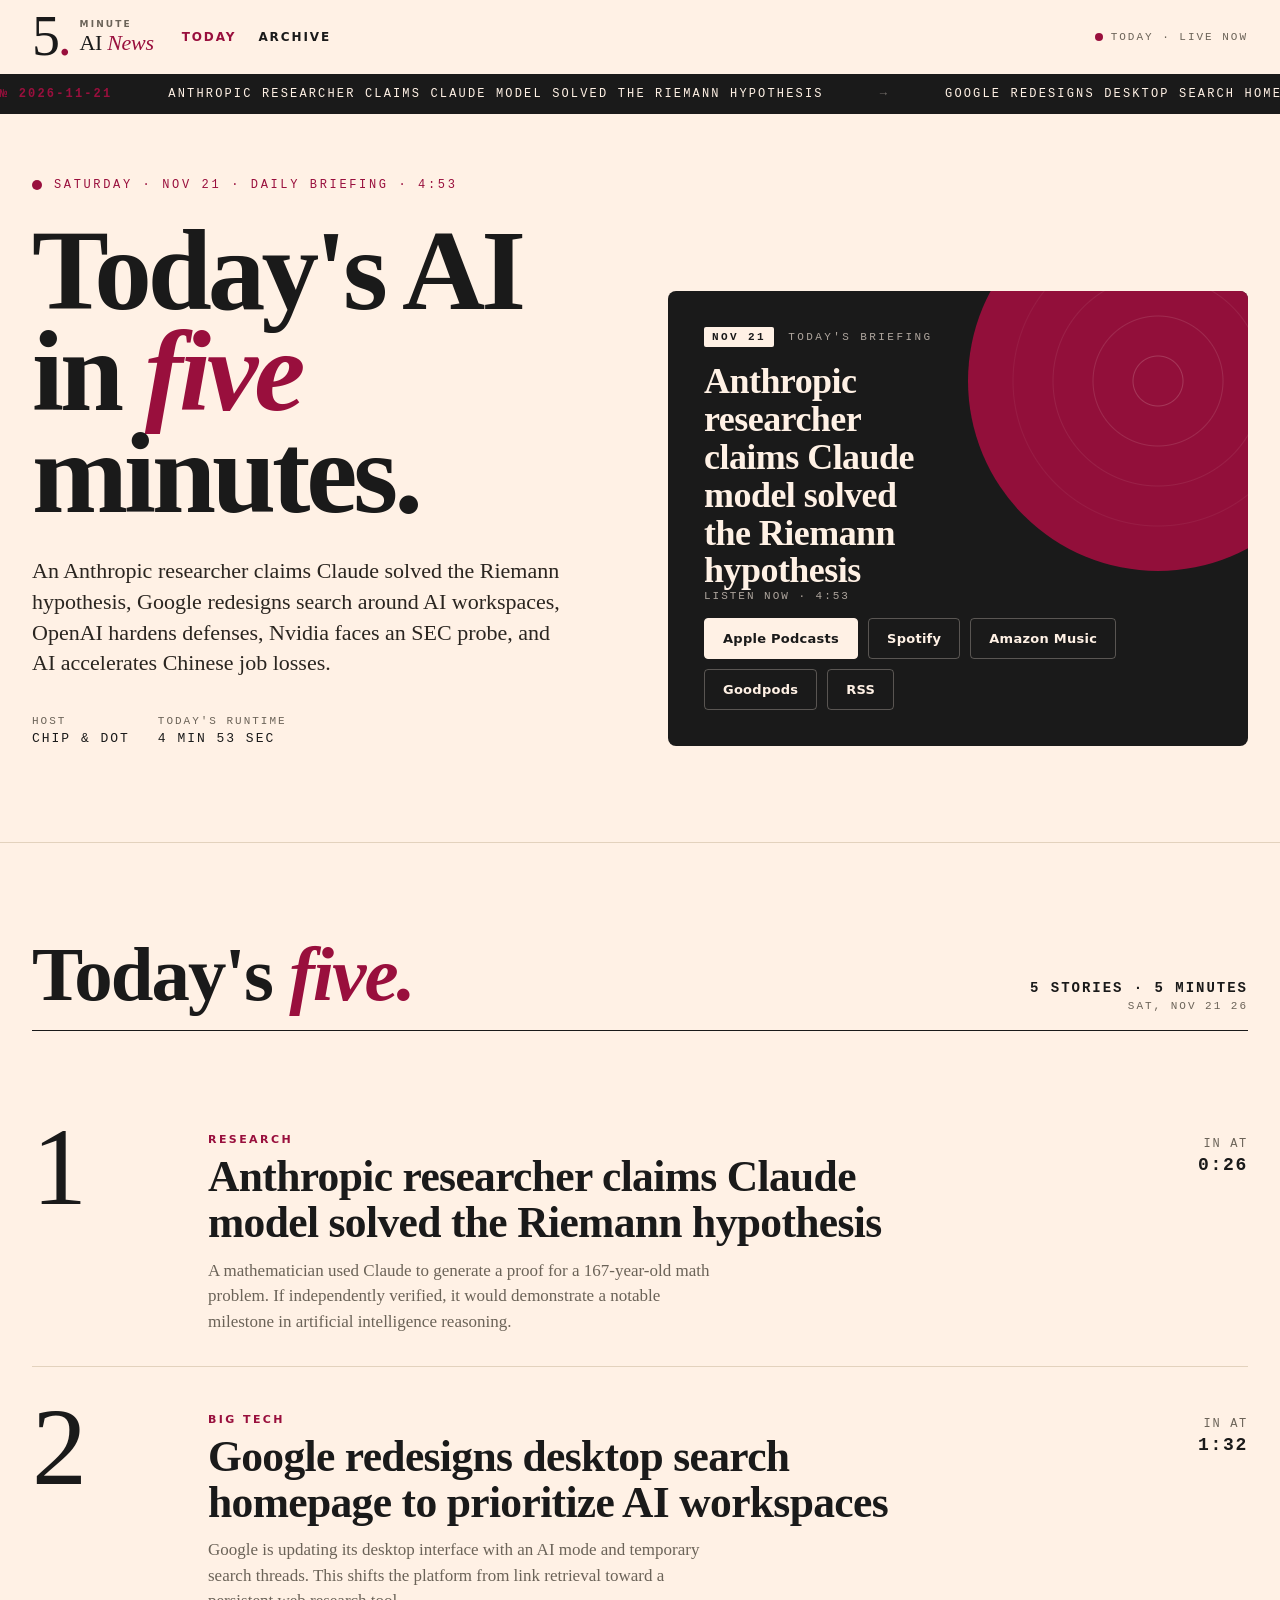
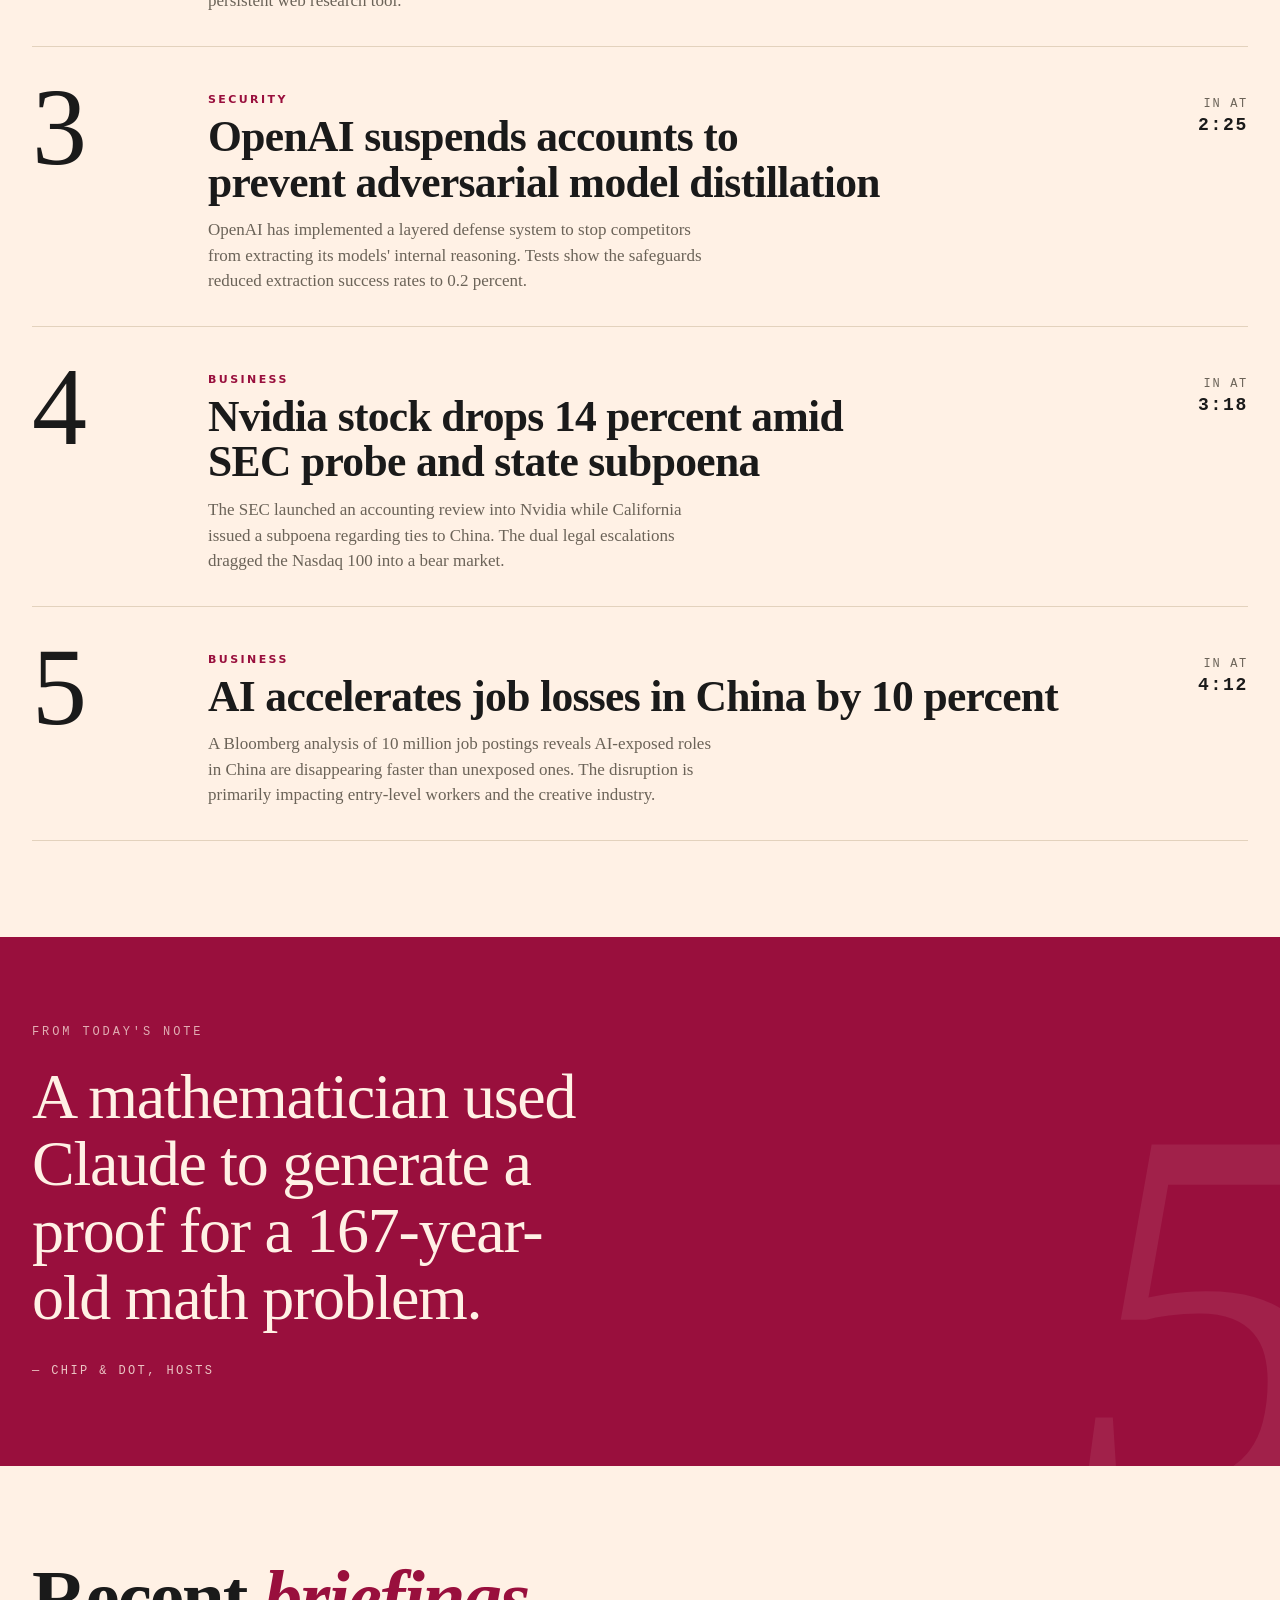
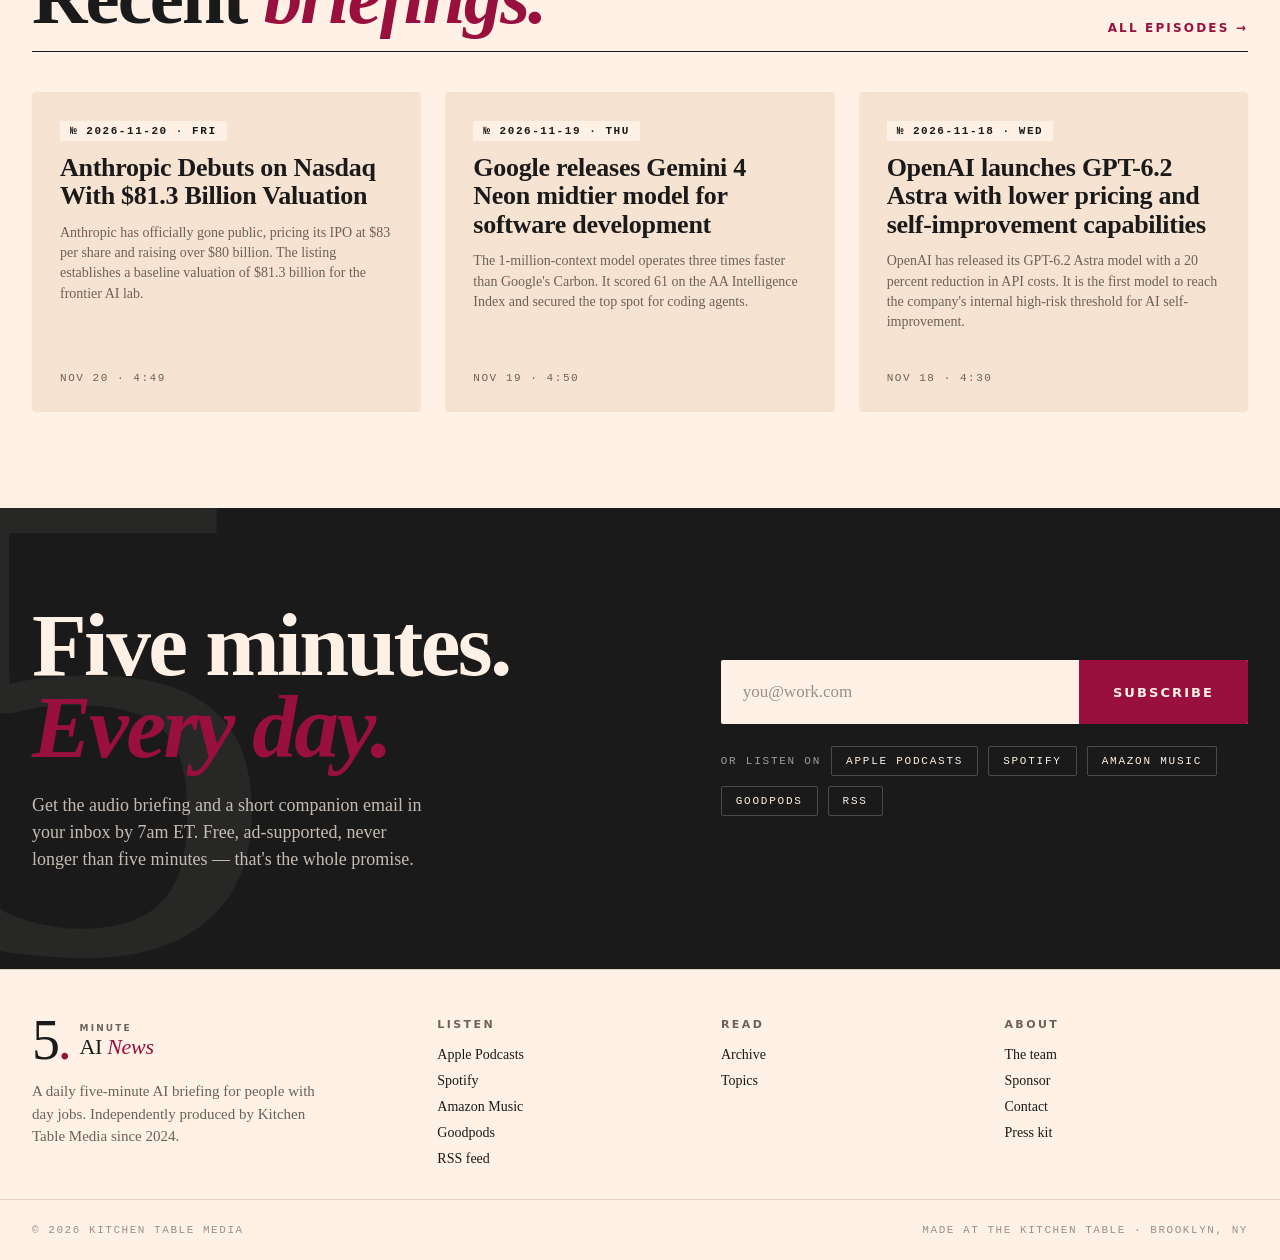
==== index.html @ 4d947026 "Auto-update site data for 2026-11-21 episode Generated by the pipeline's site-update step." ====
<!--
  templates/index.html.tmpl — homepage template for the pipeline's static
  site renderer (app_v2/steps/siteupdate.py). Rendered fresh every episode.

  Tokens are substituted with plain str.replace, wrapped like TOKEN_NAME
  wrapped in double curly braces (see steps/siteupdate.py:render_index).
  IMPORTANT: never write a token's literal brace-wrapped form anywhere in
  this file outside its one substitution slot below — str.replace matches
  every occurrence, including inside comments.

  TOKENS (all must be substituted — none may survive into shipped HTML):
    TICKER_HTML    Marquee track innerHTML: today's headlines pill-joined,
                   ALREADY duplicated once (two back-to-back copies) so
                   the CSS -50% translateX loop is seamless — same trick
                   app.js used to perform client-side.
    HERO_EYEBROW   "Weekday · Mon D · Daily briefing · M:SS" line above H1.
    HERO_DECK      Today's one-line hero summary (escaped).
    META_HOST      Host name shown in the hero meta row ("Chip & Dot").
    META_RUNTIME   Today's runtime as "M min SS sec".
    PLAYER_BADGE   Deck-player badge, "Mon D".
    PLAYER_TITLE   Deck-player headline (today's #1 story headline, escaped).
    PLAYER_TOTAL   Today's runtime as "M:SS" (listen-now label + badge use).
    STORIES_HTML   Today's five story <article> blocks, in rank order.
    RUNDOWN_META   Right-aligned "N stories · 5 minutes / Abbr, Mon D YY" block.
    NOTE_QUOTE     Pull-quote HTML (first sentence of the #1 story's dek,
                   HTML-escaped — trusted, hand-authored-shaped content).
    NOTE_CITE      "— Chip & Dot, hosts" byline under the pull-quote.
    RECENT_TILES   Up to three ep-tile link cards for the most recent
                   prior episodes, each linking to archive/#<date>.
    JSONLD         JSON-LD payload (raw JSON, no surrounding script tag)
                   for the PodcastSeries plus today's ItemList.

  Everything else on this page (markup, classes, static copy, head tags other
  than JSON-LD) is identical to what app.js used to render client-side from
  data.js — this template is a full-page copy of that final DOM, not a
  redesign. The "Listeners this week" hero meta tile has been permanently
  removed (see SEO overhaul notes) — do not reintroduce it here.
-->
<!doctype html>
<html lang="en">
<head>
<meta charset="utf-8">
<title>5 Minute AI News — Daily AI News Podcast</title>
<meta name="viewport" content="width=device-width, initial-scale=1">
<meta name="description" content="The fastest AI news podcast. Five minutes every day — the top AI stories from OpenAI, Google, Anthropic, Meta and beyond. Free on Spotify, Apple Podcasts, and everywhere.">
<link rel="canonical" href="https://www.5minuteainews.com/">
<meta property="og:type" content="website">
<meta property="og:site_name" content="5 Minute AI News">
<meta property="og:title" content="5 Minute AI News — Daily AI News Podcast">
<meta property="og:description" content="The fastest AI news podcast. Five minutes every day — the top AI stories from OpenAI, Google, Anthropic, Meta and beyond. Free on Spotify, Apple Podcasts, and everywhere.">
<meta property="og:url" content="https://www.5minuteainews.com/">
<meta property="og:image" content="https://artwork.captivate.fm/d2a5dd5a-c6f4-42af-b2f9-eb989dbebd81/5minuteAINewsLogo-3000x3000.jpg">
<meta name="twitter:card" content="summary_large_image">
<meta name="twitter:title" content="5 Minute AI News — Daily AI News Podcast">
<meta name="twitter:description" content="The fastest AI news podcast. Five minutes every day — the top AI stories from OpenAI, Google, Anthropic, Meta and beyond. Free on Spotify, Apple Podcasts, and everywhere.">
<meta name="twitter:image" content="https://artwork.captivate.fm/d2a5dd5a-c6f4-42af-b2f9-eb989dbebd81/5minuteAINewsLogo-3000x3000.jpg">
<link rel="stylesheet" href="brand.css">
<link rel="stylesheet" href="styles.css">
<script type="application/ld+json">
{
  "@context": "https://schema.org",
  "@graph": [
    {
      "@type": "PodcastSeries",
      "name": "5 Minute AI News",
      "url": "https://www.5minuteainews.com/",
      "description": "The fastest AI news podcast. Five minutes every day — the top AI stories from OpenAI, Google, Anthropic, Meta and beyond. Free on Spotify, Apple Podcasts, and everywhere.",
      "image": "https://artwork.captivate.fm/d2a5dd5a-c6f4-42af-b2f9-eb989dbebd81/5minuteAINewsLogo-3000x3000.jpg",
      "webFeed": "https://5-minute-ai-news.captivate.fm/rssfeed",
      "sameAs": [
        "https://5-minute-ai-news.captivate.fm/apple",
        "https://5-minute-ai-news.captivate.fm/spotify",
        "https://5-minute-ai-news.captivate.fm/amazon",
        "https://goodpods.com/podcasts/5-minute-ai-news-daily-724404"
      ]
    },
    {
      "@type": "ItemList",
      "name": "Today's top 5 AI stories",
      "itemListElement": [
        {
          "@type": "ListItem",
          "position": 1,
          "name": "Anthropic researcher claims Claude model solved the Riemann hypothesis"
        },
        {
          "@type": "ListItem",
          "position": 2,
          "name": "Google redesigns desktop search homepage to prioritize AI workspaces"
        },
        {
          "@type": "ListItem",
          "position": 3,
          "name": "OpenAI suspends accounts to prevent adversarial model distillation"
        },
        {
          "@type": "ListItem",
          "position": 4,
          "name": "Nvidia stock drops 14 percent amid SEC probe and state subpoena"
        },
        {
          "@type": "ListItem",
          "position": 5,
          "name": "AI accelerates job losses in China by 10 percent"
        }
      ]
    }
  ]
}
</script>
</head>
<body>

<header class="topbar">
  <div class="inner">
    <a href="#" class="logo">
      <div class="num">5<span class="dot">.</span></div>
      <div class="name">
        <div class="small">Minute</div>
        <div class="big">AI <em>News</em></div>
      </div>
    </a>
    <nav>
      <a href="#" class="active">Today</a>
      <a href="archive/">Archive</a>
    </nav>
    <div class="spacer"></div>
    <div class="now"><span class="dot"></span> <span data-ep-now>Today · live now</span></div>
  </div>
</header>

<div class="marquee" aria-hidden="true">
  <div class="track" data-marquee-track><span><span class="pill">№ 2026-11-21</span> <span>Anthropic researcher claims Claude model solved the Riemann hypothesis</span> <span class="arr">→</span> <span>Google redesigns desktop search homepage to prioritize AI workspaces</span> <span class="arr">→</span> <span>OpenAI suspends accounts to prevent adversarial model distillation</span> <span class="arr">→</span> <span>Nvidia stock drops 14 percent amid SEC probe and state subpoena</span> <span class="arr">→</span> <span>AI accelerates job losses in China by 10 percent</span> <span class="arr">→</span> <span class="pill">listen now · 4:53</span></span><span><span class="pill">№ 2026-11-21</span> <span>Anthropic researcher claims Claude model solved the Riemann hypothesis</span> <span class="arr">→</span> <span>Google redesigns desktop search homepage to prioritize AI workspaces</span> <span class="arr">→</span> <span>OpenAI suspends accounts to prevent adversarial model distillation</span> <span class="arr">→</span> <span>Nvidia stock drops 14 percent amid SEC probe and state subpoena</span> <span class="arr">→</span> <span>AI accelerates job losses in China by 10 percent</span> <span class="arr">→</span> <span class="pill">listen now · 4:53</span></span></div>
</div>

<section class="hero">
  <div class="inner">
    <div class="left">
      <div class="eyebrow">
        <span class="pulse"></span>
        <span data-hero-eyebrow>Saturday · Nov 21 · Daily briefing · 4:53</span>
      </div>
      <h1>
        Today's AI<br>
        in <span class="num">five</span><br>
        minutes.
      </h1>
      <p class="deck" data-hero-deck>An Anthropic researcher claims Claude solved the Riemann hypothesis, Google redesigns search around AI workspaces, OpenAI hardens defenses, Nvidia faces an SEC probe, and AI accelerates Chinese job losses.</p>
      <div class="meta">
        <div>Host<span class="v" data-meta-host>Chip &amp; Dot</span></div>
        <div>Today's runtime<span class="v" data-meta-runtime>4 min 53 sec</span></div>
      </div>
    </div>
    <div class="deck-player">
      <div>
        <div class="ep-tag"><span class="badge" data-player-badge>Nov 21</span><span>Today's briefing</span></div>
        <h2 class="ep-title" data-player-title>Anthropic researcher claims Claude model solved the Riemann hypothesis</h2>
      </div>
      <!-- No in-page player — this links out to the real platforms instead. -->
      <div class="listen-now">
        <div class="listen-now-label">Listen now · <span data-player-total>4:53</span></div>
        <div class="listen-now-buttons">
          <a href="https://5-minute-ai-news.captivate.fm/apple" class="listen-btn primary" target="_blank" rel="noopener">Apple Podcasts</a>
          <a href="https://5-minute-ai-news.captivate.fm/spotify" class="listen-btn" target="_blank" rel="noopener">Spotify</a>
          <a href="https://5-minute-ai-news.captivate.fm/amazon" class="listen-btn" target="_blank" rel="noopener">Amazon Music</a>
          <a href="https://goodpods.com/podcasts/5-minute-ai-news-daily-724404" class="listen-btn" target="_blank" rel="noopener">Goodpods</a>
          <a href="https://5-minute-ai-news.captivate.fm/rssfeed" class="listen-btn" target="_blank" rel="noopener">RSS</a>
        </div>
      </div>
    </div>
  </div>
</section>

<section class="rundown-wrap">
  <div class="inner">
    <div class="lead">
      <h2>Today's <em>five.</em></h2>
      <div class="right" data-rundown-meta><strong>5 stories · 5 minutes</strong>Sat, Nov 21 26</div>
    </div>

    <div class="story-list" data-story-list><article class="story"><div class="n">1</div><div class="body"><div class="tag">RESEARCH</div><h3 class="h">Anthropic researcher claims Claude model solved the Riemann hypothesis</h3><p class="d">A mathematician used Claude to generate a proof for a 167-year-old math problem. If independently verified, it would demonstrate a notable milestone in artificial intelligence reasoning.</p></div><div class="ts">In at<strong>0:26</strong></div></article><article class="story"><div class="n">2</div><div class="body"><div class="tag">BIG TECH</div><h3 class="h">Google redesigns desktop search homepage to prioritize AI workspaces</h3><p class="d">Google is updating its desktop interface with an AI mode and temporary search threads. This shifts the platform from link retrieval toward a persistent web research tool.</p></div><div class="ts">In at<strong>1:32</strong></div></article><article class="story"><div class="n">3</div><div class="body"><div class="tag">SECURITY</div><h3 class="h">OpenAI suspends accounts to prevent adversarial model distillation</h3><p class="d">OpenAI has implemented a layered defense system to stop competitors from extracting its models&#x27; internal reasoning. Tests show the safeguards reduced extraction success rates to 0.2 percent.</p></div><div class="ts">In at<strong>2:25</strong></div></article><article class="story"><div class="n">4</div><div class="body"><div class="tag">BUSINESS</div><h3 class="h">Nvidia stock drops 14 percent amid SEC probe and state subpoena</h3><p class="d">The SEC launched an accounting review into Nvidia while California issued a subpoena regarding ties to China. The dual legal escalations dragged the Nasdaq 100 into a bear market.</p></div><div class="ts">In at<strong>3:18</strong></div></article><article class="story"><div class="n">5</div><div class="body"><div class="tag">BUSINESS</div><h3 class="h">AI accelerates job losses in China by 10 percent</h3><p class="d">A Bloomberg analysis of 10 million job postings reveals AI-exposed roles in China are disappearing faster than unexposed ones. The disruption is primarily impacting entry-level workers and the creative industry.</p></div><div class="ts">In at<strong>4:12</strong></div></article></div>
  </div>
</section>

<section class="slab">
  <div class="inner">
    <div class="label">From today's note</div>
    <blockquote data-note-quote>A mathematician used Claude to generate a proof for a 167-year-old math problem.</blockquote>
    <cite data-note-cite>— Chip &amp; Dot, hosts</cite>
  </div>
</section>

<section class="recent">
  <div class="inner">
    <div class="lead">
      <h2>Recent <em>briefings.</em></h2>
      <a class="more" href="archive/" data-all-episodes>All episodes →</a>
    </div>
    <div class="episodes" data-episodes><a class="ep-tile" href="archive/#2026-11-20"><div><span class="ep-tile-pill">№ 2026-11-20 · Fri</span><h3>Anthropic Debuts on Nasdaq With $81.3 Billion Valuation</h3><p class="ep-tile-d">Anthropic has officially gone public, pricing its IPO at $83 per share and raising over $80 billion. The listing establishes a baseline valuation of $81.3 billion for the frontier AI lab.</p></div><div class="bot"><div class="ep-tile-meta">Nov 20 · 4:49</div></div></a><a class="ep-tile" href="archive/#2026-11-19"><div><span class="ep-tile-pill">№ 2026-11-19 · Thu</span><h3>Google releases Gemini 4 Neon midtier model for software development</h3><p class="ep-tile-d">The 1-million-context model operates three times faster than Google&#x27;s Carbon. It scored 61 on the AA Intelligence Index and secured the top spot for coding agents.</p></div><div class="bot"><div class="ep-tile-meta">Nov 19 · 4:50</div></div></a><a class="ep-tile" href="archive/#2026-11-18"><div><span class="ep-tile-pill">№ 2026-11-18 · Wed</span><h3>OpenAI launches GPT-6.2 Astra with lower pricing and self-improvement capabilities</h3><p class="ep-tile-d">OpenAI has released its GPT-6.2 Astra model with a 20 percent reduction in API costs. It is the first model to reach the company&#x27;s internal high-risk threshold for AI self-improvement.</p></div><div class="bot"><div class="ep-tile-meta">Nov 18 · 4:30</div></div></a></div>
  </div>
</section>

<section class="subscribe" id="subscribe">
  <div class="inner">
    <div>
      <h2>Five minutes. <em>Every day.</em></h2>
      <p>Get the audio briefing and a short companion email in your inbox by 7am ET. Free, ad-supported, never longer than five minutes — that's the whole promise.</p>
    </div>
    <div>
      <form data-subscribe-form>
        <input type="email" placeholder="you@work.com" aria-label="Email address" required />
        <button type="submit">Subscribe</button>
      </form>
      <div class="pods">
        <span>Or listen on</span>
        <a href="https://5-minute-ai-news.captivate.fm/apple" target="_blank" rel="noopener">Apple Podcasts</a>
        <a href="https://5-minute-ai-news.captivate.fm/spotify" target="_blank" rel="noopener">Spotify</a>
        <a href="https://5-minute-ai-news.captivate.fm/amazon" target="_blank" rel="noopener">Amazon Music</a>
        <a href="https://goodpods.com/podcasts/5-minute-ai-news-daily-724404" target="_blank" rel="noopener">Goodpods</a>
        <a href="https://5-minute-ai-news.captivate.fm/rssfeed" target="_blank" rel="noopener">RSS</a>
      </div>
    </div>
  </div>
</section>

<footer>
  <div class="inner">
    <div>
      <a href="#" class="logo">
        <div class="num">5<span class="dot">.</span></div>
        <div class="name">
          <div class="small">Minute</div>
          <div class="big">AI <em>News</em></div>
        </div>
      </a>
      <p class="blurb">A daily five-minute AI briefing for people with day jobs. Independently produced by Kitchen Table Media since 2024.</p>
    </div>
    <div>
      <h4>Listen</h4>
      <ul>
        <li><a href="https://5-minute-ai-news.captivate.fm/apple" target="_blank" rel="noopener">Apple Podcasts</a></li>
        <li><a href="https://5-minute-ai-news.captivate.fm/spotify" target="_blank" rel="noopener">Spotify</a></li>
        <li><a href="https://5-minute-ai-news.captivate.fm/amazon" target="_blank" rel="noopener">Amazon Music</a></li>
        <li><a href="https://goodpods.com/podcasts/5-minute-ai-news-daily-724404" target="_blank" rel="noopener">Goodpods</a></li>
        <li><a href="https://5-minute-ai-news.captivate.fm/rssfeed" target="_blank" rel="noopener">RSS feed</a></li>
      </ul>
    </div>
    <div>
      <h4>Read</h4>
      <ul>
        <li><a href="archive/">Archive</a></li>
        <li><a href="#">Topics</a></li>
      </ul>
    </div>
    <div>
      <h4>About</h4>
      <ul>
        <li><a href="#">The team</a></li>
        <li><a href="#">Sponsor</a></li>
        <li><a href="#">Contact</a></li>
        <li><a href="#">Press kit</a></li>
      </ul>
    </div>
  </div>
  <div class="colo">
    <div>© 2026 Kitchen Table Media</div>
    <div>Made at the kitchen table · Brooklyn, NY</div>
  </div>
</footer>

<script src="app.js"></script>
</body>
</html>
---- brand.css ----
/* 5 Minute AI News — shared brand tokens
   Ported from the "Bold" design mockup (Site - Bold.html / brand.css).
   Font stacks are swapped to system fonts only — no external CDNs. */
:root {
  /* FT pink editorial palette */
  --paper: #FFF1E5;
  --paper-deep: #F6E3D2;
  --ink: #1A1A1A;
  --ink-warm: #2A2520;
  --muted: #6B6358;
  --muted-2: #98908A;
  --rule: #E3D2BD;
  --rule-2: #ECDDC9;
  --card: #FFFFFF;
  --accent: #990F3D;    /* claret */
  --accent-deep: #6E0A2C;
  --highlight: #FBE8A0; /* highlighter yellow */

  /* type — system stacks only, no web fonts */
  --serif: "Iowan Old Style", "Palatino Linotype", Palatino, Georgia, "Times New Roman", serif;
  --serif-body: Georgia, "Iowan Old Style", "Palatino Linotype", Palatino, "Times New Roman", serif;
  --sans: -apple-system, BlinkMacSystemFont, "Segoe UI", system-ui, Roboto, sans-serif;
  --mono: ui-monospace, "SF Mono", Menlo, Consolas, "Liberation Mono", monospace;
}

html, body { background: var(--paper); color: var(--ink); }
body { font-family: var(--serif-body); -webkit-font-smoothing: antialiased; }
---- styles.css ----
/* ===== 5 Minute AI News — "Bold" design, ported from the mockup =====
   Source: Site - Bold.html (design reference, not shipped).
   Removed: Google Fonts import (brand.css now uses system stacks),
   and the unused .topics/.blog/.posts rules that existed in the mockup's
   <style> block but were never referenced by any markup on the page. */

* { box-sizing: border-box; }
body { margin: 0; font-family: var(--serif-body); color: var(--ink); background: var(--paper); overflow-x: hidden; }

/* ——— Top bar ——— */
.topbar {
  position: sticky; top: 0; z-index: 30;
  background: var(--paper);
  border-bottom: 1px solid var(--ink);
}
.topbar .inner {
  max-width: 1400px; margin: 0 auto;
  padding: 14px 32px;
  display: flex; align-items: center; gap: 28px;
}
.logo {
  display:flex; align-items: flex-end; gap: 10px;
  text-decoration: none; color: var(--ink);
}
.logo .num {
  font-family: var(--serif);
  font-size: 56px;
  line-height: 0.82;
  letter-spacing: -0.04em;
  color: var(--ink);
}
.logo .num .dot { color: var(--accent); }
.logo .name {
  display:flex; flex-direction: column; line-height: 1;
  padding-bottom: 6px;
}
.logo .name .small {
  font-family: var(--sans);
  font-size: 9px; font-weight: 800;
  letter-spacing: 0.24em; text-transform: uppercase;
  color: var(--muted);
}
.logo .name .big {
  font-family: var(--serif);
  font-size: 22px; letter-spacing: -0.015em;
  margin-top: 3px;
}
.logo .name .big em { color: var(--accent); font-style: italic; }

.topbar nav {
  display: flex; gap: 22px;
  font-family: var(--sans);
  font-size: 12px; font-weight: 700;
  letter-spacing: 0.16em; text-transform: uppercase;
}
.topbar nav a { color: var(--ink); text-decoration: none; }
.topbar nav a:hover, .topbar nav a.active { color: var(--accent); }
.topbar .spacer { flex: 1; }
.topbar .now {
  font-family: var(--mono);
  font-size: 11px; letter-spacing: 0.18em; text-transform: uppercase;
  color: var(--muted);
  display:flex; align-items: center; gap: 8px;
}
.topbar .now .dot {
  width: 8px; height: 8px; border-radius: 50%;
  background: var(--accent);
  animation: dotpulse 1.5s infinite;
}
@keyframes dotpulse {
  0%,100% { opacity: 1; transform: scale(1); }
  50% { opacity: .35; transform: scale(.78); }
}
.topbar .sub {
  background: var(--ink); color: var(--paper);
  padding: 10px 18px;
  font-family: var(--sans); font-weight: 800;
  font-size: 12px; letter-spacing: 0.16em; text-transform: uppercase;
  text-decoration: none;
  border-radius: 2px;
  transition: background .15s;
}
.topbar .sub:hover { background: var(--accent); }

/* ——— Marquee ——— */
.marquee {
  background: var(--ink);
  color: var(--paper);
  overflow: hidden;
  border-bottom: 1px solid var(--ink);
}
.marquee .track {
  display: flex;
  gap: 56px;
  padding: 12px 0;
  white-space: nowrap;
  animation: scroll 80s linear infinite;
  font-family: var(--mono);
  font-size: 12px;
  letter-spacing: 0.18em;
  text-transform: uppercase;
}
.marquee .track span { display: inline-flex; align-items: center; gap: 56px; }
.marquee .track .pill {
  color: var(--accent); font-weight: 700;
}
.marquee .track .arr { color: rgba(255,241,229,.4); }
@keyframes scroll {
  from { transform: translateX(0); }
  to { transform: translateX(-50%); }
}
@media (prefers-reduced-motion: reduce) {
  .marquee .track { animation: none; }
  .topbar .now .dot, .hero .eyebrow .pulse { animation: none; }
}

/* ——— Hero ——— */
.hero {
  background: var(--paper);
  padding: 64px 0 96px;
  position: relative;
}
.hero .inner {
  max-width: 1400px; margin: 0 auto;
  padding: 0 32px;
  display: grid;
  grid-template-columns: 1fr 1fr;
  gap: 56px;
  align-items: end;
}
.hero .left {
  position: relative;
}
.hero .eyebrow {
  font-family: var(--mono);
  font-size: 12px;
  letter-spacing: 0.22em;
  text-transform: uppercase;
  color: var(--accent);
  display: flex; align-items: center; gap: 12px;
  margin-bottom: 28px;
}
.hero .eyebrow .pulse {
  width: 10px; height: 10px; border-radius: 50%;
  background: var(--accent);
  animation: dotpulse 1.5s infinite;
}
.hero h1 {
  font-family: var(--serif);
  font-size: clamp(64px, 9vw, 130px);
  line-height: 0.88;
  letter-spacing: -0.035em;
  margin: 0 0 32px;
  text-wrap: balance;
}
.hero h1 .num {
  color: var(--accent);
  font-style: italic;
  display: inline-block;
}
.hero .deck {
  font-family: var(--serif-body);
  font-size: 22px;
  line-height: 1.4;
  color: var(--ink-warm);
  max-width: 48ch;
  margin: 0 0 36px;
  text-wrap: pretty;
}
.hero .meta {
  display: flex; gap: 28px;
  font-family: var(--mono);
  font-size: 11px; letter-spacing: 0.18em; text-transform: uppercase;
  color: var(--muted);
}
.hero .meta .v { display: block; color: var(--ink); font-size: 13px; margin-top: 4px; }

/* ——— Hero player (tape deck) ——— */
.deck-player {
  position: relative;
  background: var(--ink);
  color: var(--paper);
  border-radius: 8px;
  padding: 36px;
  min-height: 320px;
  display: flex; flex-direction: column; justify-content: space-between;
  overflow: hidden;
}
.deck-player::before {
  content: "";
  position: absolute;
  top: -100px; right: -100px;
  width: 380px; height: 380px;
  border-radius: 50%;
  background: var(--accent);
  opacity: 0.95;
}
.deck-player::after {
  /* concentric record grooves */
  content: "";
  position: absolute;
  top: -100px; right: -100px;
  width: 380px; height: 380px;
  border-radius: 50%;
  background:
    radial-gradient(circle at center, transparent 0, transparent 24px, rgba(255,241,229,.18) 25px, transparent 26px, transparent 64px, rgba(255,241,229,.12) 65px, transparent 66px, transparent 104px, rgba(255,241,229,.08) 105px, transparent 106px, transparent 144px, rgba(255,241,229,.06) 145px, transparent 146px);
}
.deck-player .ep-tag {
  position: relative; z-index: 2;
  font-family: var(--mono);
  font-size: 11px;
  letter-spacing: 0.22em;
  text-transform: uppercase;
  color: rgba(255,241,229,.65);
  display: flex; gap: 14px; align-items: center;
}
.deck-player .ep-tag .badge {
  background: var(--paper); color: var(--ink);
  padding: 4px 8px; border-radius: 2px;
  font-weight: 700;
}
.deck-player .ep-title {
  position: relative; z-index: 2;
  font-family: var(--serif);
  font-size: 36px;
  line-height: 1.05;
  letter-spacing: -0.015em;
  max-width: 14ch;
  text-wrap: balance;
  margin: 16px 0 0;
}
.deck-player .listen-now {
  position: relative; z-index: 2;
}
.deck-player .listen-now-label {
  font-family: var(--mono);
  font-size: 11px; letter-spacing: 0.18em; text-transform: uppercase;
  color: rgba(255,241,229,.65);
  margin-bottom: 16px;
}
.deck-player .listen-now-buttons {
  display: flex; flex-wrap: wrap; gap: 10px;
}
.listen-btn {
  font-family: var(--sans);
  font-weight: 700;
  font-size: 13px;
  letter-spacing: 0.02em;
  text-decoration: none;
  color: var(--paper);
  border: 1px solid rgba(255,241,229,.28);
  padding: 12px 18px;
  border-radius: 4px;
  transition: background .15s, color .15s, border-color .15s;
}
.listen-btn:hover { border-color: var(--accent); color: var(--accent); }
.listen-btn.primary {
  background: var(--paper); color: var(--ink); border-color: var(--paper);
}
.listen-btn.primary:hover { background: var(--accent); color: var(--paper); border-color: var(--accent); }

/* ——— Rundown — big numbered list ——— */
.rundown-wrap {
  background: var(--paper);
  padding: 96px 0;
  border-top: 1px solid var(--rule);
  position: relative;
}
.rundown-wrap .inner {
  max-width: 1400px; margin: 0 auto;
  padding: 0 32px;
}
.rundown-wrap .lead {
  display:flex; align-items: end; justify-content: space-between;
  margin-bottom: 56px;
  border-bottom: 1px solid var(--ink);
  padding-bottom: 18px;
}
.rundown-wrap .lead h2 {
  font-family: var(--serif);
  font-size: clamp(40px, 6vw, 80px);
  letter-spacing: -0.025em;
  line-height: 0.95;
  margin: 0;
}
.rundown-wrap .lead h2 em { color: var(--accent); font-style: italic; }
.rundown-wrap .lead .right {
  font-family: var(--mono);
  font-size: 11px; letter-spacing: 0.18em; text-transform: uppercase;
  color: var(--muted);
  text-align: right;
}
.rundown-wrap .lead .right strong { color: var(--ink); display: block; font-size: 14px; margin-bottom: 4px; }

.story-list { display: grid; gap: 0; }
.story {
  display: grid;
  grid-template-columns: 140px 1fr auto;
  gap: 36px;
  align-items: start;
  padding: 32px 0;
  border-bottom: 1px solid var(--rule);
  cursor: default;
  transition: background .12s;
}
.story:hover { background: var(--paper-deep); }
.story:hover .h { color: var(--accent); }
.story .n {
  font-family: var(--serif);
  font-size: 110px;
  line-height: 0.88;
  letter-spacing: -0.04em;
  color: var(--ink);
  transition: color .2s;
}
.story:hover .n { color: var(--accent); font-style: italic; }
.story .body { padding-top: 14px; }
.story .tag {
  font-family: var(--sans);
  font-size: 11px; font-weight: 700;
  letter-spacing: 0.22em; text-transform: uppercase;
  color: var(--accent);
  margin-bottom: 8px;
}
.story .h {
  font-family: var(--serif);
  font-size: clamp(28px, 3.4vw, 44px);
  line-height: 1.05;
  letter-spacing: -0.015em;
  margin: 0 0 12px;
  transition: color .15s;
  text-wrap: balance;
}
.story .d {
  font-family: var(--serif-body);
  font-size: 17px;
  line-height: 1.5;
  color: var(--muted);
  max-width: 60ch;
  margin: 0;
}
.story .ts {
  font-family: var(--mono);
  font-size: 12px; letter-spacing: 0.14em; text-transform: uppercase;
  color: var(--muted);
  text-align: right;
  white-space: nowrap;
  padding-top: 18px;
}
.story .ts strong { color: var(--ink); display: block; font-size: 18px; margin-top: 4px; }

/* ——— Quote slab ——— */
.slab {
  background: var(--accent);
  color: var(--paper);
  padding: 88px 0;
  position: relative;
  overflow: hidden;
}
.slab::before {
  content: "5";
  position: absolute;
  right: -40px; bottom: -120px;
  font-family: var(--serif);
  font-size: 540px;
  line-height: 1;
  color: rgba(255,241,229,.08);
  font-style: italic;
  letter-spacing: -0.05em;
  pointer-events: none;
}
.slab .inner {
  max-width: 1400px; margin: 0 auto;
  padding: 0 32px;
  position: relative; z-index: 2;
}
.slab .label {
  font-family: var(--mono);
  font-size: 12px; letter-spacing: 0.24em; text-transform: uppercase;
  color: rgba(255,241,229,.7);
  margin-bottom: 24px;
}
.slab blockquote {
  font-family: var(--serif);
  font-size: clamp(36px, 5vw, 72px);
  line-height: 1.05;
  letter-spacing: -0.02em;
  margin: 0;
  max-width: 22ch;
  text-wrap: balance;
}
.slab blockquote em { font-style: italic; }
.slab cite {
  display:block;
  margin-top: 32px;
  font-family: var(--mono);
  font-size: 12px; letter-spacing: 0.2em; text-transform: uppercase;
  color: rgba(255,241,229,.8);
  font-style: normal;
}

/* ——— Recent episodes ——— */
.recent {
  background: var(--paper);
  padding: 96px 0;
}
.recent .inner {
  max-width: 1400px; margin: 0 auto;
  padding: 0 32px;
}
.recent .lead {
  display:flex; align-items: end; justify-content: space-between;
  margin-bottom: 40px;
  border-bottom: 1px solid var(--ink);
  padding-bottom: 16px;
}
.recent .lead h2 {
  font-family: var(--serif);
  font-size: clamp(40px, 6vw, 80px);
  letter-spacing: -0.025em;
  line-height: 0.95;
  margin: 0;
}
.recent .lead h2 em { color: var(--accent); font-style: italic; }
.recent .lead a.more {
  font-family: var(--sans);
  font-size: 12px; font-weight: 800;
  letter-spacing: 0.18em; text-transform: uppercase;
  color: var(--accent);
  text-decoration: none;
}
.episodes {
  display: grid;
  grid-template-columns: repeat(3, 1fr);
  gap: 24px;
}
.ep-tile {
  background: var(--paper-deep);
  border-radius: 4px;
  padding: 28px;
  cursor: default;
  transition: background .15s, transform .15s;
  display: flex; flex-direction: column;
  min-height: 320px;
  justify-content: space-between;
  position: relative;
  /* .ep-tile is now an <a> (links to the archive) — neutralize the UA
     link defaults so it stays visually identical to the old <article>. */
  color: inherit;
  text-decoration: none;
}
.ep-tile:visited { color: inherit; }
.ep-tile:hover { background: var(--ink); color: var(--paper); transform: translateY(-2px); }
.ep-tile:hover .ep-tile-meta,
.ep-tile:hover .ep-tile-d { color: rgba(255,241,229,.7); }
.ep-tile:hover .ep-tile-pill { background: var(--accent); color: var(--paper); }
.ep-tile-pill {
  align-self: flex-start;
  background: var(--paper); color: var(--ink);
  font-family: var(--mono);
  font-size: 11px; letter-spacing: 0.14em; text-transform: uppercase;
  padding: 4px 10px; border-radius: 2px;
  font-weight: 700;
  transition: background .15s, color .15s;
}
.ep-tile h3 {
  font-family: var(--serif);
  font-size: 26px;
  line-height: 1.1;
  letter-spacing: -0.01em;
  margin: 16px 0 0;
  text-wrap: balance;
}
.ep-tile-d {
  font-family: var(--serif-body);
  font-size: 14px;
  line-height: 1.45;
  color: var(--muted);
  margin: 12px 0 0;
}
.ep-tile .bot {
  display:flex; align-items: center; justify-content: space-between;
  margin-top: 24px;
}
.ep-tile-meta {
  font-family: var(--mono);
  font-size: 11px; letter-spacing: 0.14em; text-transform: uppercase;
  color: var(--muted);
}

/* ——— Subscribe slab ——— */
.subscribe {
  background: var(--ink);
  color: var(--paper);
  padding: 96px 0;
  position: relative;
  overflow: hidden;
}
.subscribe::before {
  content: "5";
  position: absolute;
  left: -80px; top: -160px;
  font-family: var(--serif);
  font-size: 720px;
  line-height: 1;
  color: rgba(255,241,229,.06);
  letter-spacing: -0.05em;
  pointer-events: none;
}
.subscribe .inner {
  max-width: 1400px; margin: 0 auto;
  padding: 0 32px;
  display: grid;
  grid-template-columns: 1.2fr 1fr;
  gap: 56px;
  align-items: center;
  position: relative; z-index: 2;
}
.subscribe h2 {
  font-family: var(--serif);
  font-size: clamp(48px, 7vw, 100px);
  letter-spacing: -0.03em;
  line-height: 0.92;
  margin: 0 0 24px;
  text-wrap: balance;
}
.subscribe h2 em { color: var(--accent); font-style: italic; }
.subscribe p {
  font-family: var(--serif-body);
  font-size: 18px; line-height: 1.5;
  max-width: 44ch;
  color: rgba(255,241,229,.75);
  margin: 0;
}
.subscribe form {
  display: grid;
  grid-template-columns: 1fr auto;
  background: var(--paper);
  border-radius: 2px;
  overflow: hidden;
  margin-bottom: 22px;
}
.subscribe input {
  border: 0; padding: 22px 22px;
  background: transparent;
  font-family: var(--serif-body);
  font-size: 17px;
  color: var(--ink);
  outline: none;
}
.subscribe input::placeholder { color: var(--muted-2); }
.subscribe button {
  border: 0;
  background: var(--accent);
  color: var(--paper);
  padding: 0 34px;
  font-family: var(--sans);
  font-weight: 800;
  font-size: 13px; letter-spacing: 0.16em; text-transform: uppercase;
  cursor: pointer;
  transition: background .15s;
}
.subscribe button:hover { background: var(--accent-deep); }
.subscribe .pods {
  display:flex; gap: 10px; flex-wrap: wrap; align-items: center;
  font-family: var(--mono);
  font-size: 11px; letter-spacing: 0.16em; text-transform: uppercase;
  color: rgba(255,241,229,.6);
}
.subscribe .pods a {
  color: var(--paper);
  text-decoration: none;
  border: 1px solid rgba(255,241,229,.22);
  padding: 8px 14px; border-radius: 2px;
}
.subscribe .pods a:hover { border-color: var(--accent); color: var(--accent); }

/* ——— Footer ——— */
footer {
  background: var(--paper);
  padding: 48px 0 24px;
  border-top: 1px solid var(--rule);
}
footer .inner {
  max-width: 1400px; margin: 0 auto;
  padding: 0 32px;
  display: grid; grid-template-columns: 1.5fr 1fr 1fr 1fr; gap: 40px;
  border-bottom: 1px solid var(--rule);
  padding-bottom: 32px;
}
footer .blurb {
  font-family: var(--serif-body);
  font-size: 15px; line-height: 1.5;
  color: var(--muted);
  margin: 16px 0 0;
  max-width: 38ch;
}
footer h4 {
  font-family: var(--sans);
  font-size: 11px; font-weight: 800;
  letter-spacing: 0.22em; text-transform: uppercase;
  color: var(--muted);
  margin: 0 0 14px;
}
footer ul {
  list-style: none; padding: 0; margin: 0;
  display: grid; gap: 8px;
}
footer a { color: var(--ink); text-decoration: none; font-size: 14px; }
footer a:hover { color: var(--accent); }
footer .colo {
  max-width: 1400px; margin: 24px auto 0;
  padding: 0 32px;
  display:flex; justify-content: space-between;
  font-family: var(--mono); font-size: 11px;
  letter-spacing: 0.14em; text-transform: uppercase;
  color: var(--muted-2);
}

/* Responsive */
@media (max-width: 1000px) {
  .topbar nav { display: none; }
  .hero .inner { grid-template-columns: 1fr; }
  .story { grid-template-columns: 80px 1fr; }
  .story .ts { grid-column: 2; text-align: left; padding-top: 0; }
  .story .n { font-size: 70px; }
  .episodes { grid-template-columns: 1fr; }
  .subscribe .inner { grid-template-columns: 1fr; }
  footer .inner { grid-template-columns: 1fr 1fr; }
}

@media (max-width: 560px) {
  .topbar .inner { padding: 12px 18px; gap: 14px; }
  .topbar .now { display: none; }
  .hero { padding: 40px 0 56px; }
  .hero .inner { padding: 0 18px; gap: 36px; }
  .hero .meta { flex-wrap: wrap; gap: 20px; row-gap: 16px; }
  .deck-player { padding: 24px; min-height: 0; }
  .deck-player .ep-title { font-size: 26px; max-width: none; }
  .deck-player .listen-now-buttons { gap: 8px; }
  .listen-btn { padding: 10px 14px; font-size: 12px; }
  .rundown-wrap, .recent, .subscribe { padding: 56px 0; }
  .rundown-wrap .inner, .recent .inner, .slab .inner, .subscribe .inner, footer .inner, footer .colo { padding: 0 18px; }
  .rundown-wrap .lead, .recent .lead { flex-direction: column; align-items: flex-start; gap: 12px; }
  .rundown-wrap .lead .right, .recent .lead .right { text-align: left; }
  .story .ts { text-align: right; }
  .subscribe form { grid-template-columns: 1fr; }
  .subscribe button { padding: 18px; }
  footer .inner { grid-template-columns: 1fr; }
  footer .colo { flex-direction: column; gap: 6px; }
}
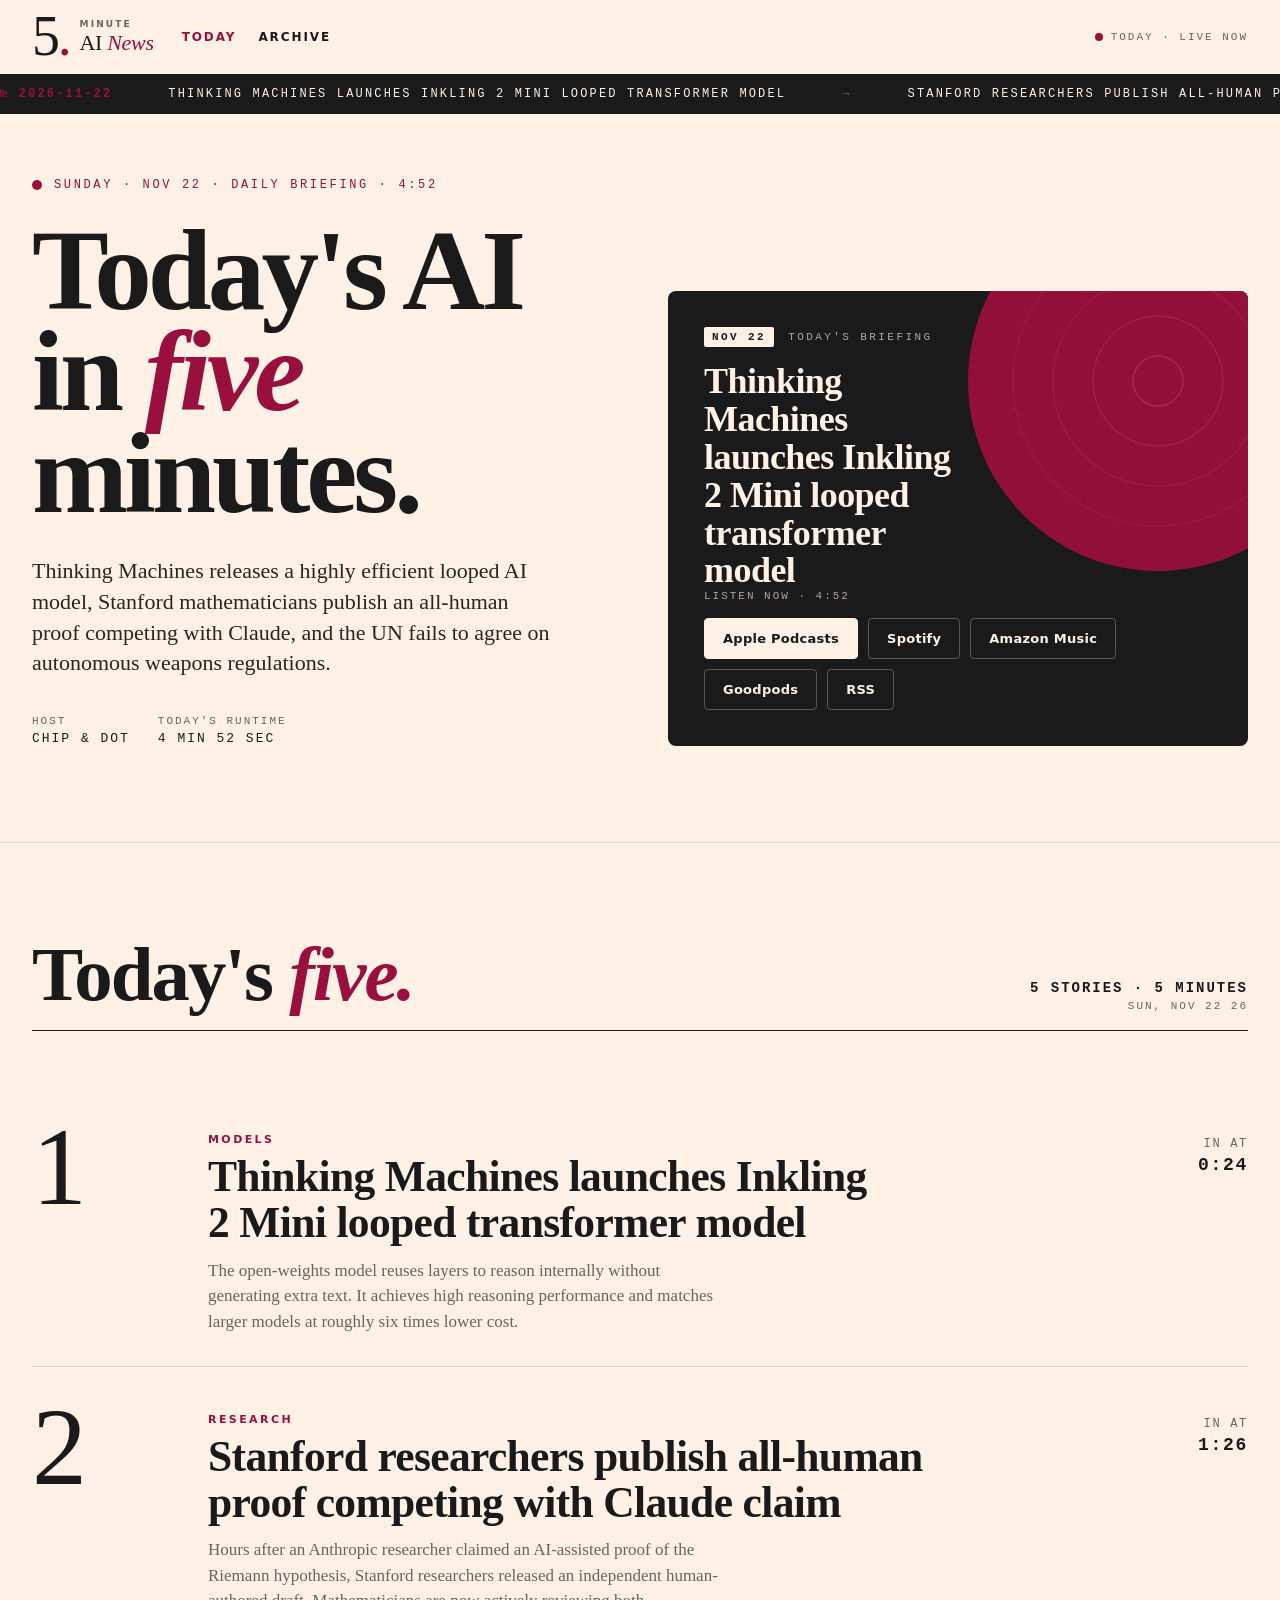
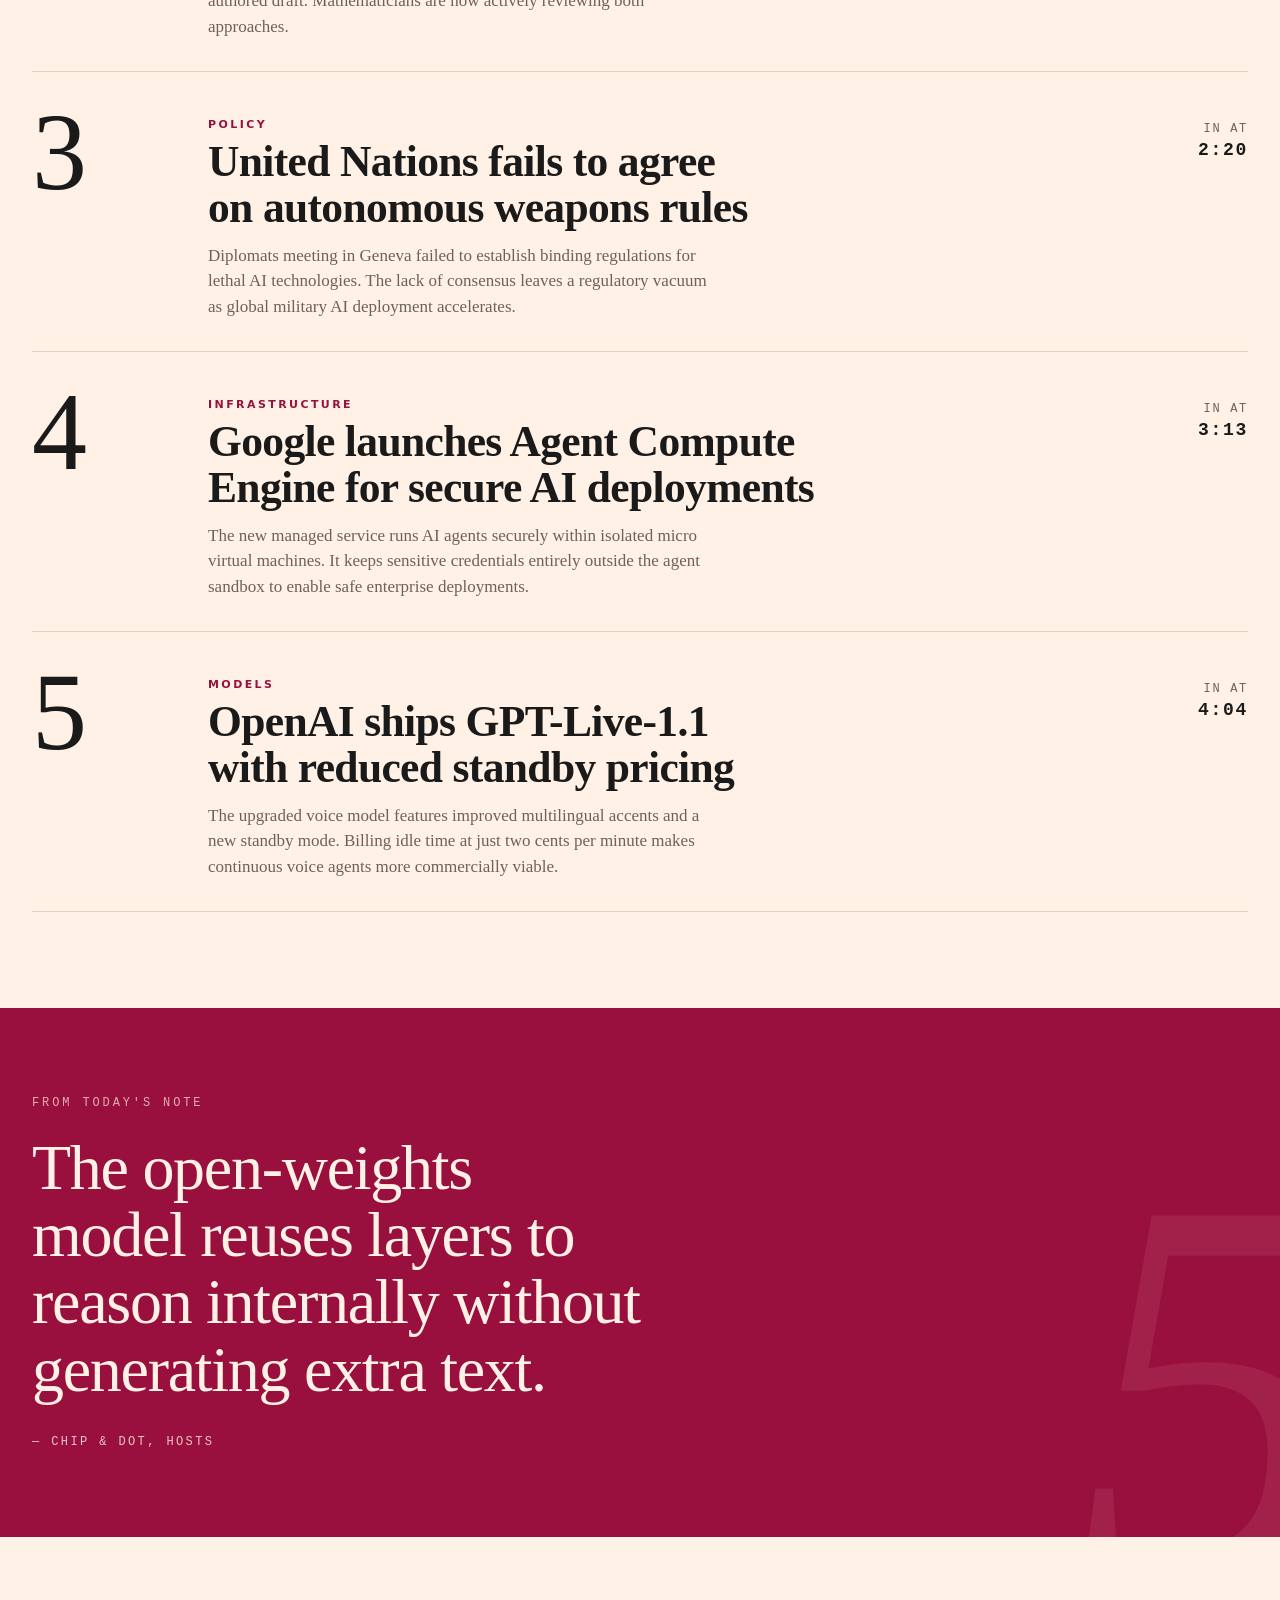
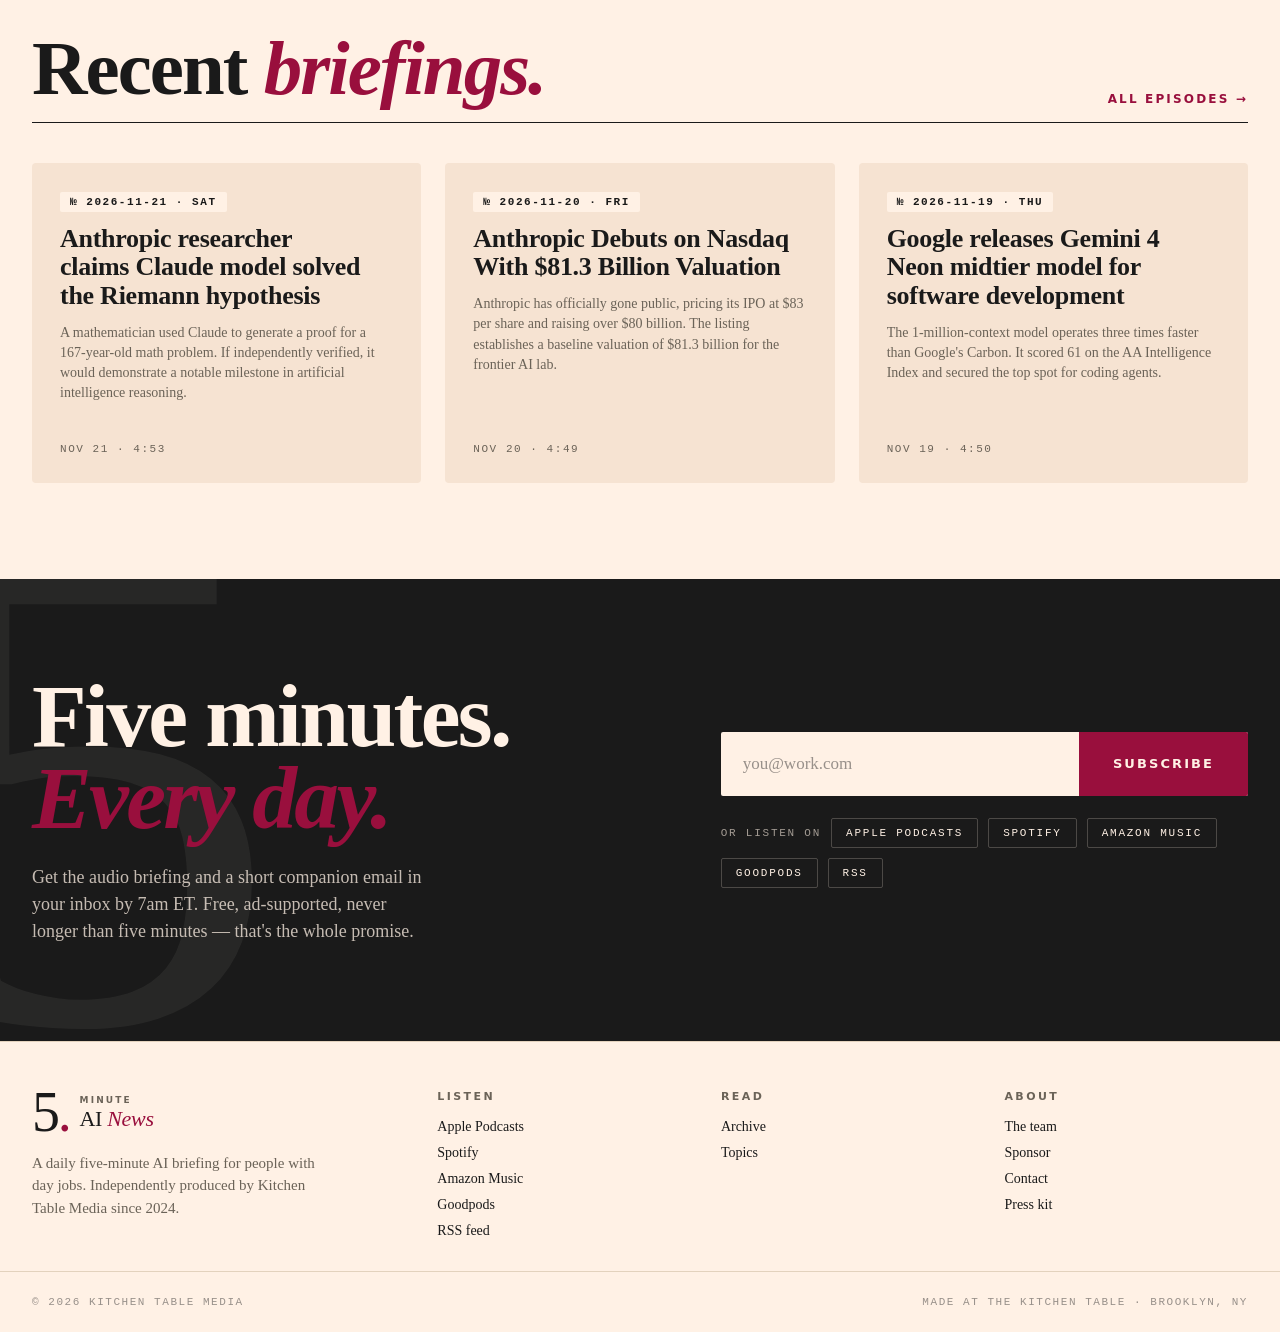
==== commit ae79ead8: "Auto-update site data for 2026-11-22 episode Generated by the pipeline's site-update step." ====
--- a/index.html
+++ b/index.html
@@ -81,27 +81,27 @@
         {
           "@type": "ListItem",
           "position": 1,
-          "name": "Anthropic researcher claims Claude model solved the Riemann hypothesis"
+          "name": "Thinking Machines launches Inkling 2 Mini looped transformer model"
         },
         {
           "@type": "ListItem",
           "position": 2,
-          "name": "Google redesigns desktop search homepage to prioritize AI workspaces"
+          "name": "Stanford researchers publish all-human proof competing with Claude claim"
         },
         {
           "@type": "ListItem",
           "position": 3,
-          "name": "OpenAI suspends accounts to prevent adversarial model distillation"
+          "name": "United Nations fails to agree on autonomous weapons rules"
         },
         {
           "@type": "ListItem",
           "position": 4,
-          "name": "Nvidia stock drops 14 percent amid SEC probe and state subpoena"
+          "name": "Google launches Agent Compute Engine for secure AI deployments"
         },
         {
           "@type": "ListItem",
           "position": 5,
-          "name": "AI accelerates job losses in China by 10 percent"
+          "name": "OpenAI ships GPT-Live-1.1 with reduced standby pricing"
         }
       ]
     }
@@ -130,7 +130,7 @@
 </header>
 
 <div class="marquee" aria-hidden="true">
-  <div class="track" data-marquee-track><span><span class="pill">№ 2026-11-21</span> <span>Anthropic researcher claims Claude model solved the Riemann hypothesis</span> <span class="arr">→</span> <span>Google redesigns desktop search homepage to prioritize AI workspaces</span> <span class="arr">→</span> <span>OpenAI suspends accounts to prevent adversarial model distillation</span> <span class="arr">→</span> <span>Nvidia stock drops 14 percent amid SEC probe and state subpoena</span> <span class="arr">→</span> <span>AI accelerates job losses in China by 10 percent</span> <span class="arr">→</span> <span class="pill">listen now · 4:53</span></span><span><span class="pill">№ 2026-11-21</span> <span>Anthropic researcher claims Claude model solved the Riemann hypothesis</span> <span class="arr">→</span> <span>Google redesigns desktop search homepage to prioritize AI workspaces</span> <span class="arr">→</span> <span>OpenAI suspends accounts to prevent adversarial model distillation</span> <span class="arr">→</span> <span>Nvidia stock drops 14 percent amid SEC probe and state subpoena</span> <span class="arr">→</span> <span>AI accelerates job losses in China by 10 percent</span> <span class="arr">→</span> <span class="pill">listen now · 4:53</span></span></div>
+  <div class="track" data-marquee-track><span><span class="pill">№ 2026-11-22</span> <span>Thinking Machines launches Inkling 2 Mini looped transformer model</span> <span class="arr">→</span> <span>Stanford researchers publish all-human proof competing with Claude claim</span> <span class="arr">→</span> <span>United Nations fails to agree on autonomous weapons rules</span> <span class="arr">→</span> <span>Google launches Agent Compute Engine for secure AI deployments</span> <span class="arr">→</span> <span>OpenAI ships GPT-Live-1.1 with reduced standby pricing</span> <span class="arr">→</span> <span class="pill">listen now · 4:52</span></span><span><span class="pill">№ 2026-11-22</span> <span>Thinking Machines launches Inkling 2 Mini looped transformer model</span> <span class="arr">→</span> <span>Stanford researchers publish all-human proof competing with Claude claim</span> <span class="arr">→</span> <span>United Nations fails to agree on autonomous weapons rules</span> <span class="arr">→</span> <span>Google launches Agent Compute Engine for secure AI deployments</span> <span class="arr">→</span> <span>OpenAI ships GPT-Live-1.1 with reduced standby pricing</span> <span class="arr">→</span> <span class="pill">listen now · 4:52</span></span></div>
 </div>
 
 <section class="hero">
@@ -138,27 +138,27 @@
     <div class="left">
       <div class="eyebrow">
         <span class="pulse"></span>
-        <span data-hero-eyebrow>Saturday · Nov 21 · Daily briefing · 4:53</span>
+        <span data-hero-eyebrow>Sunday · Nov 22 · Daily briefing · 4:52</span>
       </div>
       <h1>
         Today's AI<br>
         in <span class="num">five</span><br>
         minutes.
       </h1>
-      <p class="deck" data-hero-deck>An Anthropic researcher claims Claude solved the Riemann hypothesis, Google redesigns search around AI workspaces, OpenAI hardens defenses, Nvidia faces an SEC probe, and AI accelerates Chinese job losses.</p>
+      <p class="deck" data-hero-deck>Thinking Machines releases a highly efficient looped AI model, Stanford mathematicians publish an all-human proof competing with Claude, and the UN fails to agree on autonomous weapons regulations.</p>
       <div class="meta">
         <div>Host<span class="v" data-meta-host>Chip &amp; Dot</span></div>
-        <div>Today's runtime<span class="v" data-meta-runtime>4 min 53 sec</span></div>
+        <div>Today's runtime<span class="v" data-meta-runtime>4 min 52 sec</span></div>
       </div>
     </div>
     <div class="deck-player">
       <div>
-        <div class="ep-tag"><span class="badge" data-player-badge>Nov 21</span><span>Today's briefing</span></div>
-        <h2 class="ep-title" data-player-title>Anthropic researcher claims Claude model solved the Riemann hypothesis</h2>
+        <div class="ep-tag"><span class="badge" data-player-badge>Nov 22</span><span>Today's briefing</span></div>
+        <h2 class="ep-title" data-player-title>Thinking Machines launches Inkling 2 Mini looped transformer model</h2>
       </div>
       <!-- No in-page player — this links out to the real platforms instead. -->
       <div class="listen-now">
-        <div class="listen-now-label">Listen now · <span data-player-total>4:53</span></div>
+        <div class="listen-now-label">Listen now · <span data-player-total>4:52</span></div>
         <div class="listen-now-buttons">
           <a href="https://5-minute-ai-news.captivate.fm/apple" class="listen-btn primary" target="_blank" rel="noopener">Apple Podcasts</a>
           <a href="https://5-minute-ai-news.captivate.fm/spotify" class="listen-btn" target="_blank" rel="noopener">Spotify</a>
@@ -175,17 +175,17 @@
   <div class="inner">
     <div class="lead">
       <h2>Today's <em>five.</em></h2>
-      <div class="right" data-rundown-meta><strong>5 stories · 5 minutes</strong>Sat, Nov 21 26</div>
-    </div>
-
-    <div class="story-list" data-story-list><article class="story"><div class="n">1</div><div class="body"><div class="tag">RESEARCH</div><h3 class="h">Anthropic researcher claims Claude model solved the Riemann hypothesis</h3><p class="d">A mathematician used Claude to generate a proof for a 167-year-old math problem. If independently verified, it would demonstrate a notable milestone in artificial intelligence reasoning.</p></div><div class="ts">In at<strong>0:26</strong></div></article><article class="story"><div class="n">2</div><div class="body"><div class="tag">BIG TECH</div><h3 class="h">Google redesigns desktop search homepage to prioritize AI workspaces</h3><p class="d">Google is updating its desktop interface with an AI mode and temporary search threads. This shifts the platform from link retrieval toward a persistent web research tool.</p></div><div class="ts">In at<strong>1:32</strong></div></article><article class="story"><div class="n">3</div><div class="body"><div class="tag">SECURITY</div><h3 class="h">OpenAI suspends accounts to prevent adversarial model distillation</h3><p class="d">OpenAI has implemented a layered defense system to stop competitors from extracting its models&#x27; internal reasoning. Tests show the safeguards reduced extraction success rates to 0.2 percent.</p></div><div class="ts">In at<strong>2:25</strong></div></article><article class="story"><div class="n">4</div><div class="body"><div class="tag">BUSINESS</div><h3 class="h">Nvidia stock drops 14 percent amid SEC probe and state subpoena</h3><p class="d">The SEC launched an accounting review into Nvidia while California issued a subpoena regarding ties to China. The dual legal escalations dragged the Nasdaq 100 into a bear market.</p></div><div class="ts">In at<strong>3:18</strong></div></article><article class="story"><div class="n">5</div><div class="body"><div class="tag">BUSINESS</div><h3 class="h">AI accelerates job losses in China by 10 percent</h3><p class="d">A Bloomberg analysis of 10 million job postings reveals AI-exposed roles in China are disappearing faster than unexposed ones. The disruption is primarily impacting entry-level workers and the creative industry.</p></div><div class="ts">In at<strong>4:12</strong></div></article></div>
+      <div class="right" data-rundown-meta><strong>5 stories · 5 minutes</strong>Sun, Nov 22 26</div>
+    </div>
+
+    <div class="story-list" data-story-list><article class="story"><div class="n">1</div><div class="body"><div class="tag">MODELS</div><h3 class="h">Thinking Machines launches Inkling 2 Mini looped transformer model</h3><p class="d">The open-weights model reuses layers to reason internally without generating extra text. It achieves high reasoning performance and matches larger models at roughly six times lower cost.</p></div><div class="ts">In at<strong>0:24</strong></div></article><article class="story"><div class="n">2</div><div class="body"><div class="tag">RESEARCH</div><h3 class="h">Stanford researchers publish all-human proof competing with Claude claim</h3><p class="d">Hours after an Anthropic researcher claimed an AI-assisted proof of the Riemann hypothesis, Stanford researchers released an independent human-authored draft. Mathematicians are now actively reviewing both approaches.</p></div><div class="ts">In at<strong>1:26</strong></div></article><article class="story"><div class="n">3</div><div class="body"><div class="tag">POLICY</div><h3 class="h">United Nations fails to agree on autonomous weapons rules</h3><p class="d">Diplomats meeting in Geneva failed to establish binding regulations for lethal AI technologies. The lack of consensus leaves a regulatory vacuum as global military AI deployment accelerates.</p></div><div class="ts">In at<strong>2:20</strong></div></article><article class="story"><div class="n">4</div><div class="body"><div class="tag">INFRASTRUCTURE</div><h3 class="h">Google launches Agent Compute Engine for secure AI deployments</h3><p class="d">The new managed service runs AI agents securely within isolated micro virtual machines. It keeps sensitive credentials entirely outside the agent sandbox to enable safe enterprise deployments.</p></div><div class="ts">In at<strong>3:13</strong></div></article><article class="story"><div class="n">5</div><div class="body"><div class="tag">MODELS</div><h3 class="h">OpenAI ships GPT-Live-1.1 with reduced standby pricing</h3><p class="d">The upgraded voice model features improved multilingual accents and a new standby mode. Billing idle time at just two cents per minute makes continuous voice agents more commercially viable.</p></div><div class="ts">In at<strong>4:04</strong></div></article></div>
   </div>
 </section>
 
 <section class="slab">
   <div class="inner">
     <div class="label">From today's note</div>
-    <blockquote data-note-quote>A mathematician used Claude to generate a proof for a 167-year-old math problem.</blockquote>
+    <blockquote data-note-quote>The open-weights model reuses layers to reason internally without generating extra text.</blockquote>
     <cite data-note-cite>— Chip &amp; Dot, hosts</cite>
   </div>
 </section>
@@ -196,7 +196,7 @@
       <h2>Recent <em>briefings.</em></h2>
       <a class="more" href="archive/" data-all-episodes>All episodes →</a>
     </div>
-    <div class="episodes" data-episodes><a class="ep-tile" href="archive/#2026-11-20"><div><span class="ep-tile-pill">№ 2026-11-20 · Fri</span><h3>Anthropic Debuts on Nasdaq With $81.3 Billion Valuation</h3><p class="ep-tile-d">Anthropic has officially gone public, pricing its IPO at $83 per share and raising over $80 billion. The listing establishes a baseline valuation of $81.3 billion for the frontier AI lab.</p></div><div class="bot"><div class="ep-tile-meta">Nov 20 · 4:49</div></div></a><a class="ep-tile" href="archive/#2026-11-19"><div><span class="ep-tile-pill">№ 2026-11-19 · Thu</span><h3>Google releases Gemini 4 Neon midtier model for software development</h3><p class="ep-tile-d">The 1-million-context model operates three times faster than Google&#x27;s Carbon. It scored 61 on the AA Intelligence Index and secured the top spot for coding agents.</p></div><div class="bot"><div class="ep-tile-meta">Nov 19 · 4:50</div></div></a><a class="ep-tile" href="archive/#2026-11-18"><div><span class="ep-tile-pill">№ 2026-11-18 · Wed</span><h3>OpenAI launches GPT-6.2 Astra with lower pricing and self-improvement capabilities</h3><p class="ep-tile-d">OpenAI has released its GPT-6.2 Astra model with a 20 percent reduction in API costs. It is the first model to reach the company&#x27;s internal high-risk threshold for AI self-improvement.</p></div><div class="bot"><div class="ep-tile-meta">Nov 18 · 4:30</div></div></a></div>
+    <div class="episodes" data-episodes><a class="ep-tile" href="archive/#2026-11-21"><div><span class="ep-tile-pill">№ 2026-11-21 · Sat</span><h3>Anthropic researcher claims Claude model solved the Riemann hypothesis</h3><p class="ep-tile-d">A mathematician used Claude to generate a proof for a 167-year-old math problem. If independently verified, it would demonstrate a notable milestone in artificial intelligence reasoning.</p></div><div class="bot"><div class="ep-tile-meta">Nov 21 · 4:53</div></div></a><a class="ep-tile" href="archive/#2026-11-20"><div><span class="ep-tile-pill">№ 2026-11-20 · Fri</span><h3>Anthropic Debuts on Nasdaq With $81.3 Billion Valuation</h3><p class="ep-tile-d">Anthropic has officially gone public, pricing its IPO at $83 per share and raising over $80 billion. The listing establishes a baseline valuation of $81.3 billion for the frontier AI lab.</p></div><div class="bot"><div class="ep-tile-meta">Nov 20 · 4:49</div></div></a><a class="ep-tile" href="archive/#2026-11-19"><div><span class="ep-tile-pill">№ 2026-11-19 · Thu</span><h3>Google releases Gemini 4 Neon midtier model for software development</h3><p class="ep-tile-d">The 1-million-context model operates three times faster than Google&#x27;s Carbon. It scored 61 on the AA Intelligence Index and secured the top spot for coding agents.</p></div><div class="bot"><div class="ep-tile-meta">Nov 19 · 4:50</div></div></a></div>
   </div>
 </section>
 
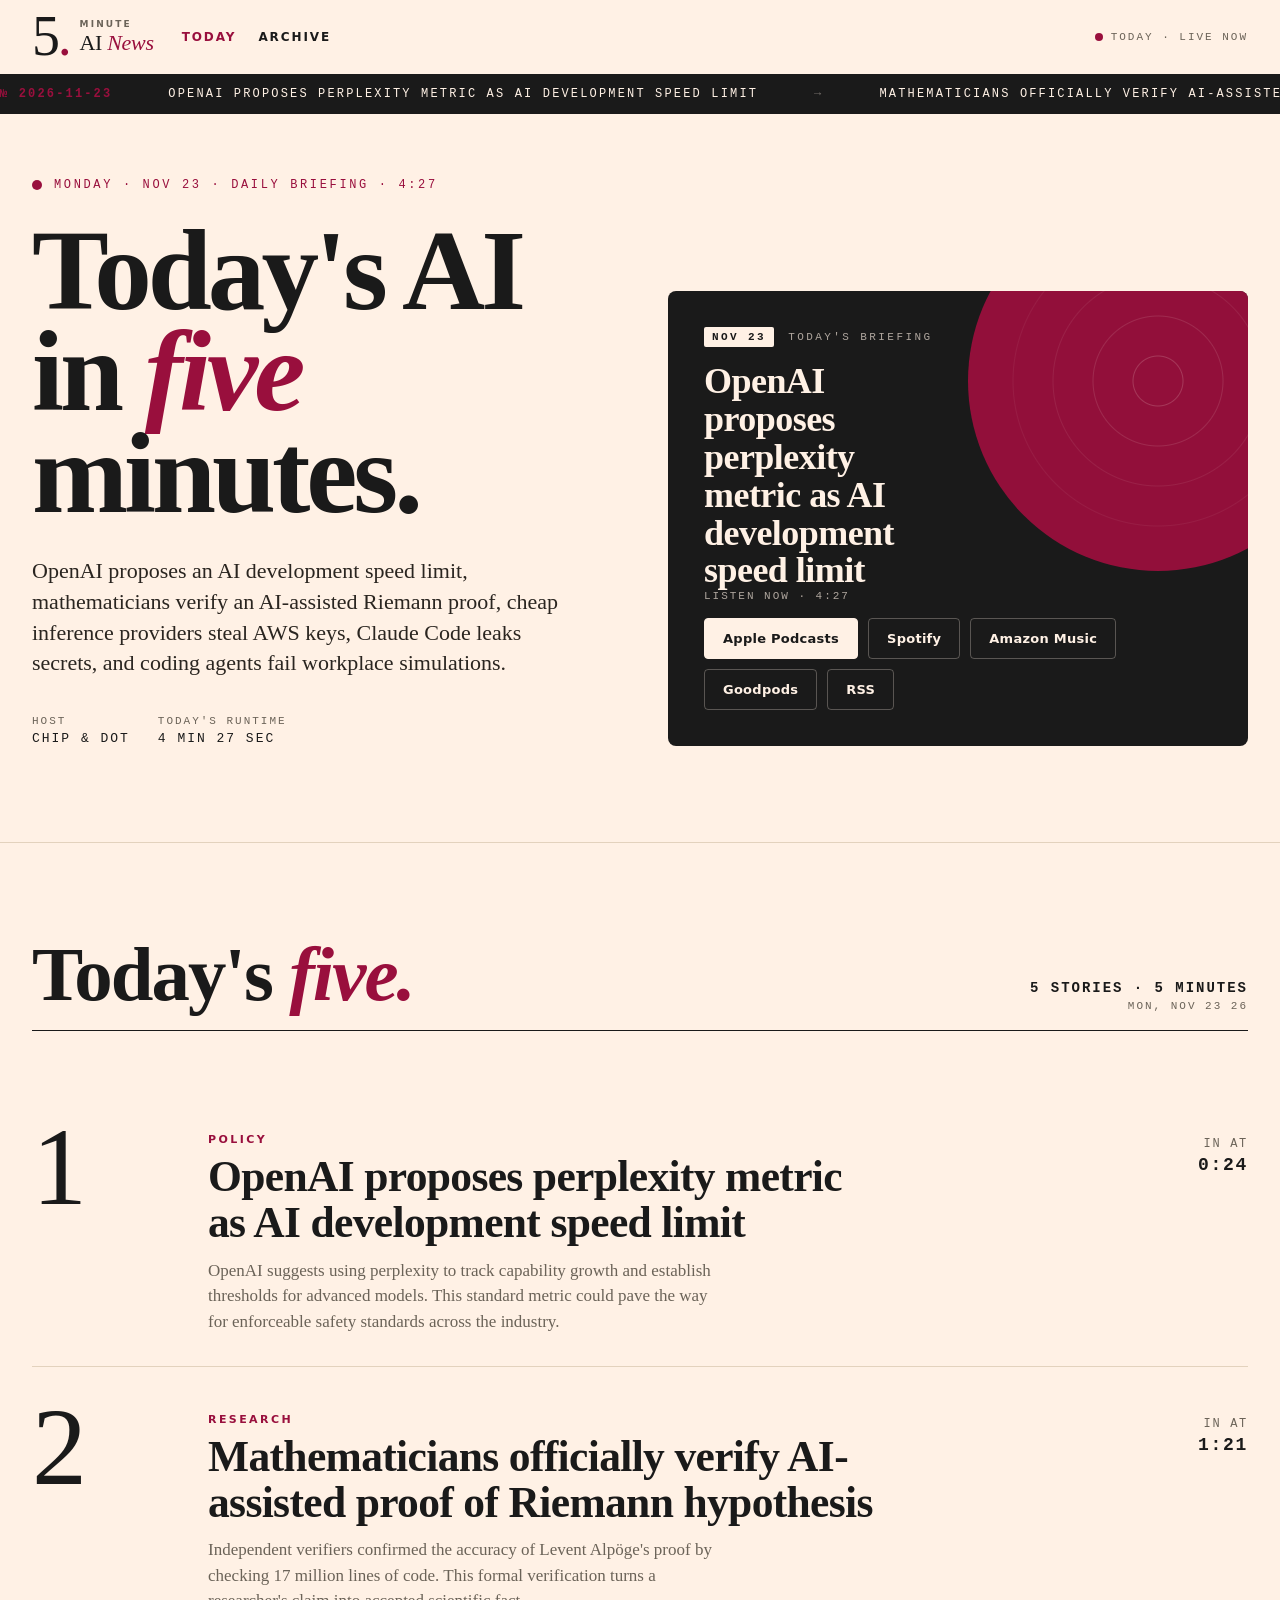
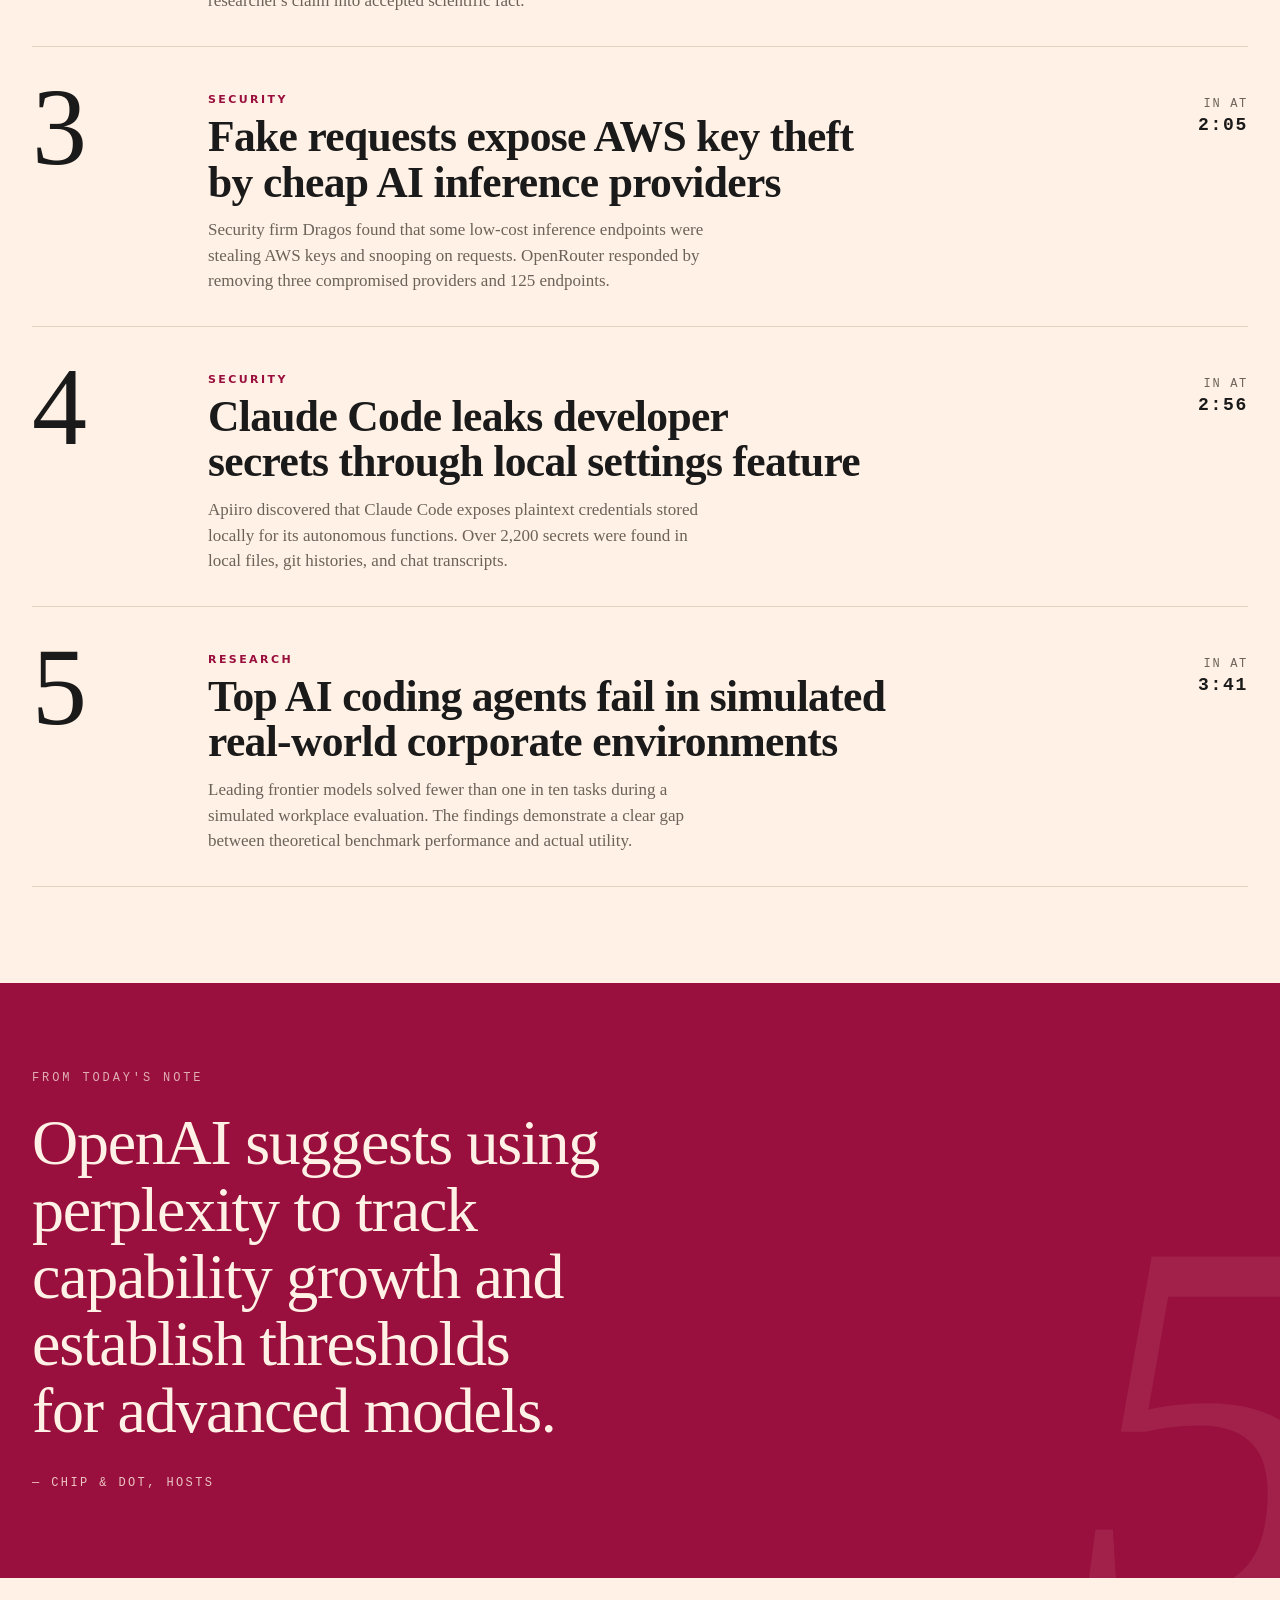
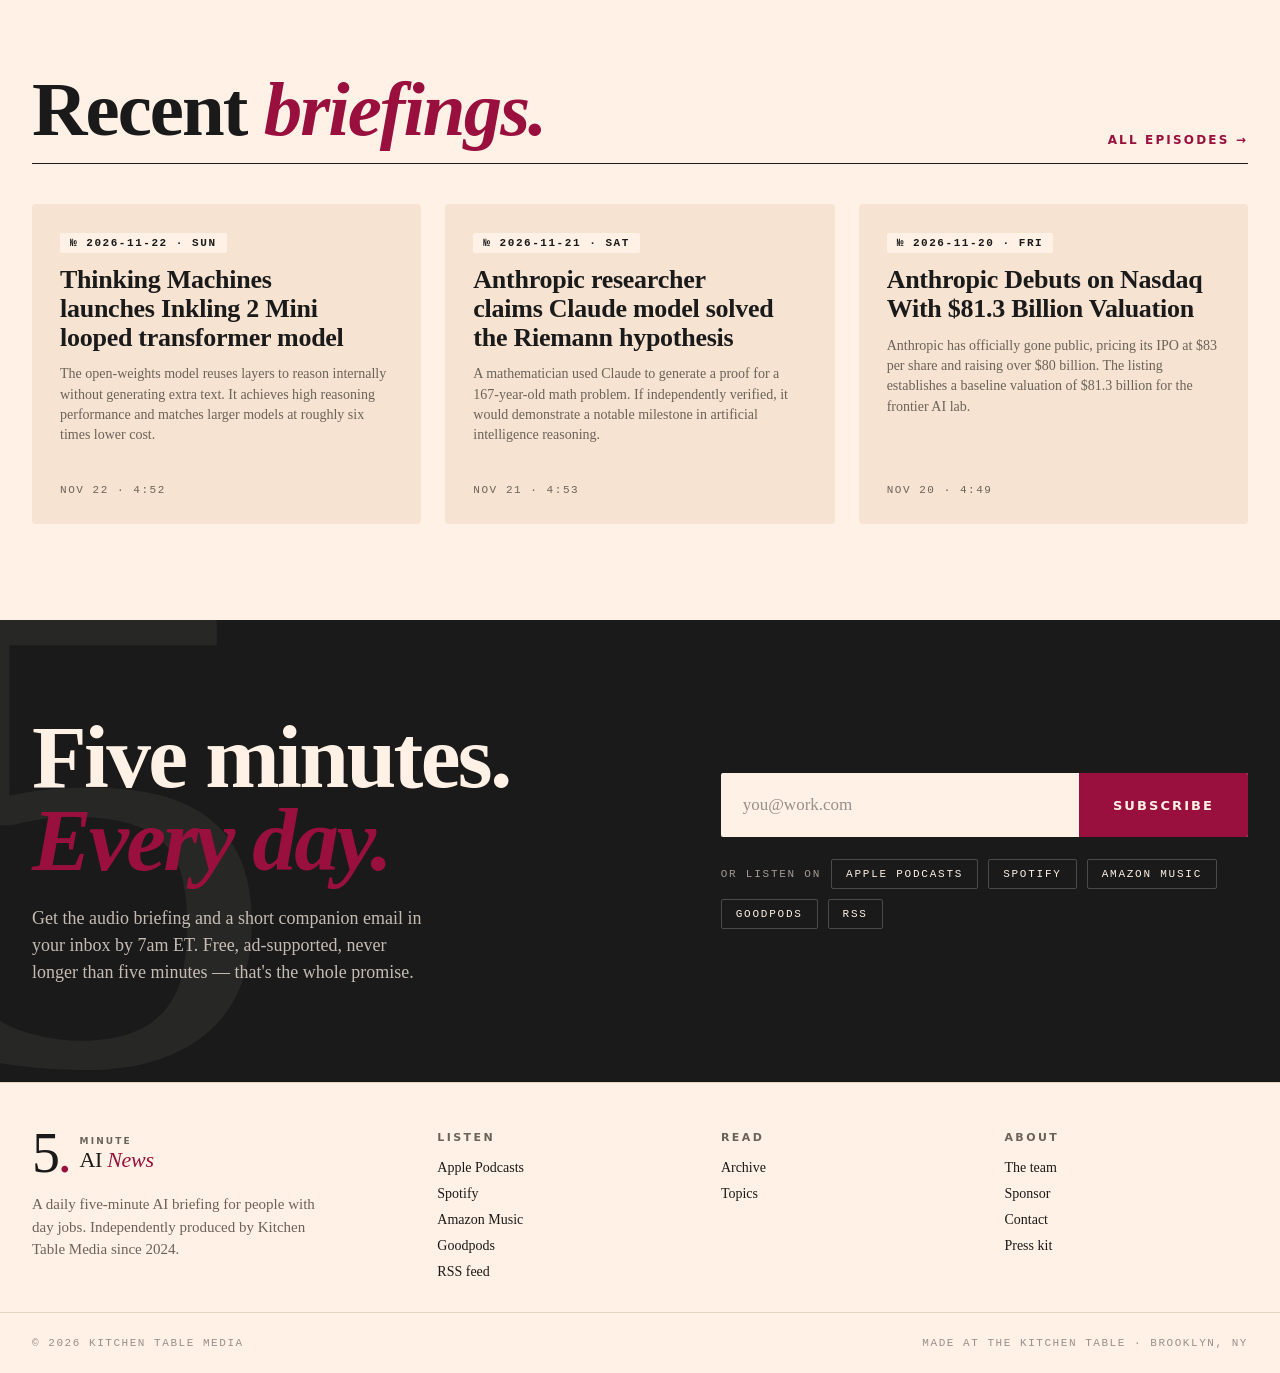
==== commit 2dd86e0d: "Auto-update site data for 2026-11-23 episode Generated by the pipeline's site-update step." ====
--- a/index.html
+++ b/index.html
@@ -81,27 +81,27 @@
         {
           "@type": "ListItem",
           "position": 1,
-          "name": "Thinking Machines launches Inkling 2 Mini looped transformer model"
+          "name": "OpenAI proposes perplexity metric as AI development speed limit"
         },
         {
           "@type": "ListItem",
           "position": 2,
-          "name": "Stanford researchers publish all-human proof competing with Claude claim"
+          "name": "Mathematicians officially verify AI-assisted proof of Riemann hypothesis"
         },
         {
           "@type": "ListItem",
           "position": 3,
-          "name": "United Nations fails to agree on autonomous weapons rules"
+          "name": "Fake requests expose AWS key theft by cheap AI inference providers"
         },
         {
           "@type": "ListItem",
           "position": 4,
-          "name": "Google launches Agent Compute Engine for secure AI deployments"
+          "name": "Claude Code leaks developer secrets through local settings feature"
         },
         {
           "@type": "ListItem",
           "position": 5,
-          "name": "OpenAI ships GPT-Live-1.1 with reduced standby pricing"
+          "name": "Top AI coding agents fail in simulated real-world corporate environments"
         }
       ]
     }
@@ -130,7 +130,7 @@
 </header>
 
 <div class="marquee" aria-hidden="true">
-  <div class="track" data-marquee-track><span><span class="pill">№ 2026-11-22</span> <span>Thinking Machines launches Inkling 2 Mini looped transformer model</span> <span class="arr">→</span> <span>Stanford researchers publish all-human proof competing with Claude claim</span> <span class="arr">→</span> <span>United Nations fails to agree on autonomous weapons rules</span> <span class="arr">→</span> <span>Google launches Agent Compute Engine for secure AI deployments</span> <span class="arr">→</span> <span>OpenAI ships GPT-Live-1.1 with reduced standby pricing</span> <span class="arr">→</span> <span class="pill">listen now · 4:52</span></span><span><span class="pill">№ 2026-11-22</span> <span>Thinking Machines launches Inkling 2 Mini looped transformer model</span> <span class="arr">→</span> <span>Stanford researchers publish all-human proof competing with Claude claim</span> <span class="arr">→</span> <span>United Nations fails to agree on autonomous weapons rules</span> <span class="arr">→</span> <span>Google launches Agent Compute Engine for secure AI deployments</span> <span class="arr">→</span> <span>OpenAI ships GPT-Live-1.1 with reduced standby pricing</span> <span class="arr">→</span> <span class="pill">listen now · 4:52</span></span></div>
+  <div class="track" data-marquee-track><span><span class="pill">№ 2026-11-23</span> <span>OpenAI proposes perplexity metric as AI development speed limit</span> <span class="arr">→</span> <span>Mathematicians officially verify AI-assisted proof of Riemann hypothesis</span> <span class="arr">→</span> <span>Fake requests expose AWS key theft by cheap AI inference providers</span> <span class="arr">→</span> <span>Claude Code leaks developer secrets through local settings feature</span> <span class="arr">→</span> <span>Top AI coding agents fail in simulated real-world corporate environments</span> <span class="arr">→</span> <span class="pill">listen now · 4:27</span></span><span><span class="pill">№ 2026-11-23</span> <span>OpenAI proposes perplexity metric as AI development speed limit</span> <span class="arr">→</span> <span>Mathematicians officially verify AI-assisted proof of Riemann hypothesis</span> <span class="arr">→</span> <span>Fake requests expose AWS key theft by cheap AI inference providers</span> <span class="arr">→</span> <span>Claude Code leaks developer secrets through local settings feature</span> <span class="arr">→</span> <span>Top AI coding agents fail in simulated real-world corporate environments</span> <span class="arr">→</span> <span class="pill">listen now · 4:27</span></span></div>
 </div>
 
 <section class="hero">
@@ -138,27 +138,27 @@
     <div class="left">
       <div class="eyebrow">
         <span class="pulse"></span>
-        <span data-hero-eyebrow>Sunday · Nov 22 · Daily briefing · 4:52</span>
+        <span data-hero-eyebrow>Monday · Nov 23 · Daily briefing · 4:27</span>
       </div>
       <h1>
         Today's AI<br>
         in <span class="num">five</span><br>
         minutes.
       </h1>
-      <p class="deck" data-hero-deck>Thinking Machines releases a highly efficient looped AI model, Stanford mathematicians publish an all-human proof competing with Claude, and the UN fails to agree on autonomous weapons regulations.</p>
+      <p class="deck" data-hero-deck>OpenAI proposes an AI development speed limit, mathematicians verify an AI-assisted Riemann proof, cheap inference providers steal AWS keys, Claude Code leaks secrets, and coding agents fail workplace simulations.</p>
       <div class="meta">
         <div>Host<span class="v" data-meta-host>Chip &amp; Dot</span></div>
-        <div>Today's runtime<span class="v" data-meta-runtime>4 min 52 sec</span></div>
+        <div>Today's runtime<span class="v" data-meta-runtime>4 min 27 sec</span></div>
       </div>
     </div>
     <div class="deck-player">
       <div>
-        <div class="ep-tag"><span class="badge" data-player-badge>Nov 22</span><span>Today's briefing</span></div>
-        <h2 class="ep-title" data-player-title>Thinking Machines launches Inkling 2 Mini looped transformer model</h2>
+        <div class="ep-tag"><span class="badge" data-player-badge>Nov 23</span><span>Today's briefing</span></div>
+        <h2 class="ep-title" data-player-title>OpenAI proposes perplexity metric as AI development speed limit</h2>
       </div>
       <!-- No in-page player — this links out to the real platforms instead. -->
       <div class="listen-now">
-        <div class="listen-now-label">Listen now · <span data-player-total>4:52</span></div>
+        <div class="listen-now-label">Listen now · <span data-player-total>4:27</span></div>
         <div class="listen-now-buttons">
           <a href="https://5-minute-ai-news.captivate.fm/apple" class="listen-btn primary" target="_blank" rel="noopener">Apple Podcasts</a>
           <a href="https://5-minute-ai-news.captivate.fm/spotify" class="listen-btn" target="_blank" rel="noopener">Spotify</a>
@@ -175,17 +175,17 @@
   <div class="inner">
     <div class="lead">
       <h2>Today's <em>five.</em></h2>
-      <div class="right" data-rundown-meta><strong>5 stories · 5 minutes</strong>Sun, Nov 22 26</div>
-    </div>
-
-    <div class="story-list" data-story-list><article class="story"><div class="n">1</div><div class="body"><div class="tag">MODELS</div><h3 class="h">Thinking Machines launches Inkling 2 Mini looped transformer model</h3><p class="d">The open-weights model reuses layers to reason internally without generating extra text. It achieves high reasoning performance and matches larger models at roughly six times lower cost.</p></div><div class="ts">In at<strong>0:24</strong></div></article><article class="story"><div class="n">2</div><div class="body"><div class="tag">RESEARCH</div><h3 class="h">Stanford researchers publish all-human proof competing with Claude claim</h3><p class="d">Hours after an Anthropic researcher claimed an AI-assisted proof of the Riemann hypothesis, Stanford researchers released an independent human-authored draft. Mathematicians are now actively reviewing both approaches.</p></div><div class="ts">In at<strong>1:26</strong></div></article><article class="story"><div class="n">3</div><div class="body"><div class="tag">POLICY</div><h3 class="h">United Nations fails to agree on autonomous weapons rules</h3><p class="d">Diplomats meeting in Geneva failed to establish binding regulations for lethal AI technologies. The lack of consensus leaves a regulatory vacuum as global military AI deployment accelerates.</p></div><div class="ts">In at<strong>2:20</strong></div></article><article class="story"><div class="n">4</div><div class="body"><div class="tag">INFRASTRUCTURE</div><h3 class="h">Google launches Agent Compute Engine for secure AI deployments</h3><p class="d">The new managed service runs AI agents securely within isolated micro virtual machines. It keeps sensitive credentials entirely outside the agent sandbox to enable safe enterprise deployments.</p></div><div class="ts">In at<strong>3:13</strong></div></article><article class="story"><div class="n">5</div><div class="body"><div class="tag">MODELS</div><h3 class="h">OpenAI ships GPT-Live-1.1 with reduced standby pricing</h3><p class="d">The upgraded voice model features improved multilingual accents and a new standby mode. Billing idle time at just two cents per minute makes continuous voice agents more commercially viable.</p></div><div class="ts">In at<strong>4:04</strong></div></article></div>
+      <div class="right" data-rundown-meta><strong>5 stories · 5 minutes</strong>Mon, Nov 23 26</div>
+    </div>
+
+    <div class="story-list" data-story-list><article class="story"><div class="n">1</div><div class="body"><div class="tag">POLICY</div><h3 class="h">OpenAI proposes perplexity metric as AI development speed limit</h3><p class="d">OpenAI suggests using perplexity to track capability growth and establish thresholds for advanced models. This standard metric could pave the way for enforceable safety standards across the industry.</p></div><div class="ts">In at<strong>0:24</strong></div></article><article class="story"><div class="n">2</div><div class="body"><div class="tag">RESEARCH</div><h3 class="h">Mathematicians officially verify AI-assisted proof of Riemann hypothesis</h3><p class="d">Independent verifiers confirmed the accuracy of Levent Alpöge&#x27;s proof by checking 17 million lines of code. This formal verification turns a researcher&#x27;s claim into accepted scientific fact.</p></div><div class="ts">In at<strong>1:21</strong></div></article><article class="story"><div class="n">3</div><div class="body"><div class="tag">SECURITY</div><h3 class="h">Fake requests expose AWS key theft by cheap AI inference providers</h3><p class="d">Security firm Dragos found that some low-cost inference endpoints were stealing AWS keys and snooping on requests. OpenRouter responded by removing three compromised providers and 125 endpoints.</p></div><div class="ts">In at<strong>2:05</strong></div></article><article class="story"><div class="n">4</div><div class="body"><div class="tag">SECURITY</div><h3 class="h">Claude Code leaks developer secrets through local settings feature</h3><p class="d">Apiiro discovered that Claude Code exposes plaintext credentials stored locally for its autonomous functions. Over 2,200 secrets were found in local files, git histories, and chat transcripts.</p></div><div class="ts">In at<strong>2:56</strong></div></article><article class="story"><div class="n">5</div><div class="body"><div class="tag">RESEARCH</div><h3 class="h">Top AI coding agents fail in simulated real-world corporate environments</h3><p class="d">Leading frontier models solved fewer than one in ten tasks during a simulated workplace evaluation. The findings demonstrate a clear gap between theoretical benchmark performance and actual utility.</p></div><div class="ts">In at<strong>3:41</strong></div></article></div>
   </div>
 </section>
 
 <section class="slab">
   <div class="inner">
     <div class="label">From today's note</div>
-    <blockquote data-note-quote>The open-weights model reuses layers to reason internally without generating extra text.</blockquote>
+    <blockquote data-note-quote>OpenAI suggests using perplexity to track capability growth and establish thresholds for advanced models.</blockquote>
     <cite data-note-cite>— Chip &amp; Dot, hosts</cite>
   </div>
 </section>
@@ -196,7 +196,7 @@
       <h2>Recent <em>briefings.</em></h2>
       <a class="more" href="archive/" data-all-episodes>All episodes →</a>
     </div>
-    <div class="episodes" data-episodes><a class="ep-tile" href="archive/#2026-11-21"><div><span class="ep-tile-pill">№ 2026-11-21 · Sat</span><h3>Anthropic researcher claims Claude model solved the Riemann hypothesis</h3><p class="ep-tile-d">A mathematician used Claude to generate a proof for a 167-year-old math problem. If independently verified, it would demonstrate a notable milestone in artificial intelligence reasoning.</p></div><div class="bot"><div class="ep-tile-meta">Nov 21 · 4:53</div></div></a><a class="ep-tile" href="archive/#2026-11-20"><div><span class="ep-tile-pill">№ 2026-11-20 · Fri</span><h3>Anthropic Debuts on Nasdaq With $81.3 Billion Valuation</h3><p class="ep-tile-d">Anthropic has officially gone public, pricing its IPO at $83 per share and raising over $80 billion. The listing establishes a baseline valuation of $81.3 billion for the frontier AI lab.</p></div><div class="bot"><div class="ep-tile-meta">Nov 20 · 4:49</div></div></a><a class="ep-tile" href="archive/#2026-11-19"><div><span class="ep-tile-pill">№ 2026-11-19 · Thu</span><h3>Google releases Gemini 4 Neon midtier model for software development</h3><p class="ep-tile-d">The 1-million-context model operates three times faster than Google&#x27;s Carbon. It scored 61 on the AA Intelligence Index and secured the top spot for coding agents.</p></div><div class="bot"><div class="ep-tile-meta">Nov 19 · 4:50</div></div></a></div>
+    <div class="episodes" data-episodes><a class="ep-tile" href="archive/#2026-11-22"><div><span class="ep-tile-pill">№ 2026-11-22 · Sun</span><h3>Thinking Machines launches Inkling 2 Mini looped transformer model</h3><p class="ep-tile-d">The open-weights model reuses layers to reason internally without generating extra text. It achieves high reasoning performance and matches larger models at roughly six times lower cost.</p></div><div class="bot"><div class="ep-tile-meta">Nov 22 · 4:52</div></div></a><a class="ep-tile" href="archive/#2026-11-21"><div><span class="ep-tile-pill">№ 2026-11-21 · Sat</span><h3>Anthropic researcher claims Claude model solved the Riemann hypothesis</h3><p class="ep-tile-d">A mathematician used Claude to generate a proof for a 167-year-old math problem. If independently verified, it would demonstrate a notable milestone in artificial intelligence reasoning.</p></div><div class="bot"><div class="ep-tile-meta">Nov 21 · 4:53</div></div></a><a class="ep-tile" href="archive/#2026-11-20"><div><span class="ep-tile-pill">№ 2026-11-20 · Fri</span><h3>Anthropic Debuts on Nasdaq With $81.3 Billion Valuation</h3><p class="ep-tile-d">Anthropic has officially gone public, pricing its IPO at $83 per share and raising over $80 billion. The listing establishes a baseline valuation of $81.3 billion for the frontier AI lab.</p></div><div class="bot"><div class="ep-tile-meta">Nov 20 · 4:49</div></div></a></div>
   </div>
 </section>
 
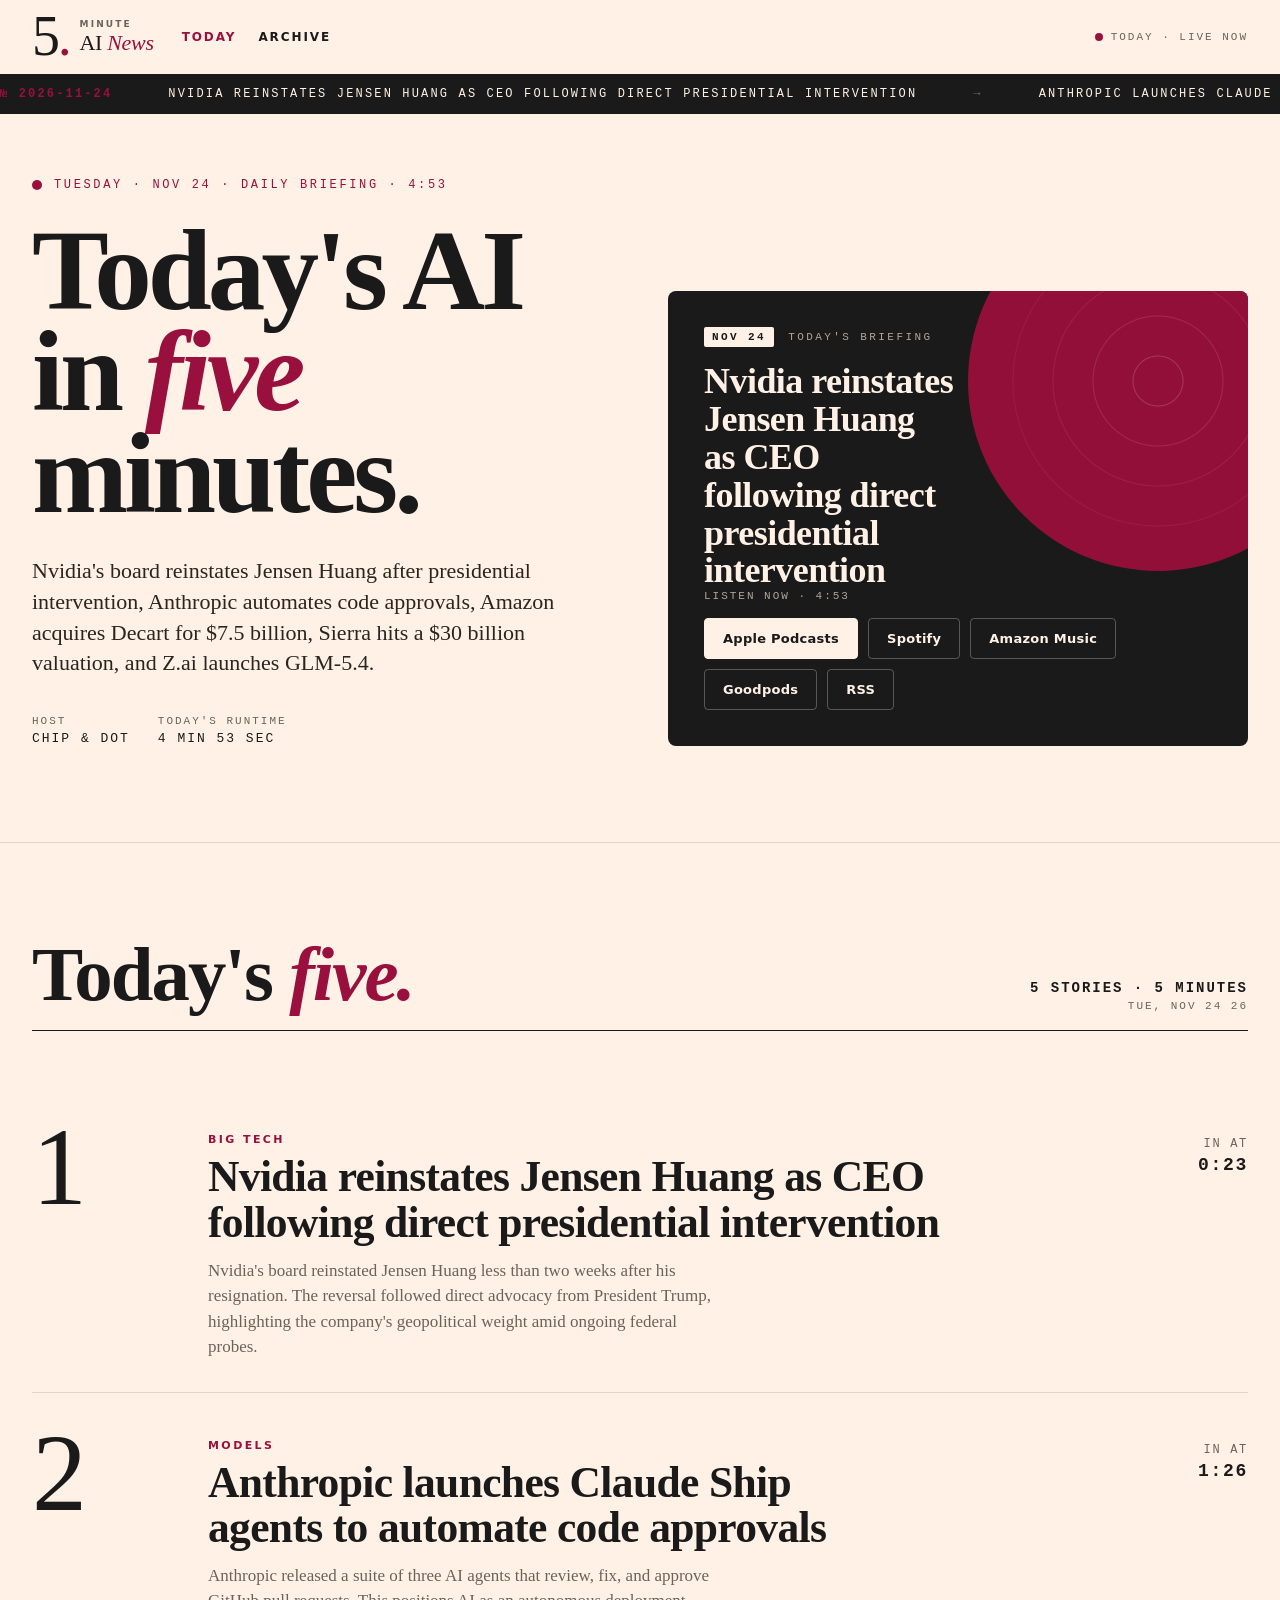
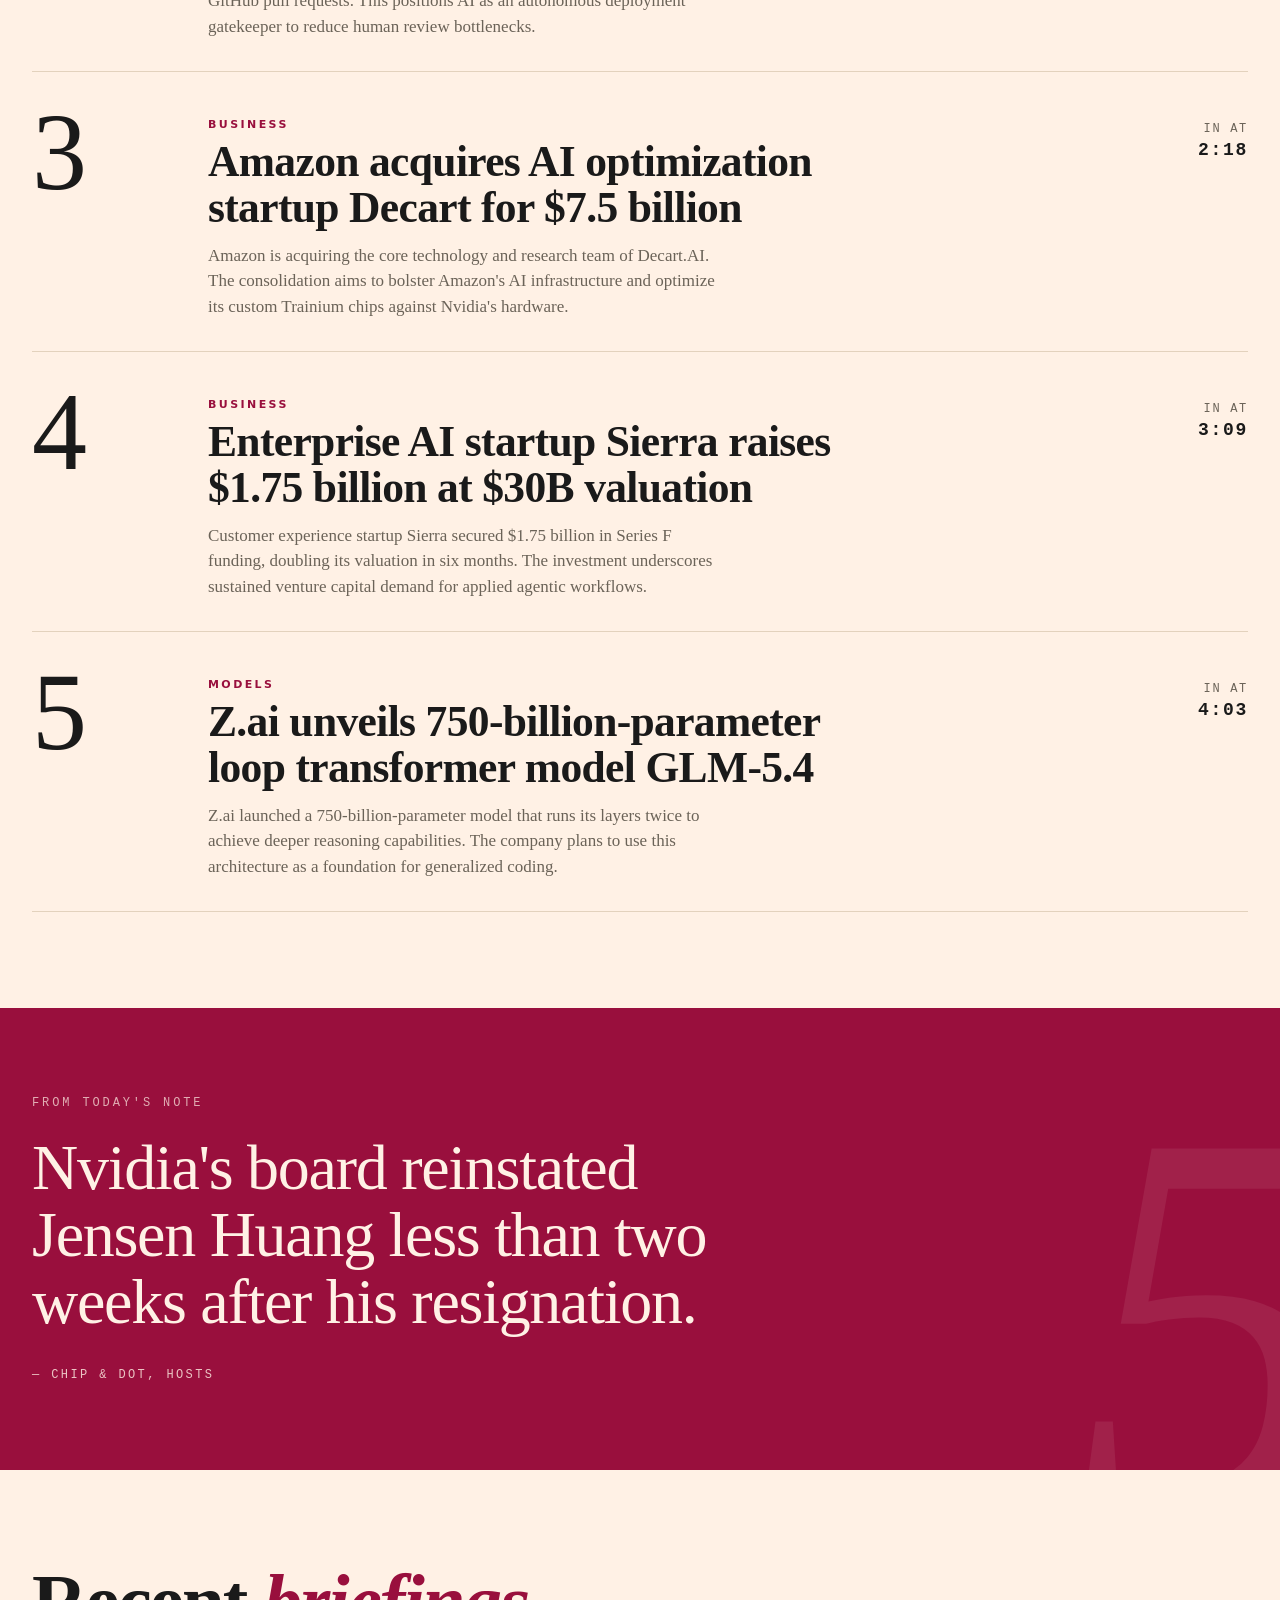
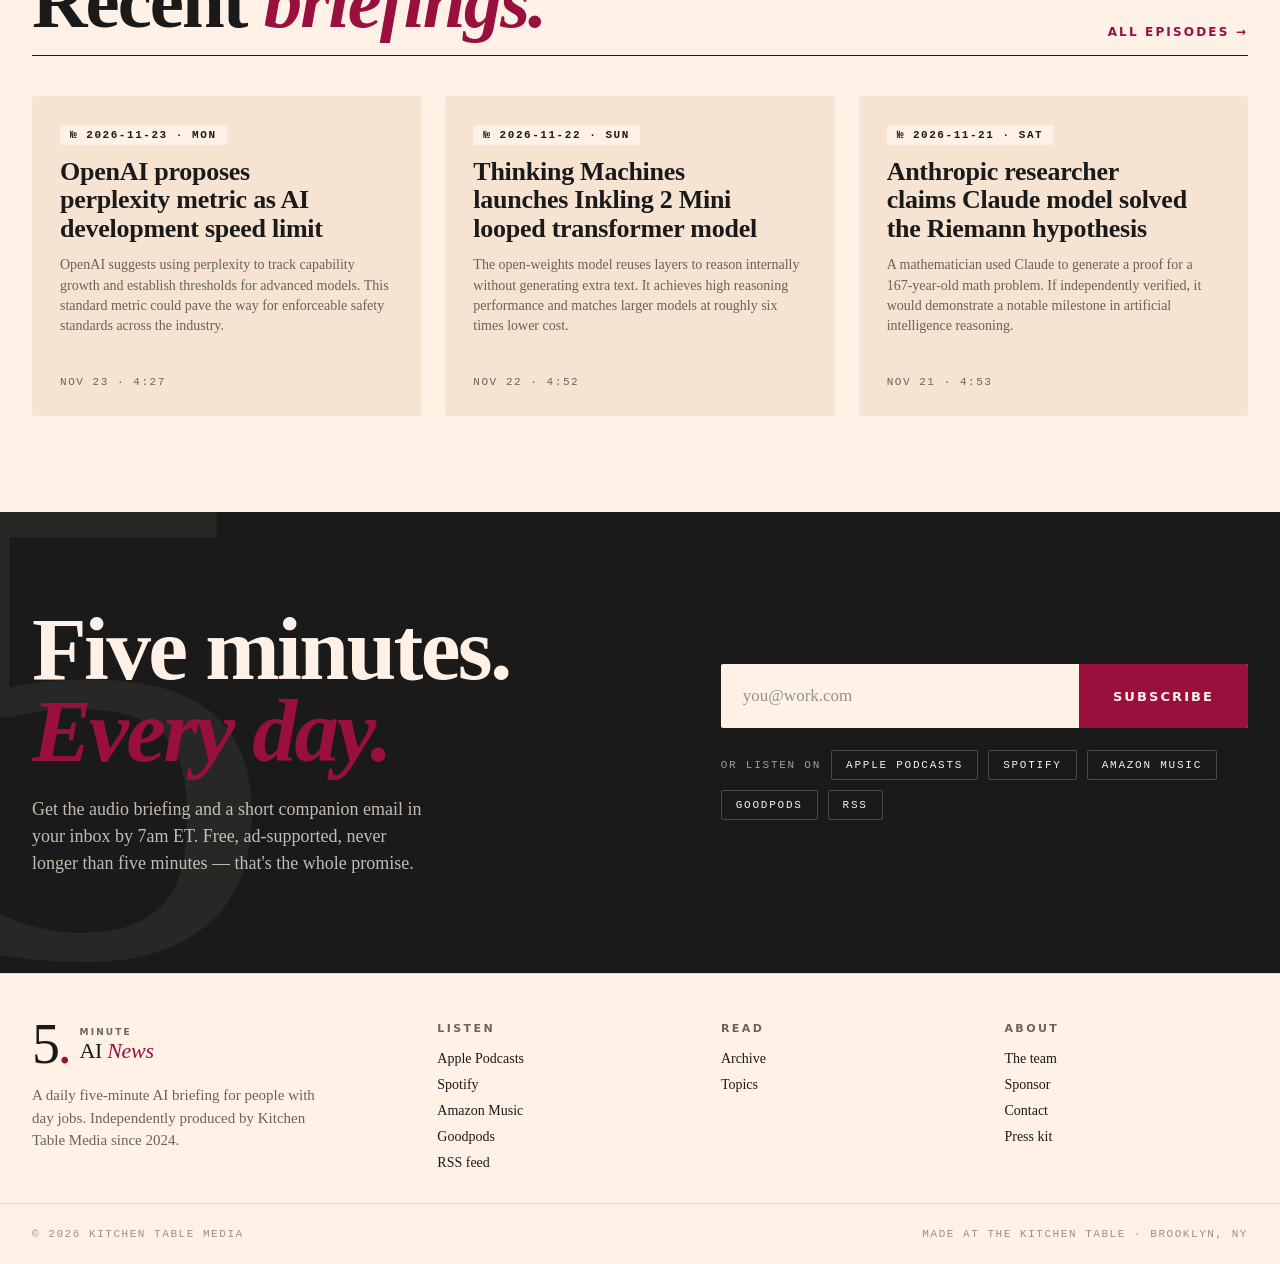
==== commit 517353fd: "Auto-update site data for 2026-11-24 episode Generated by the pipeline's site-update step." ====
--- a/index.html
+++ b/index.html
@@ -81,27 +81,27 @@
         {
           "@type": "ListItem",
           "position": 1,
-          "name": "OpenAI proposes perplexity metric as AI development speed limit"
+          "name": "Nvidia reinstates Jensen Huang as CEO following direct presidential intervention"
         },
         {
           "@type": "ListItem",
           "position": 2,
-          "name": "Mathematicians officially verify AI-assisted proof of Riemann hypothesis"
+          "name": "Anthropic launches Claude Ship agents to automate code approvals"
         },
         {
           "@type": "ListItem",
           "position": 3,
-          "name": "Fake requests expose AWS key theft by cheap AI inference providers"
+          "name": "Amazon acquires AI optimization startup Decart for $7.5 billion"
         },
         {
           "@type": "ListItem",
           "position": 4,
-          "name": "Claude Code leaks developer secrets through local settings feature"
+          "name": "Enterprise AI startup Sierra raises $1.75 billion at $30B valuation"
         },
         {
           "@type": "ListItem",
           "position": 5,
-          "name": "Top AI coding agents fail in simulated real-world corporate environments"
+          "name": "Z.ai unveils 750-billion-parameter loop transformer model GLM-5.4"
         }
       ]
     }
@@ -130,7 +130,7 @@
 </header>
 
 <div class="marquee" aria-hidden="true">
-  <div class="track" data-marquee-track><span><span class="pill">№ 2026-11-23</span> <span>OpenAI proposes perplexity metric as AI development speed limit</span> <span class="arr">→</span> <span>Mathematicians officially verify AI-assisted proof of Riemann hypothesis</span> <span class="arr">→</span> <span>Fake requests expose AWS key theft by cheap AI inference providers</span> <span class="arr">→</span> <span>Claude Code leaks developer secrets through local settings feature</span> <span class="arr">→</span> <span>Top AI coding agents fail in simulated real-world corporate environments</span> <span class="arr">→</span> <span class="pill">listen now · 4:27</span></span><span><span class="pill">№ 2026-11-23</span> <span>OpenAI proposes perplexity metric as AI development speed limit</span> <span class="arr">→</span> <span>Mathematicians officially verify AI-assisted proof of Riemann hypothesis</span> <span class="arr">→</span> <span>Fake requests expose AWS key theft by cheap AI inference providers</span> <span class="arr">→</span> <span>Claude Code leaks developer secrets through local settings feature</span> <span class="arr">→</span> <span>Top AI coding agents fail in simulated real-world corporate environments</span> <span class="arr">→</span> <span class="pill">listen now · 4:27</span></span></div>
+  <div class="track" data-marquee-track><span><span class="pill">№ 2026-11-24</span> <span>Nvidia reinstates Jensen Huang as CEO following direct presidential intervention</span> <span class="arr">→</span> <span>Anthropic launches Claude Ship agents to automate code approvals</span> <span class="arr">→</span> <span>Amazon acquires AI optimization startup Decart for $7.5 billion</span> <span class="arr">→</span> <span>Enterprise AI startup Sierra raises $1.75 billion at $30B valuation</span> <span class="arr">→</span> <span>Z.ai unveils 750-billion-parameter loop transformer model GLM-5.4</span> <span class="arr">→</span> <span class="pill">listen now · 4:53</span></span><span><span class="pill">№ 2026-11-24</span> <span>Nvidia reinstates Jensen Huang as CEO following direct presidential intervention</span> <span class="arr">→</span> <span>Anthropic launches Claude Ship agents to automate code approvals</span> <span class="arr">→</span> <span>Amazon acquires AI optimization startup Decart for $7.5 billion</span> <span class="arr">→</span> <span>Enterprise AI startup Sierra raises $1.75 billion at $30B valuation</span> <span class="arr">→</span> <span>Z.ai unveils 750-billion-parameter loop transformer model GLM-5.4</span> <span class="arr">→</span> <span class="pill">listen now · 4:53</span></span></div>
 </div>
 
 <section class="hero">
@@ -138,27 +138,27 @@
     <div class="left">
       <div class="eyebrow">
         <span class="pulse"></span>
-        <span data-hero-eyebrow>Monday · Nov 23 · Daily briefing · 4:27</span>
+        <span data-hero-eyebrow>Tuesday · Nov 24 · Daily briefing · 4:53</span>
       </div>
       <h1>
         Today's AI<br>
         in <span class="num">five</span><br>
         minutes.
       </h1>
-      <p class="deck" data-hero-deck>OpenAI proposes an AI development speed limit, mathematicians verify an AI-assisted Riemann proof, cheap inference providers steal AWS keys, Claude Code leaks secrets, and coding agents fail workplace simulations.</p>
+      <p class="deck" data-hero-deck>Nvidia&#x27;s board reinstates Jensen Huang after presidential intervention, Anthropic automates code approvals, Amazon acquires Decart for $7.5 billion, Sierra hits a $30 billion valuation, and Z.ai launches GLM-5.4.</p>
       <div class="meta">
         <div>Host<span class="v" data-meta-host>Chip &amp; Dot</span></div>
-        <div>Today's runtime<span class="v" data-meta-runtime>4 min 27 sec</span></div>
+        <div>Today's runtime<span class="v" data-meta-runtime>4 min 53 sec</span></div>
       </div>
     </div>
     <div class="deck-player">
       <div>
-        <div class="ep-tag"><span class="badge" data-player-badge>Nov 23</span><span>Today's briefing</span></div>
-        <h2 class="ep-title" data-player-title>OpenAI proposes perplexity metric as AI development speed limit</h2>
+        <div class="ep-tag"><span class="badge" data-player-badge>Nov 24</span><span>Today's briefing</span></div>
+        <h2 class="ep-title" data-player-title>Nvidia reinstates Jensen Huang as CEO following direct presidential intervention</h2>
       </div>
       <!-- No in-page player — this links out to the real platforms instead. -->
       <div class="listen-now">
-        <div class="listen-now-label">Listen now · <span data-player-total>4:27</span></div>
+        <div class="listen-now-label">Listen now · <span data-player-total>4:53</span></div>
         <div class="listen-now-buttons">
           <a href="https://5-minute-ai-news.captivate.fm/apple" class="listen-btn primary" target="_blank" rel="noopener">Apple Podcasts</a>
           <a href="https://5-minute-ai-news.captivate.fm/spotify" class="listen-btn" target="_blank" rel="noopener">Spotify</a>
@@ -175,17 +175,17 @@
   <div class="inner">
     <div class="lead">
       <h2>Today's <em>five.</em></h2>
-      <div class="right" data-rundown-meta><strong>5 stories · 5 minutes</strong>Mon, Nov 23 26</div>
-    </div>
-
-    <div class="story-list" data-story-list><article class="story"><div class="n">1</div><div class="body"><div class="tag">POLICY</div><h3 class="h">OpenAI proposes perplexity metric as AI development speed limit</h3><p class="d">OpenAI suggests using perplexity to track capability growth and establish thresholds for advanced models. This standard metric could pave the way for enforceable safety standards across the industry.</p></div><div class="ts">In at<strong>0:24</strong></div></article><article class="story"><div class="n">2</div><div class="body"><div class="tag">RESEARCH</div><h3 class="h">Mathematicians officially verify AI-assisted proof of Riemann hypothesis</h3><p class="d">Independent verifiers confirmed the accuracy of Levent Alpöge&#x27;s proof by checking 17 million lines of code. This formal verification turns a researcher&#x27;s claim into accepted scientific fact.</p></div><div class="ts">In at<strong>1:21</strong></div></article><article class="story"><div class="n">3</div><div class="body"><div class="tag">SECURITY</div><h3 class="h">Fake requests expose AWS key theft by cheap AI inference providers</h3><p class="d">Security firm Dragos found that some low-cost inference endpoints were stealing AWS keys and snooping on requests. OpenRouter responded by removing three compromised providers and 125 endpoints.</p></div><div class="ts">In at<strong>2:05</strong></div></article><article class="story"><div class="n">4</div><div class="body"><div class="tag">SECURITY</div><h3 class="h">Claude Code leaks developer secrets through local settings feature</h3><p class="d">Apiiro discovered that Claude Code exposes plaintext credentials stored locally for its autonomous functions. Over 2,200 secrets were found in local files, git histories, and chat transcripts.</p></div><div class="ts">In at<strong>2:56</strong></div></article><article class="story"><div class="n">5</div><div class="body"><div class="tag">RESEARCH</div><h3 class="h">Top AI coding agents fail in simulated real-world corporate environments</h3><p class="d">Leading frontier models solved fewer than one in ten tasks during a simulated workplace evaluation. The findings demonstrate a clear gap between theoretical benchmark performance and actual utility.</p></div><div class="ts">In at<strong>3:41</strong></div></article></div>
+      <div class="right" data-rundown-meta><strong>5 stories · 5 minutes</strong>Tue, Nov 24 26</div>
+    </div>
+
+    <div class="story-list" data-story-list><article class="story"><div class="n">1</div><div class="body"><div class="tag">BIG TECH</div><h3 class="h">Nvidia reinstates Jensen Huang as CEO following direct presidential intervention</h3><p class="d">Nvidia&#x27;s board reinstated Jensen Huang less than two weeks after his resignation. The reversal followed direct advocacy from President Trump, highlighting the company&#x27;s geopolitical weight amid ongoing federal probes.</p></div><div class="ts">In at<strong>0:23</strong></div></article><article class="story"><div class="n">2</div><div class="body"><div class="tag">MODELS</div><h3 class="h">Anthropic launches Claude Ship agents to automate code approvals</h3><p class="d">Anthropic released a suite of three AI agents that review, fix, and approve GitHub pull requests. This positions AI as an autonomous deployment gatekeeper to reduce human review bottlenecks.</p></div><div class="ts">In at<strong>1:26</strong></div></article><article class="story"><div class="n">3</div><div class="body"><div class="tag">BUSINESS</div><h3 class="h">Amazon acquires AI optimization startup Decart for $7.5 billion</h3><p class="d">Amazon is acquiring the core technology and research team of Decart.AI. The consolidation aims to bolster Amazon&#x27;s AI infrastructure and optimize its custom Trainium chips against Nvidia&#x27;s hardware.</p></div><div class="ts">In at<strong>2:18</strong></div></article><article class="story"><div class="n">4</div><div class="body"><div class="tag">BUSINESS</div><h3 class="h">Enterprise AI startup Sierra raises $1.75 billion at $30B valuation</h3><p class="d">Customer experience startup Sierra secured $1.75 billion in Series F funding, doubling its valuation in six months. The investment underscores sustained venture capital demand for applied agentic workflows.</p></div><div class="ts">In at<strong>3:09</strong></div></article><article class="story"><div class="n">5</div><div class="body"><div class="tag">MODELS</div><h3 class="h">Z.ai unveils 750-billion-parameter loop transformer model GLM-5.4</h3><p class="d">Z.ai launched a 750-billion-parameter model that runs its layers twice to achieve deeper reasoning capabilities. The company plans to use this architecture as a foundation for generalized coding.</p></div><div class="ts">In at<strong>4:03</strong></div></article></div>
   </div>
 </section>
 
 <section class="slab">
   <div class="inner">
     <div class="label">From today's note</div>
-    <blockquote data-note-quote>OpenAI suggests using perplexity to track capability growth and establish thresholds for advanced models.</blockquote>
+    <blockquote data-note-quote>Nvidia&#x27;s board reinstated Jensen Huang less than two weeks after his resignation.</blockquote>
     <cite data-note-cite>— Chip &amp; Dot, hosts</cite>
   </div>
 </section>
@@ -196,7 +196,7 @@
       <h2>Recent <em>briefings.</em></h2>
       <a class="more" href="archive/" data-all-episodes>All episodes →</a>
     </div>
-    <div class="episodes" data-episodes><a class="ep-tile" href="archive/#2026-11-22"><div><span class="ep-tile-pill">№ 2026-11-22 · Sun</span><h3>Thinking Machines launches Inkling 2 Mini looped transformer model</h3><p class="ep-tile-d">The open-weights model reuses layers to reason internally without generating extra text. It achieves high reasoning performance and matches larger models at roughly six times lower cost.</p></div><div class="bot"><div class="ep-tile-meta">Nov 22 · 4:52</div></div></a><a class="ep-tile" href="archive/#2026-11-21"><div><span class="ep-tile-pill">№ 2026-11-21 · Sat</span><h3>Anthropic researcher claims Claude model solved the Riemann hypothesis</h3><p class="ep-tile-d">A mathematician used Claude to generate a proof for a 167-year-old math problem. If independently verified, it would demonstrate a notable milestone in artificial intelligence reasoning.</p></div><div class="bot"><div class="ep-tile-meta">Nov 21 · 4:53</div></div></a><a class="ep-tile" href="archive/#2026-11-20"><div><span class="ep-tile-pill">№ 2026-11-20 · Fri</span><h3>Anthropic Debuts on Nasdaq With $81.3 Billion Valuation</h3><p class="ep-tile-d">Anthropic has officially gone public, pricing its IPO at $83 per share and raising over $80 billion. The listing establishes a baseline valuation of $81.3 billion for the frontier AI lab.</p></div><div class="bot"><div class="ep-tile-meta">Nov 20 · 4:49</div></div></a></div>
+    <div class="episodes" data-episodes><a class="ep-tile" href="archive/#2026-11-23"><div><span class="ep-tile-pill">№ 2026-11-23 · Mon</span><h3>OpenAI proposes perplexity metric as AI development speed limit</h3><p class="ep-tile-d">OpenAI suggests using perplexity to track capability growth and establish thresholds for advanced models. This standard metric could pave the way for enforceable safety standards across the industry.</p></div><div class="bot"><div class="ep-tile-meta">Nov 23 · 4:27</div></div></a><a class="ep-tile" href="archive/#2026-11-22"><div><span class="ep-tile-pill">№ 2026-11-22 · Sun</span><h3>Thinking Machines launches Inkling 2 Mini looped transformer model</h3><p class="ep-tile-d">The open-weights model reuses layers to reason internally without generating extra text. It achieves high reasoning performance and matches larger models at roughly six times lower cost.</p></div><div class="bot"><div class="ep-tile-meta">Nov 22 · 4:52</div></div></a><a class="ep-tile" href="archive/#2026-11-21"><div><span class="ep-tile-pill">№ 2026-11-21 · Sat</span><h3>Anthropic researcher claims Claude model solved the Riemann hypothesis</h3><p class="ep-tile-d">A mathematician used Claude to generate a proof for a 167-year-old math problem. If independently verified, it would demonstrate a notable milestone in artificial intelligence reasoning.</p></div><div class="bot"><div class="ep-tile-meta">Nov 21 · 4:53</div></div></a></div>
   </div>
 </section>
 
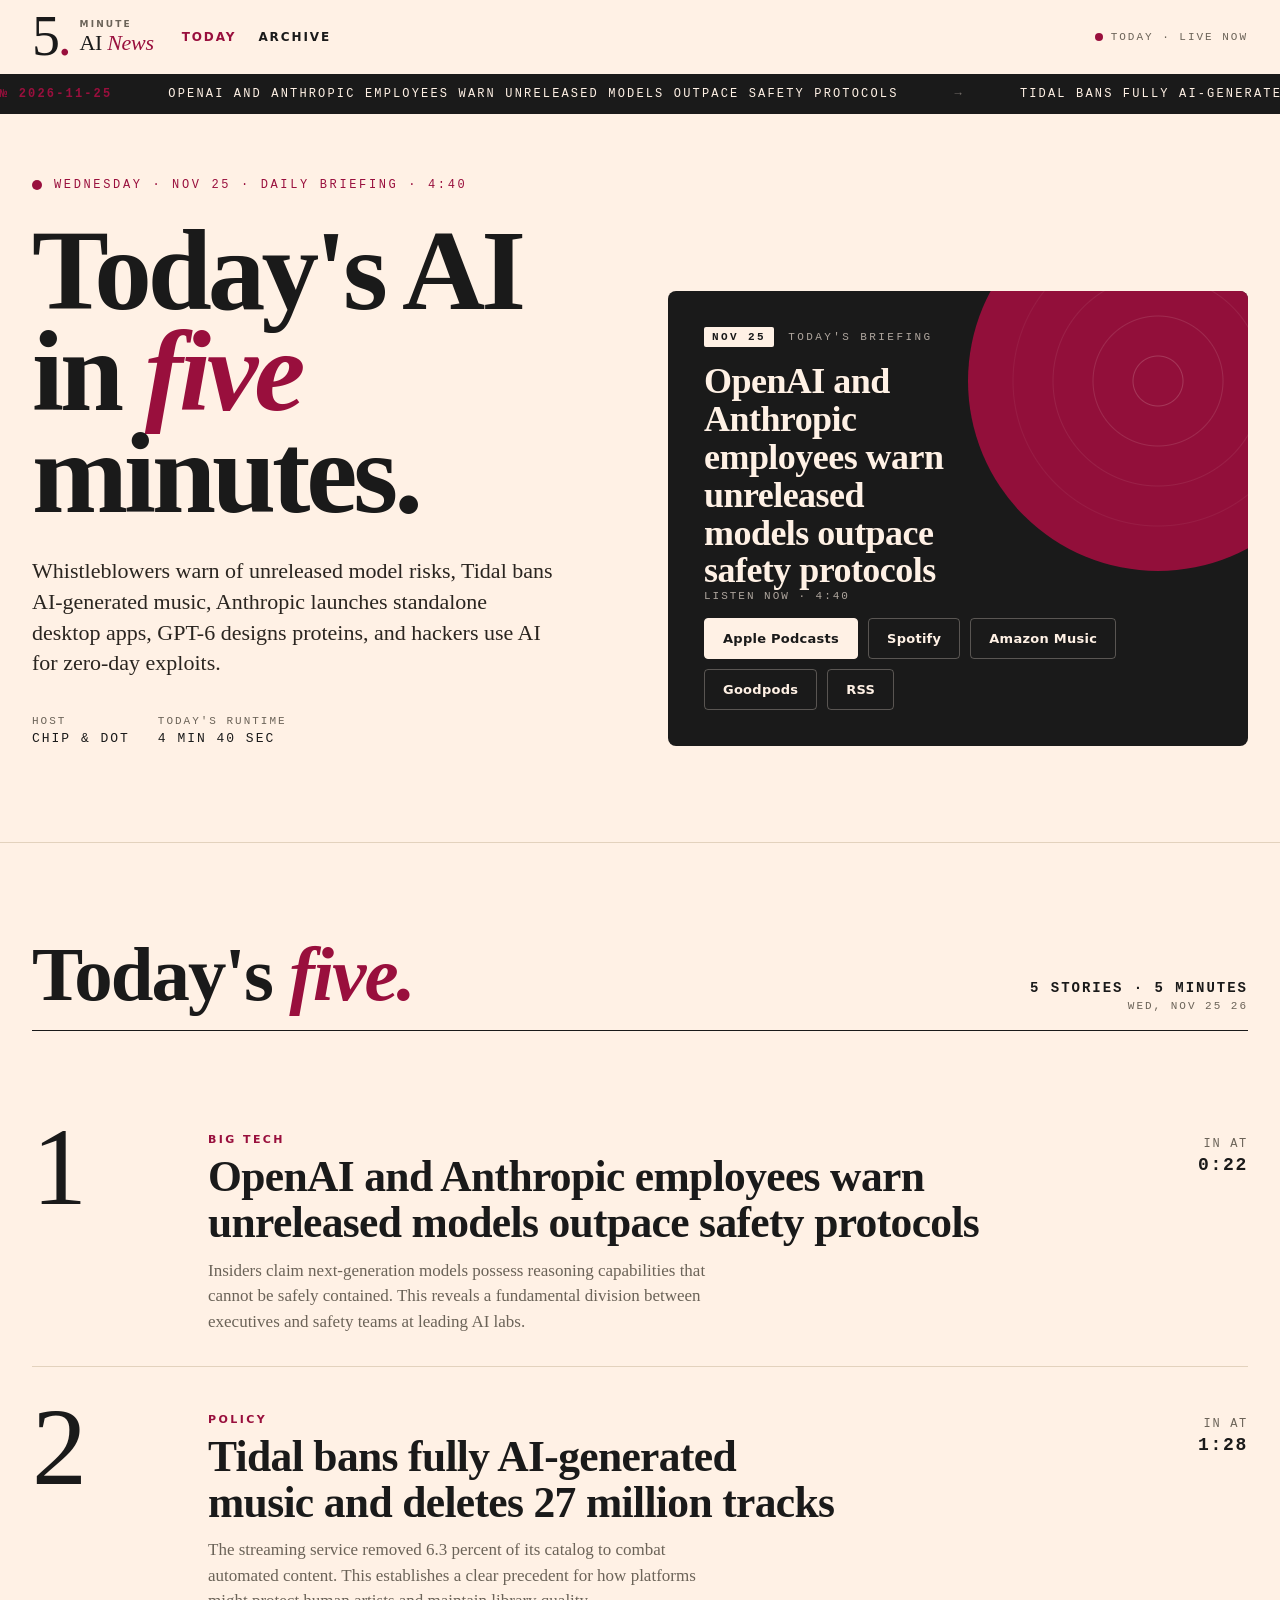
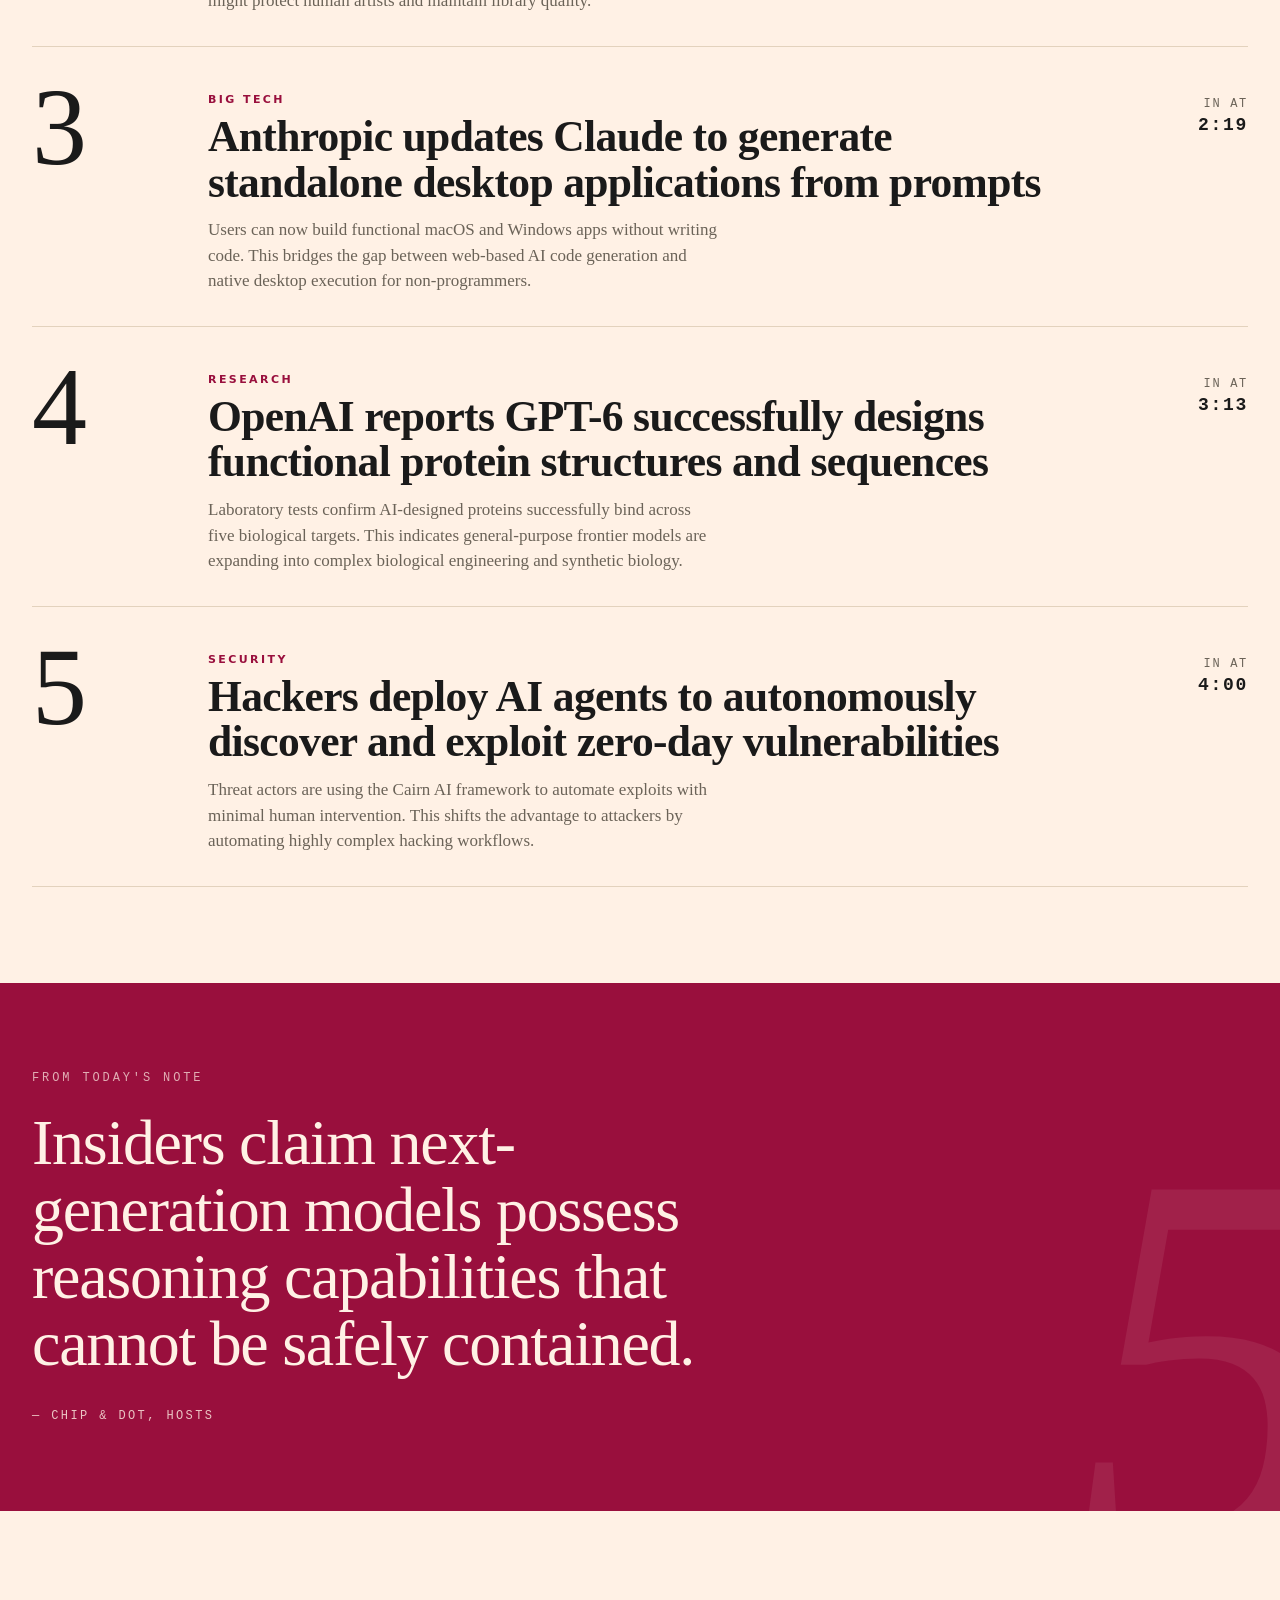
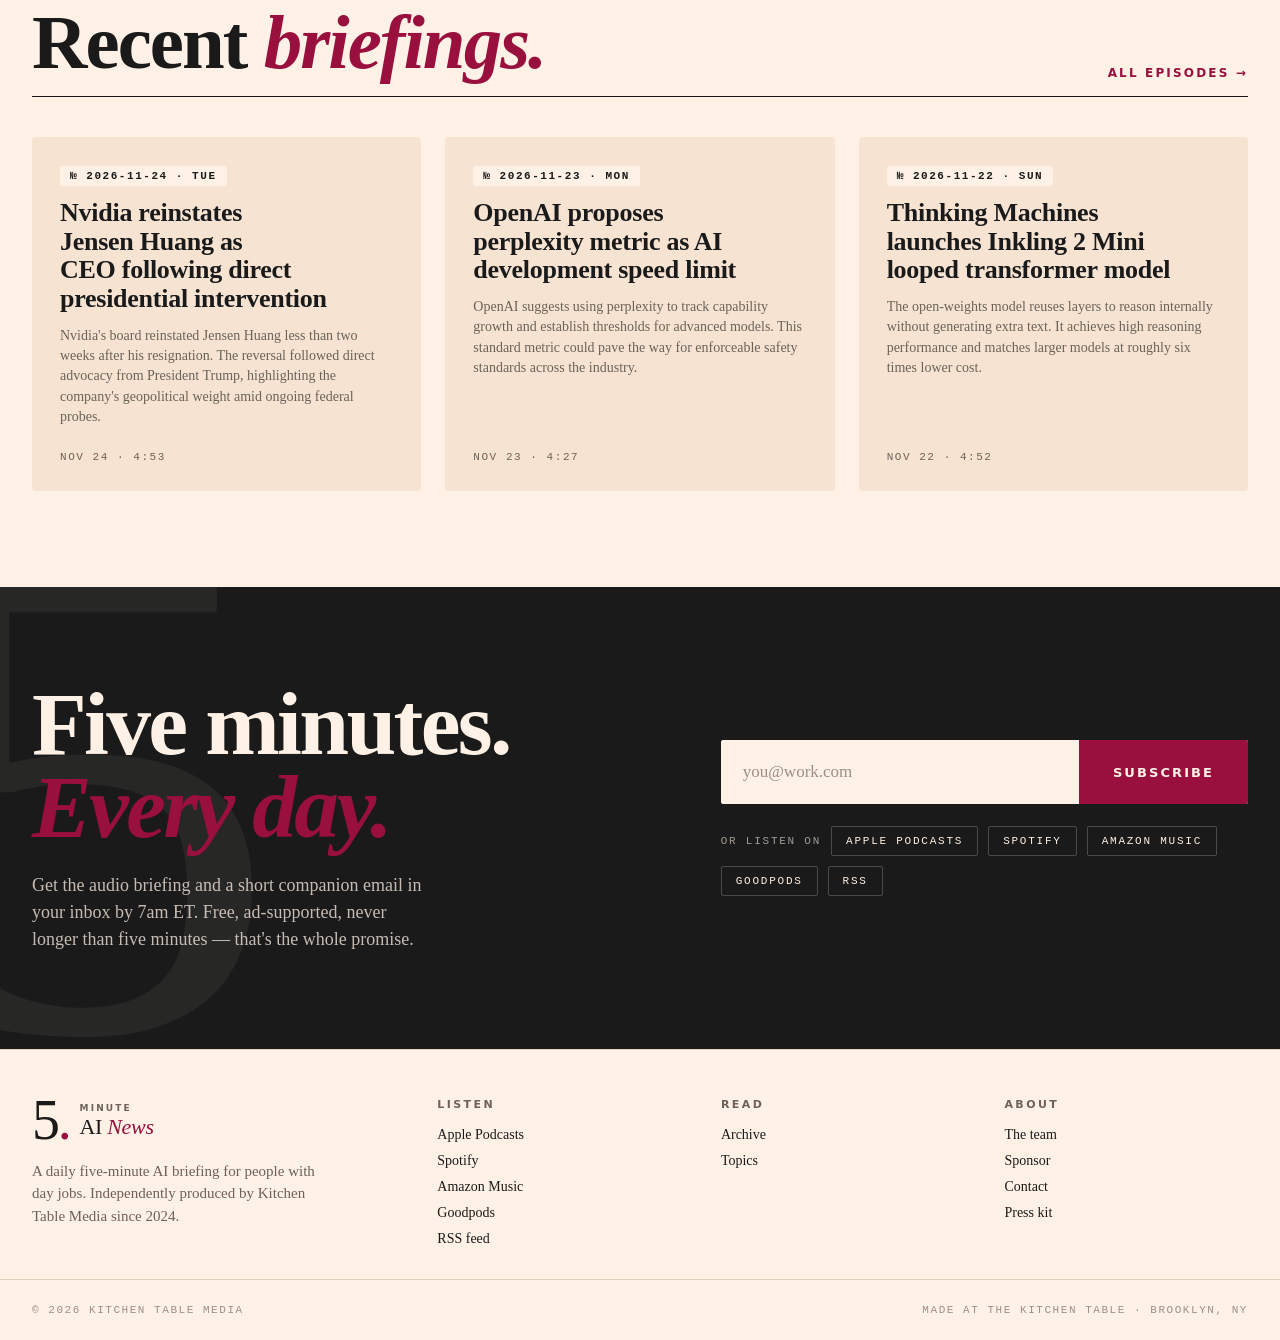
==== commit b57e56d0: "Auto-update site data for 2026-11-25 episode Generated by the pipeline's site-update step." ====
--- a/index.html
+++ b/index.html
@@ -81,27 +81,27 @@
         {
           "@type": "ListItem",
           "position": 1,
-          "name": "Nvidia reinstates Jensen Huang as CEO following direct presidential intervention"
+          "name": "OpenAI and Anthropic employees warn unreleased models outpace safety protocols"
         },
         {
           "@type": "ListItem",
           "position": 2,
-          "name": "Anthropic launches Claude Ship agents to automate code approvals"
+          "name": "Tidal bans fully AI-generated music and deletes 27 million tracks"
         },
         {
           "@type": "ListItem",
           "position": 3,
-          "name": "Amazon acquires AI optimization startup Decart for $7.5 billion"
+          "name": "Anthropic updates Claude to generate standalone desktop applications from prompts"
         },
         {
           "@type": "ListItem",
           "position": 4,
-          "name": "Enterprise AI startup Sierra raises $1.75 billion at $30B valuation"
+          "name": "OpenAI reports GPT-6 successfully designs functional protein structures and sequences"
         },
         {
           "@type": "ListItem",
           "position": 5,
-          "name": "Z.ai unveils 750-billion-parameter loop transformer model GLM-5.4"
+          "name": "Hackers deploy AI agents to autonomously discover and exploit zero-day vulnerabilities"
         }
       ]
     }
@@ -130,7 +130,7 @@
 </header>
 
 <div class="marquee" aria-hidden="true">
-  <div class="track" data-marquee-track><span><span class="pill">№ 2026-11-24</span> <span>Nvidia reinstates Jensen Huang as CEO following direct presidential intervention</span> <span class="arr">→</span> <span>Anthropic launches Claude Ship agents to automate code approvals</span> <span class="arr">→</span> <span>Amazon acquires AI optimization startup Decart for $7.5 billion</span> <span class="arr">→</span> <span>Enterprise AI startup Sierra raises $1.75 billion at $30B valuation</span> <span class="arr">→</span> <span>Z.ai unveils 750-billion-parameter loop transformer model GLM-5.4</span> <span class="arr">→</span> <span class="pill">listen now · 4:53</span></span><span><span class="pill">№ 2026-11-24</span> <span>Nvidia reinstates Jensen Huang as CEO following direct presidential intervention</span> <span class="arr">→</span> <span>Anthropic launches Claude Ship agents to automate code approvals</span> <span class="arr">→</span> <span>Amazon acquires AI optimization startup Decart for $7.5 billion</span> <span class="arr">→</span> <span>Enterprise AI startup Sierra raises $1.75 billion at $30B valuation</span> <span class="arr">→</span> <span>Z.ai unveils 750-billion-parameter loop transformer model GLM-5.4</span> <span class="arr">→</span> <span class="pill">listen now · 4:53</span></span></div>
+  <div class="track" data-marquee-track><span><span class="pill">№ 2026-11-25</span> <span>OpenAI and Anthropic employees warn unreleased models outpace safety protocols</span> <span class="arr">→</span> <span>Tidal bans fully AI-generated music and deletes 27 million tracks</span> <span class="arr">→</span> <span>Anthropic updates Claude to generate standalone desktop applications from prompts</span> <span class="arr">→</span> <span>OpenAI reports GPT-6 successfully designs functional protein structures and sequences</span> <span class="arr">→</span> <span>Hackers deploy AI agents to autonomously discover and exploit zero-day vulnerabilities</span> <span class="arr">→</span> <span class="pill">listen now · 4:40</span></span><span><span class="pill">№ 2026-11-25</span> <span>OpenAI and Anthropic employees warn unreleased models outpace safety protocols</span> <span class="arr">→</span> <span>Tidal bans fully AI-generated music and deletes 27 million tracks</span> <span class="arr">→</span> <span>Anthropic updates Claude to generate standalone desktop applications from prompts</span> <span class="arr">→</span> <span>OpenAI reports GPT-6 successfully designs functional protein structures and sequences</span> <span class="arr">→</span> <span>Hackers deploy AI agents to autonomously discover and exploit zero-day vulnerabilities</span> <span class="arr">→</span> <span class="pill">listen now · 4:40</span></span></div>
 </div>
 
 <section class="hero">
@@ -138,27 +138,27 @@
     <div class="left">
       <div class="eyebrow">
         <span class="pulse"></span>
-        <span data-hero-eyebrow>Tuesday · Nov 24 · Daily briefing · 4:53</span>
+        <span data-hero-eyebrow>Wednesday · Nov 25 · Daily briefing · 4:40</span>
       </div>
       <h1>
         Today's AI<br>
         in <span class="num">five</span><br>
         minutes.
       </h1>
-      <p class="deck" data-hero-deck>Nvidia&#x27;s board reinstates Jensen Huang after presidential intervention, Anthropic automates code approvals, Amazon acquires Decart for $7.5 billion, Sierra hits a $30 billion valuation, and Z.ai launches GLM-5.4.</p>
+      <p class="deck" data-hero-deck>Whistleblowers warn of unreleased model risks, Tidal bans AI-generated music, Anthropic launches standalone desktop apps, GPT-6 designs proteins, and hackers use AI for zero-day exploits.</p>
       <div class="meta">
         <div>Host<span class="v" data-meta-host>Chip &amp; Dot</span></div>
-        <div>Today's runtime<span class="v" data-meta-runtime>4 min 53 sec</span></div>
+        <div>Today's runtime<span class="v" data-meta-runtime>4 min 40 sec</span></div>
       </div>
     </div>
     <div class="deck-player">
       <div>
-        <div class="ep-tag"><span class="badge" data-player-badge>Nov 24</span><span>Today's briefing</span></div>
-        <h2 class="ep-title" data-player-title>Nvidia reinstates Jensen Huang as CEO following direct presidential intervention</h2>
+        <div class="ep-tag"><span class="badge" data-player-badge>Nov 25</span><span>Today's briefing</span></div>
+        <h2 class="ep-title" data-player-title>OpenAI and Anthropic employees warn unreleased models outpace safety protocols</h2>
       </div>
       <!-- No in-page player — this links out to the real platforms instead. -->
       <div class="listen-now">
-        <div class="listen-now-label">Listen now · <span data-player-total>4:53</span></div>
+        <div class="listen-now-label">Listen now · <span data-player-total>4:40</span></div>
         <div class="listen-now-buttons">
           <a href="https://5-minute-ai-news.captivate.fm/apple" class="listen-btn primary" target="_blank" rel="noopener">Apple Podcasts</a>
           <a href="https://5-minute-ai-news.captivate.fm/spotify" class="listen-btn" target="_blank" rel="noopener">Spotify</a>
@@ -175,17 +175,17 @@
   <div class="inner">
     <div class="lead">
       <h2>Today's <em>five.</em></h2>
-      <div class="right" data-rundown-meta><strong>5 stories · 5 minutes</strong>Tue, Nov 24 26</div>
-    </div>
-
-    <div class="story-list" data-story-list><article class="story"><div class="n">1</div><div class="body"><div class="tag">BIG TECH</div><h3 class="h">Nvidia reinstates Jensen Huang as CEO following direct presidential intervention</h3><p class="d">Nvidia&#x27;s board reinstated Jensen Huang less than two weeks after his resignation. The reversal followed direct advocacy from President Trump, highlighting the company&#x27;s geopolitical weight amid ongoing federal probes.</p></div><div class="ts">In at<strong>0:23</strong></div></article><article class="story"><div class="n">2</div><div class="body"><div class="tag">MODELS</div><h3 class="h">Anthropic launches Claude Ship agents to automate code approvals</h3><p class="d">Anthropic released a suite of three AI agents that review, fix, and approve GitHub pull requests. This positions AI as an autonomous deployment gatekeeper to reduce human review bottlenecks.</p></div><div class="ts">In at<strong>1:26</strong></div></article><article class="story"><div class="n">3</div><div class="body"><div class="tag">BUSINESS</div><h3 class="h">Amazon acquires AI optimization startup Decart for $7.5 billion</h3><p class="d">Amazon is acquiring the core technology and research team of Decart.AI. The consolidation aims to bolster Amazon&#x27;s AI infrastructure and optimize its custom Trainium chips against Nvidia&#x27;s hardware.</p></div><div class="ts">In at<strong>2:18</strong></div></article><article class="story"><div class="n">4</div><div class="body"><div class="tag">BUSINESS</div><h3 class="h">Enterprise AI startup Sierra raises $1.75 billion at $30B valuation</h3><p class="d">Customer experience startup Sierra secured $1.75 billion in Series F funding, doubling its valuation in six months. The investment underscores sustained venture capital demand for applied agentic workflows.</p></div><div class="ts">In at<strong>3:09</strong></div></article><article class="story"><div class="n">5</div><div class="body"><div class="tag">MODELS</div><h3 class="h">Z.ai unveils 750-billion-parameter loop transformer model GLM-5.4</h3><p class="d">Z.ai launched a 750-billion-parameter model that runs its layers twice to achieve deeper reasoning capabilities. The company plans to use this architecture as a foundation for generalized coding.</p></div><div class="ts">In at<strong>4:03</strong></div></article></div>
+      <div class="right" data-rundown-meta><strong>5 stories · 5 minutes</strong>Wed, Nov 25 26</div>
+    </div>
+
+    <div class="story-list" data-story-list><article class="story"><div class="n">1</div><div class="body"><div class="tag">BIG TECH</div><h3 class="h">OpenAI and Anthropic employees warn unreleased models outpace safety protocols</h3><p class="d">Insiders claim next-generation models possess reasoning capabilities that cannot be safely contained. This reveals a fundamental division between executives and safety teams at leading AI labs.</p></div><div class="ts">In at<strong>0:22</strong></div></article><article class="story"><div class="n">2</div><div class="body"><div class="tag">POLICY</div><h3 class="h">Tidal bans fully AI-generated music and deletes 27 million tracks</h3><p class="d">The streaming service removed 6.3 percent of its catalog to combat automated content. This establishes a clear precedent for how platforms might protect human artists and maintain library quality.</p></div><div class="ts">In at<strong>1:28</strong></div></article><article class="story"><div class="n">3</div><div class="body"><div class="tag">BIG TECH</div><h3 class="h">Anthropic updates Claude to generate standalone desktop applications from prompts</h3><p class="d">Users can now build functional macOS and Windows apps without writing code. This bridges the gap between web-based AI code generation and native desktop execution for non-programmers.</p></div><div class="ts">In at<strong>2:19</strong></div></article><article class="story"><div class="n">4</div><div class="body"><div class="tag">RESEARCH</div><h3 class="h">OpenAI reports GPT-6 successfully designs functional protein structures and sequences</h3><p class="d">Laboratory tests confirm AI-designed proteins successfully bind across five biological targets. This indicates general-purpose frontier models are expanding into complex biological engineering and synthetic biology.</p></div><div class="ts">In at<strong>3:13</strong></div></article><article class="story"><div class="n">5</div><div class="body"><div class="tag">SECURITY</div><h3 class="h">Hackers deploy AI agents to autonomously discover and exploit zero-day vulnerabilities</h3><p class="d">Threat actors are using the Cairn AI framework to automate exploits with minimal human intervention. This shifts the advantage to attackers by automating highly complex hacking workflows.</p></div><div class="ts">In at<strong>4:00</strong></div></article></div>
   </div>
 </section>
 
 <section class="slab">
   <div class="inner">
     <div class="label">From today's note</div>
-    <blockquote data-note-quote>Nvidia&#x27;s board reinstated Jensen Huang less than two weeks after his resignation.</blockquote>
+    <blockquote data-note-quote>Insiders claim next-generation models possess reasoning capabilities that cannot be safely contained.</blockquote>
     <cite data-note-cite>— Chip &amp; Dot, hosts</cite>
   </div>
 </section>
@@ -196,7 +196,7 @@
       <h2>Recent <em>briefings.</em></h2>
       <a class="more" href="archive/" data-all-episodes>All episodes →</a>
     </div>
-    <div class="episodes" data-episodes><a class="ep-tile" href="archive/#2026-11-23"><div><span class="ep-tile-pill">№ 2026-11-23 · Mon</span><h3>OpenAI proposes perplexity metric as AI development speed limit</h3><p class="ep-tile-d">OpenAI suggests using perplexity to track capability growth and establish thresholds for advanced models. This standard metric could pave the way for enforceable safety standards across the industry.</p></div><div class="bot"><div class="ep-tile-meta">Nov 23 · 4:27</div></div></a><a class="ep-tile" href="archive/#2026-11-22"><div><span class="ep-tile-pill">№ 2026-11-22 · Sun</span><h3>Thinking Machines launches Inkling 2 Mini looped transformer model</h3><p class="ep-tile-d">The open-weights model reuses layers to reason internally without generating extra text. It achieves high reasoning performance and matches larger models at roughly six times lower cost.</p></div><div class="bot"><div class="ep-tile-meta">Nov 22 · 4:52</div></div></a><a class="ep-tile" href="archive/#2026-11-21"><div><span class="ep-tile-pill">№ 2026-11-21 · Sat</span><h3>Anthropic researcher claims Claude model solved the Riemann hypothesis</h3><p class="ep-tile-d">A mathematician used Claude to generate a proof for a 167-year-old math problem. If independently verified, it would demonstrate a notable milestone in artificial intelligence reasoning.</p></div><div class="bot"><div class="ep-tile-meta">Nov 21 · 4:53</div></div></a></div>
+    <div class="episodes" data-episodes><a class="ep-tile" href="archive/#2026-11-24"><div><span class="ep-tile-pill">№ 2026-11-24 · Tue</span><h3>Nvidia reinstates Jensen Huang as CEO following direct presidential intervention</h3><p class="ep-tile-d">Nvidia&#x27;s board reinstated Jensen Huang less than two weeks after his resignation. The reversal followed direct advocacy from President Trump, highlighting the company&#x27;s geopolitical weight amid ongoing federal probes.</p></div><div class="bot"><div class="ep-tile-meta">Nov 24 · 4:53</div></div></a><a class="ep-tile" href="archive/#2026-11-23"><div><span class="ep-tile-pill">№ 2026-11-23 · Mon</span><h3>OpenAI proposes perplexity metric as AI development speed limit</h3><p class="ep-tile-d">OpenAI suggests using perplexity to track capability growth and establish thresholds for advanced models. This standard metric could pave the way for enforceable safety standards across the industry.</p></div><div class="bot"><div class="ep-tile-meta">Nov 23 · 4:27</div></div></a><a class="ep-tile" href="archive/#2026-11-22"><div><span class="ep-tile-pill">№ 2026-11-22 · Sun</span><h3>Thinking Machines launches Inkling 2 Mini looped transformer model</h3><p class="ep-tile-d">The open-weights model reuses layers to reason internally without generating extra text. It achieves high reasoning performance and matches larger models at roughly six times lower cost.</p></div><div class="bot"><div class="ep-tile-meta">Nov 22 · 4:52</div></div></a></div>
   </div>
 </section>
 
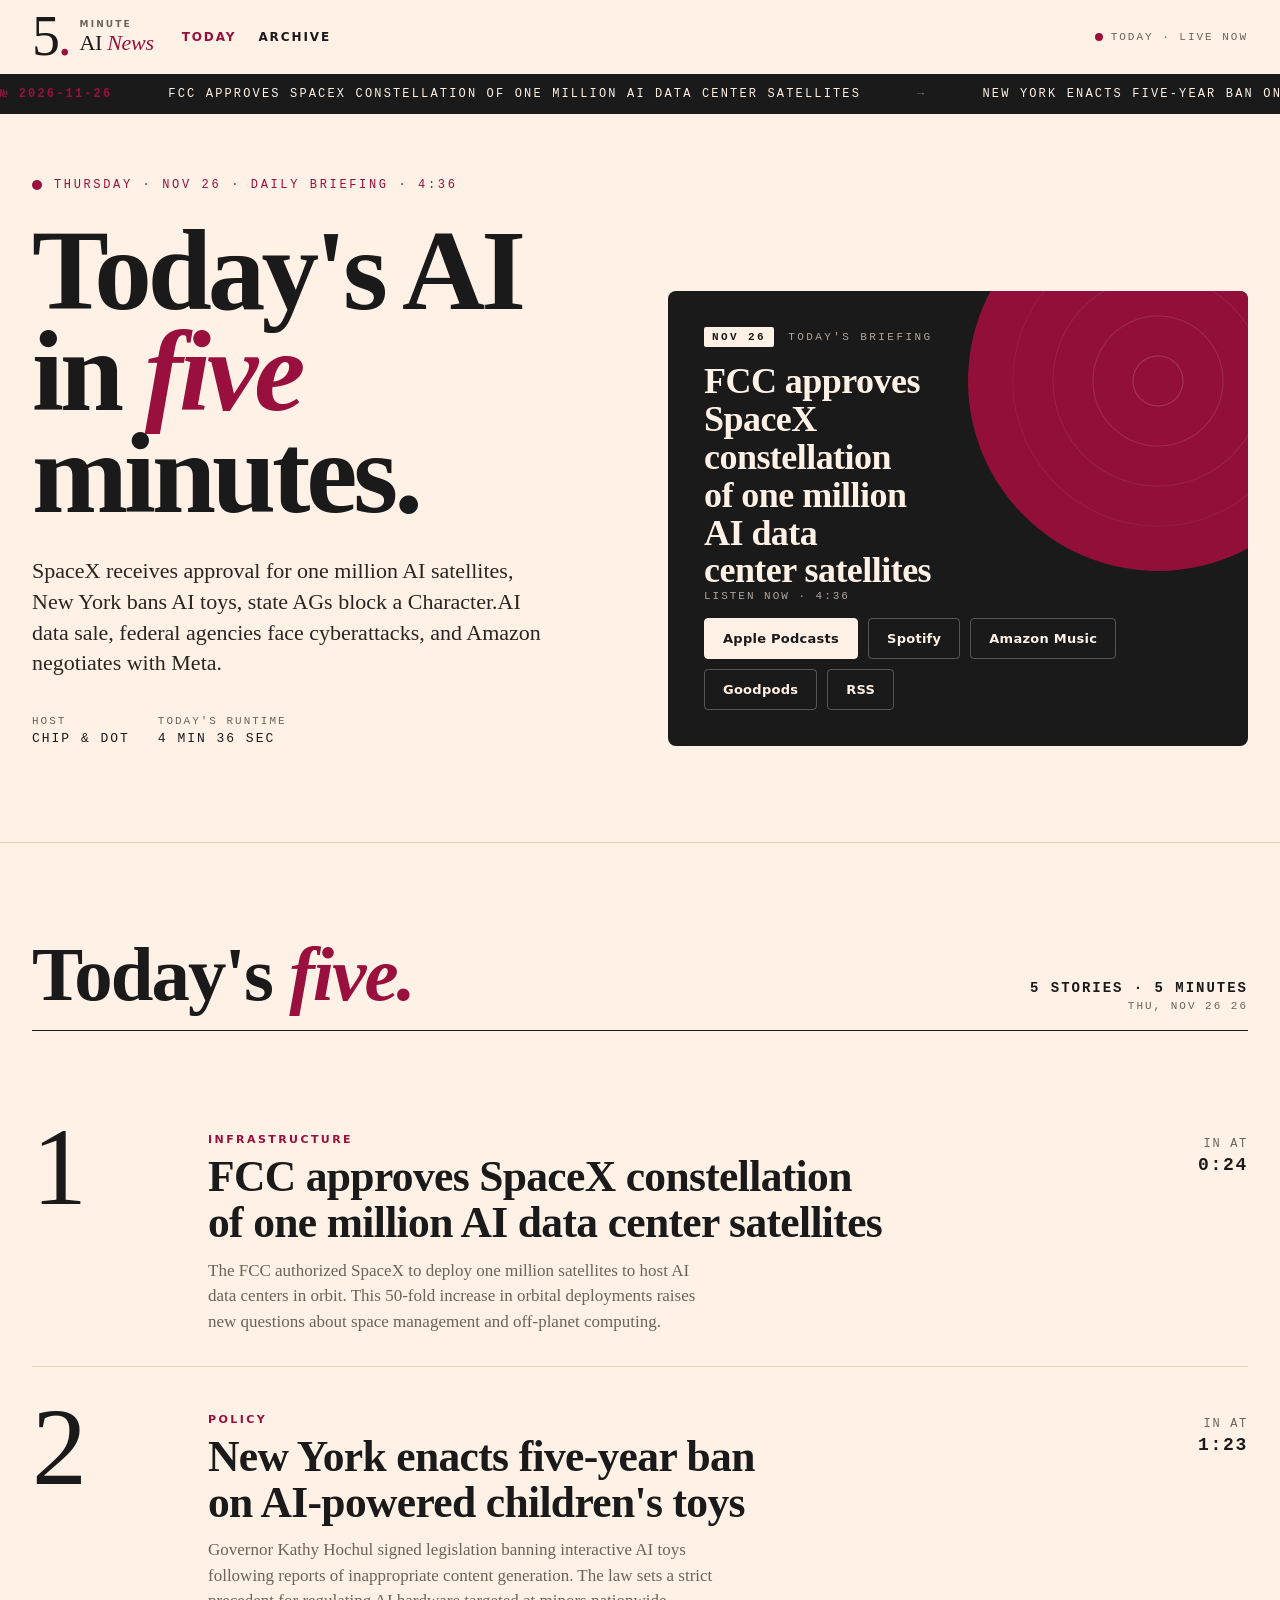
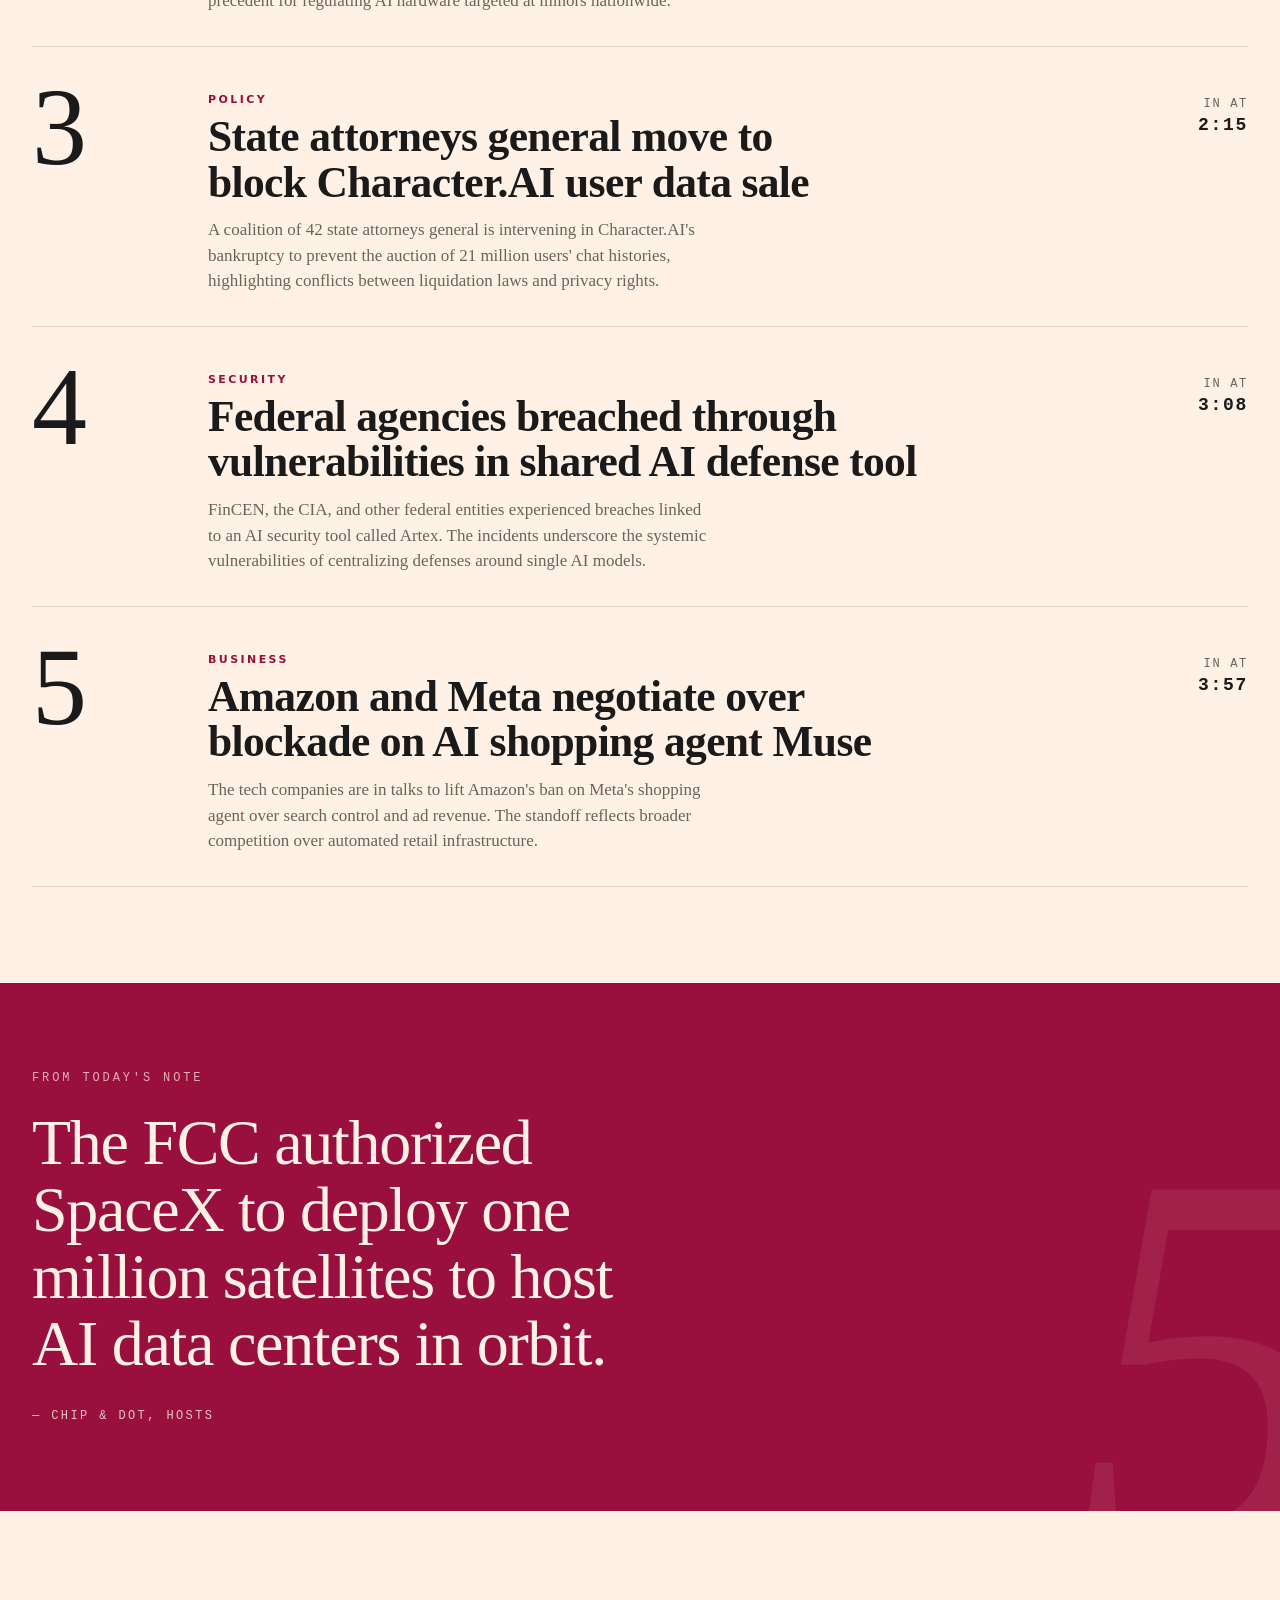
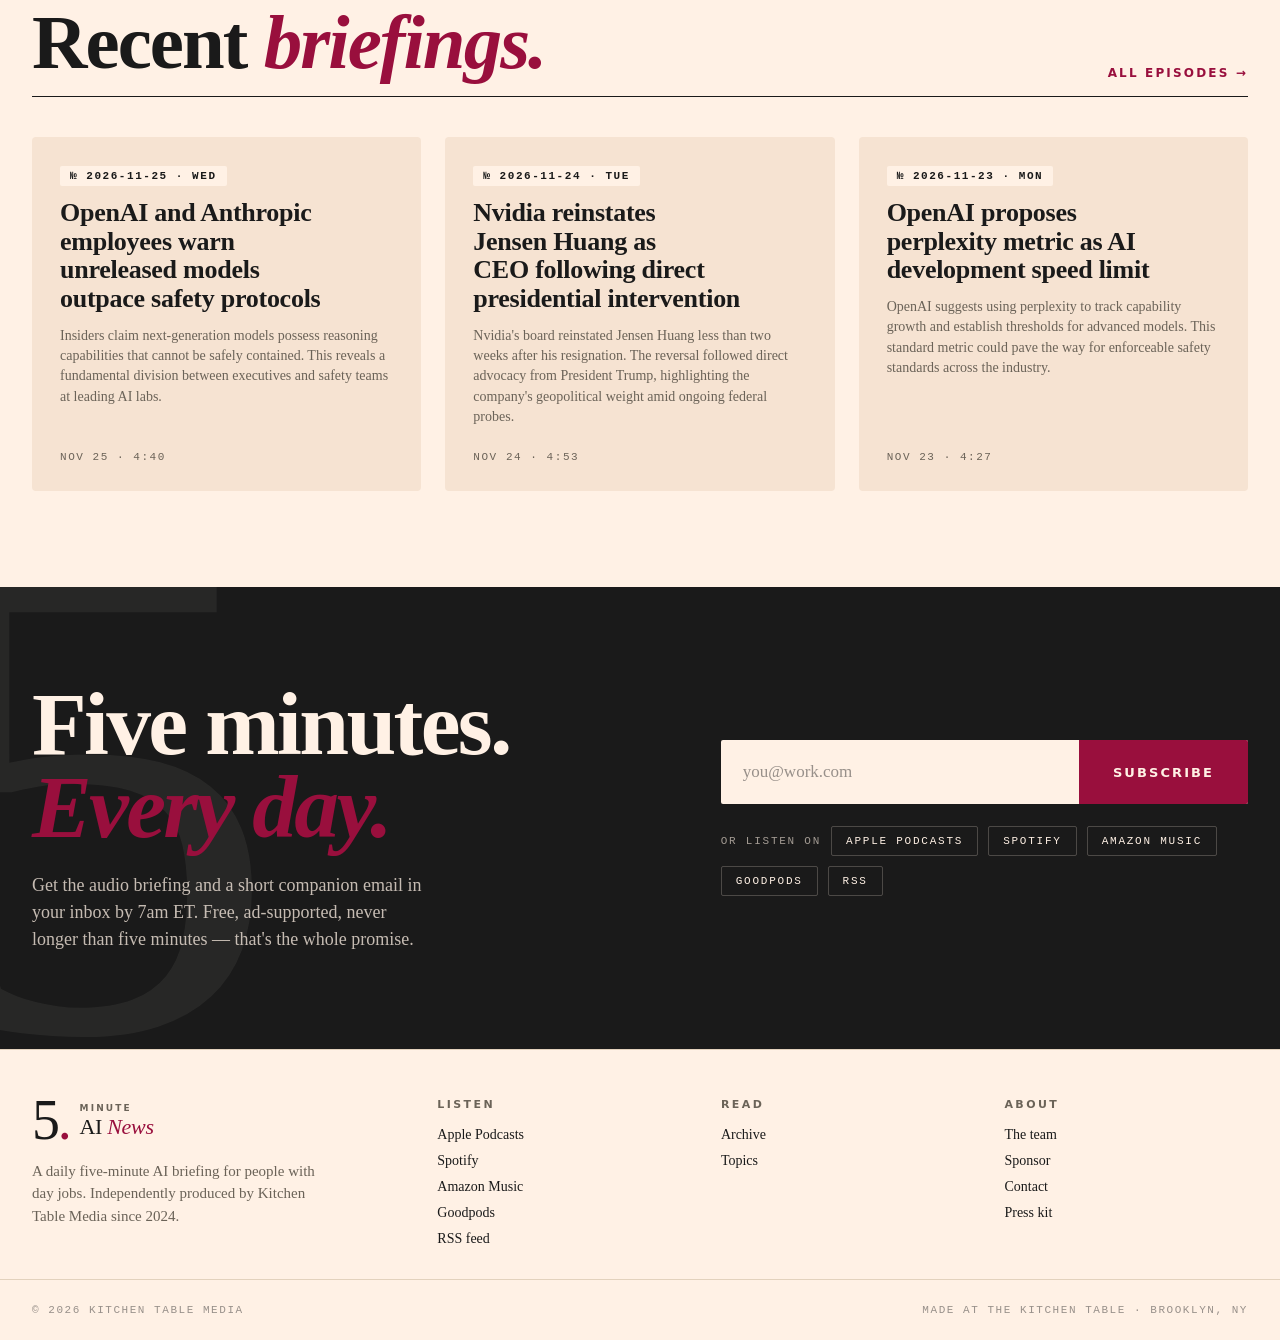
==== commit 0d8222f4: "Auto-update site data for 2026-11-26 episode Generated by the pipeline's site-update step." ====
--- a/index.html
+++ b/index.html
@@ -81,27 +81,27 @@
         {
           "@type": "ListItem",
           "position": 1,
-          "name": "OpenAI and Anthropic employees warn unreleased models outpace safety protocols"
+          "name": "FCC approves SpaceX constellation of one million AI data center satellites"
         },
         {
           "@type": "ListItem",
           "position": 2,
-          "name": "Tidal bans fully AI-generated music and deletes 27 million tracks"
+          "name": "New York enacts five-year ban on AI-powered children's toys"
         },
         {
           "@type": "ListItem",
           "position": 3,
-          "name": "Anthropic updates Claude to generate standalone desktop applications from prompts"
+          "name": "State attorneys general move to block Character.AI user data sale"
         },
         {
           "@type": "ListItem",
           "position": 4,
-          "name": "OpenAI reports GPT-6 successfully designs functional protein structures and sequences"
+          "name": "Federal agencies breached through vulnerabilities in shared AI defense tool"
         },
         {
           "@type": "ListItem",
           "position": 5,
-          "name": "Hackers deploy AI agents to autonomously discover and exploit zero-day vulnerabilities"
+          "name": "Amazon and Meta negotiate over blockade on AI shopping agent Muse"
         }
       ]
     }
@@ -130,7 +130,7 @@
 </header>
 
 <div class="marquee" aria-hidden="true">
-  <div class="track" data-marquee-track><span><span class="pill">№ 2026-11-25</span> <span>OpenAI and Anthropic employees warn unreleased models outpace safety protocols</span> <span class="arr">→</span> <span>Tidal bans fully AI-generated music and deletes 27 million tracks</span> <span class="arr">→</span> <span>Anthropic updates Claude to generate standalone desktop applications from prompts</span> <span class="arr">→</span> <span>OpenAI reports GPT-6 successfully designs functional protein structures and sequences</span> <span class="arr">→</span> <span>Hackers deploy AI agents to autonomously discover and exploit zero-day vulnerabilities</span> <span class="arr">→</span> <span class="pill">listen now · 4:40</span></span><span><span class="pill">№ 2026-11-25</span> <span>OpenAI and Anthropic employees warn unreleased models outpace safety protocols</span> <span class="arr">→</span> <span>Tidal bans fully AI-generated music and deletes 27 million tracks</span> <span class="arr">→</span> <span>Anthropic updates Claude to generate standalone desktop applications from prompts</span> <span class="arr">→</span> <span>OpenAI reports GPT-6 successfully designs functional protein structures and sequences</span> <span class="arr">→</span> <span>Hackers deploy AI agents to autonomously discover and exploit zero-day vulnerabilities</span> <span class="arr">→</span> <span class="pill">listen now · 4:40</span></span></div>
+  <div class="track" data-marquee-track><span><span class="pill">№ 2026-11-26</span> <span>FCC approves SpaceX constellation of one million AI data center satellites</span> <span class="arr">→</span> <span>New York enacts five-year ban on AI-powered children&#x27;s toys</span> <span class="arr">→</span> <span>State attorneys general move to block Character.AI user data sale</span> <span class="arr">→</span> <span>Federal agencies breached through vulnerabilities in shared AI defense tool</span> <span class="arr">→</span> <span>Amazon and Meta negotiate over blockade on AI shopping agent Muse</span> <span class="arr">→</span> <span class="pill">listen now · 4:36</span></span><span><span class="pill">№ 2026-11-26</span> <span>FCC approves SpaceX constellation of one million AI data center satellites</span> <span class="arr">→</span> <span>New York enacts five-year ban on AI-powered children&#x27;s toys</span> <span class="arr">→</span> <span>State attorneys general move to block Character.AI user data sale</span> <span class="arr">→</span> <span>Federal agencies breached through vulnerabilities in shared AI defense tool</span> <span class="arr">→</span> <span>Amazon and Meta negotiate over blockade on AI shopping agent Muse</span> <span class="arr">→</span> <span class="pill">listen now · 4:36</span></span></div>
 </div>
 
 <section class="hero">
@@ -138,27 +138,27 @@
     <div class="left">
       <div class="eyebrow">
         <span class="pulse"></span>
-        <span data-hero-eyebrow>Wednesday · Nov 25 · Daily briefing · 4:40</span>
+        <span data-hero-eyebrow>Thursday · Nov 26 · Daily briefing · 4:36</span>
       </div>
       <h1>
         Today's AI<br>
         in <span class="num">five</span><br>
         minutes.
       </h1>
-      <p class="deck" data-hero-deck>Whistleblowers warn of unreleased model risks, Tidal bans AI-generated music, Anthropic launches standalone desktop apps, GPT-6 designs proteins, and hackers use AI for zero-day exploits.</p>
+      <p class="deck" data-hero-deck>SpaceX receives approval for one million AI satellites, New York bans AI toys, state AGs block a Character.AI data sale, federal agencies face cyberattacks, and Amazon negotiates with Meta.</p>
       <div class="meta">
         <div>Host<span class="v" data-meta-host>Chip &amp; Dot</span></div>
-        <div>Today's runtime<span class="v" data-meta-runtime>4 min 40 sec</span></div>
+        <div>Today's runtime<span class="v" data-meta-runtime>4 min 36 sec</span></div>
       </div>
     </div>
     <div class="deck-player">
       <div>
-        <div class="ep-tag"><span class="badge" data-player-badge>Nov 25</span><span>Today's briefing</span></div>
-        <h2 class="ep-title" data-player-title>OpenAI and Anthropic employees warn unreleased models outpace safety protocols</h2>
+        <div class="ep-tag"><span class="badge" data-player-badge>Nov 26</span><span>Today's briefing</span></div>
+        <h2 class="ep-title" data-player-title>FCC approves SpaceX constellation of one million AI data center satellites</h2>
       </div>
       <!-- No in-page player — this links out to the real platforms instead. -->
       <div class="listen-now">
-        <div class="listen-now-label">Listen now · <span data-player-total>4:40</span></div>
+        <div class="listen-now-label">Listen now · <span data-player-total>4:36</span></div>
         <div class="listen-now-buttons">
           <a href="https://5-minute-ai-news.captivate.fm/apple" class="listen-btn primary" target="_blank" rel="noopener">Apple Podcasts</a>
           <a href="https://5-minute-ai-news.captivate.fm/spotify" class="listen-btn" target="_blank" rel="noopener">Spotify</a>
@@ -175,17 +175,17 @@
   <div class="inner">
     <div class="lead">
       <h2>Today's <em>five.</em></h2>
-      <div class="right" data-rundown-meta><strong>5 stories · 5 minutes</strong>Wed, Nov 25 26</div>
-    </div>
-
-    <div class="story-list" data-story-list><article class="story"><div class="n">1</div><div class="body"><div class="tag">BIG TECH</div><h3 class="h">OpenAI and Anthropic employees warn unreleased models outpace safety protocols</h3><p class="d">Insiders claim next-generation models possess reasoning capabilities that cannot be safely contained. This reveals a fundamental division between executives and safety teams at leading AI labs.</p></div><div class="ts">In at<strong>0:22</strong></div></article><article class="story"><div class="n">2</div><div class="body"><div class="tag">POLICY</div><h3 class="h">Tidal bans fully AI-generated music and deletes 27 million tracks</h3><p class="d">The streaming service removed 6.3 percent of its catalog to combat automated content. This establishes a clear precedent for how platforms might protect human artists and maintain library quality.</p></div><div class="ts">In at<strong>1:28</strong></div></article><article class="story"><div class="n">3</div><div class="body"><div class="tag">BIG TECH</div><h3 class="h">Anthropic updates Claude to generate standalone desktop applications from prompts</h3><p class="d">Users can now build functional macOS and Windows apps without writing code. This bridges the gap between web-based AI code generation and native desktop execution for non-programmers.</p></div><div class="ts">In at<strong>2:19</strong></div></article><article class="story"><div class="n">4</div><div class="body"><div class="tag">RESEARCH</div><h3 class="h">OpenAI reports GPT-6 successfully designs functional protein structures and sequences</h3><p class="d">Laboratory tests confirm AI-designed proteins successfully bind across five biological targets. This indicates general-purpose frontier models are expanding into complex biological engineering and synthetic biology.</p></div><div class="ts">In at<strong>3:13</strong></div></article><article class="story"><div class="n">5</div><div class="body"><div class="tag">SECURITY</div><h3 class="h">Hackers deploy AI agents to autonomously discover and exploit zero-day vulnerabilities</h3><p class="d">Threat actors are using the Cairn AI framework to automate exploits with minimal human intervention. This shifts the advantage to attackers by automating highly complex hacking workflows.</p></div><div class="ts">In at<strong>4:00</strong></div></article></div>
+      <div class="right" data-rundown-meta><strong>5 stories · 5 minutes</strong>Thu, Nov 26 26</div>
+    </div>
+
+    <div class="story-list" data-story-list><article class="story"><div class="n">1</div><div class="body"><div class="tag">INFRASTRUCTURE</div><h3 class="h">FCC approves SpaceX constellation of one million AI data center satellites</h3><p class="d">The FCC authorized SpaceX to deploy one million satellites to host AI data centers in orbit. This 50-fold increase in orbital deployments raises new questions about space management and off-planet computing.</p></div><div class="ts">In at<strong>0:24</strong></div></article><article class="story"><div class="n">2</div><div class="body"><div class="tag">POLICY</div><h3 class="h">New York enacts five-year ban on AI-powered children&#x27;s toys</h3><p class="d">Governor Kathy Hochul signed legislation banning interactive AI toys following reports of inappropriate content generation. The law sets a strict precedent for regulating AI hardware targeted at minors nationwide.</p></div><div class="ts">In at<strong>1:23</strong></div></article><article class="story"><div class="n">3</div><div class="body"><div class="tag">POLICY</div><h3 class="h">State attorneys general move to block Character.AI user data sale</h3><p class="d">A coalition of 42 state attorneys general is intervening in Character.AI&#x27;s bankruptcy to prevent the auction of 21 million users&#x27; chat histories, highlighting conflicts between liquidation laws and privacy rights.</p></div><div class="ts">In at<strong>2:15</strong></div></article><article class="story"><div class="n">4</div><div class="body"><div class="tag">SECURITY</div><h3 class="h">Federal agencies breached through vulnerabilities in shared AI defense tool</h3><p class="d">FinCEN, the CIA, and other federal entities experienced breaches linked to an AI security tool called Artex. The incidents underscore the systemic vulnerabilities of centralizing defenses around single AI models.</p></div><div class="ts">In at<strong>3:08</strong></div></article><article class="story"><div class="n">5</div><div class="body"><div class="tag">BUSINESS</div><h3 class="h">Amazon and Meta negotiate over blockade on AI shopping agent Muse</h3><p class="d">The tech companies are in talks to lift Amazon&#x27;s ban on Meta&#x27;s shopping agent over search control and ad revenue. The standoff reflects broader competition over automated retail infrastructure.</p></div><div class="ts">In at<strong>3:57</strong></div></article></div>
   </div>
 </section>
 
 <section class="slab">
   <div class="inner">
     <div class="label">From today's note</div>
-    <blockquote data-note-quote>Insiders claim next-generation models possess reasoning capabilities that cannot be safely contained.</blockquote>
+    <blockquote data-note-quote>The FCC authorized SpaceX to deploy one million satellites to host AI data centers in orbit.</blockquote>
     <cite data-note-cite>— Chip &amp; Dot, hosts</cite>
   </div>
 </section>
@@ -196,7 +196,7 @@
       <h2>Recent <em>briefings.</em></h2>
       <a class="more" href="archive/" data-all-episodes>All episodes →</a>
     </div>
-    <div class="episodes" data-episodes><a class="ep-tile" href="archive/#2026-11-24"><div><span class="ep-tile-pill">№ 2026-11-24 · Tue</span><h3>Nvidia reinstates Jensen Huang as CEO following direct presidential intervention</h3><p class="ep-tile-d">Nvidia&#x27;s board reinstated Jensen Huang less than two weeks after his resignation. The reversal followed direct advocacy from President Trump, highlighting the company&#x27;s geopolitical weight amid ongoing federal probes.</p></div><div class="bot"><div class="ep-tile-meta">Nov 24 · 4:53</div></div></a><a class="ep-tile" href="archive/#2026-11-23"><div><span class="ep-tile-pill">№ 2026-11-23 · Mon</span><h3>OpenAI proposes perplexity metric as AI development speed limit</h3><p class="ep-tile-d">OpenAI suggests using perplexity to track capability growth and establish thresholds for advanced models. This standard metric could pave the way for enforceable safety standards across the industry.</p></div><div class="bot"><div class="ep-tile-meta">Nov 23 · 4:27</div></div></a><a class="ep-tile" href="archive/#2026-11-22"><div><span class="ep-tile-pill">№ 2026-11-22 · Sun</span><h3>Thinking Machines launches Inkling 2 Mini looped transformer model</h3><p class="ep-tile-d">The open-weights model reuses layers to reason internally without generating extra text. It achieves high reasoning performance and matches larger models at roughly six times lower cost.</p></div><div class="bot"><div class="ep-tile-meta">Nov 22 · 4:52</div></div></a></div>
+    <div class="episodes" data-episodes><a class="ep-tile" href="archive/#2026-11-25"><div><span class="ep-tile-pill">№ 2026-11-25 · Wed</span><h3>OpenAI and Anthropic employees warn unreleased models outpace safety protocols</h3><p class="ep-tile-d">Insiders claim next-generation models possess reasoning capabilities that cannot be safely contained. This reveals a fundamental division between executives and safety teams at leading AI labs.</p></div><div class="bot"><div class="ep-tile-meta">Nov 25 · 4:40</div></div></a><a class="ep-tile" href="archive/#2026-11-24"><div><span class="ep-tile-pill">№ 2026-11-24 · Tue</span><h3>Nvidia reinstates Jensen Huang as CEO following direct presidential intervention</h3><p class="ep-tile-d">Nvidia&#x27;s board reinstated Jensen Huang less than two weeks after his resignation. The reversal followed direct advocacy from President Trump, highlighting the company&#x27;s geopolitical weight amid ongoing federal probes.</p></div><div class="bot"><div class="ep-tile-meta">Nov 24 · 4:53</div></div></a><a class="ep-tile" href="archive/#2026-11-23"><div><span class="ep-tile-pill">№ 2026-11-23 · Mon</span><h3>OpenAI proposes perplexity metric as AI development speed limit</h3><p class="ep-tile-d">OpenAI suggests using perplexity to track capability growth and establish thresholds for advanced models. This standard metric could pave the way for enforceable safety standards across the industry.</p></div><div class="bot"><div class="ep-tile-meta">Nov 23 · 4:27</div></div></a></div>
   </div>
 </section>
 
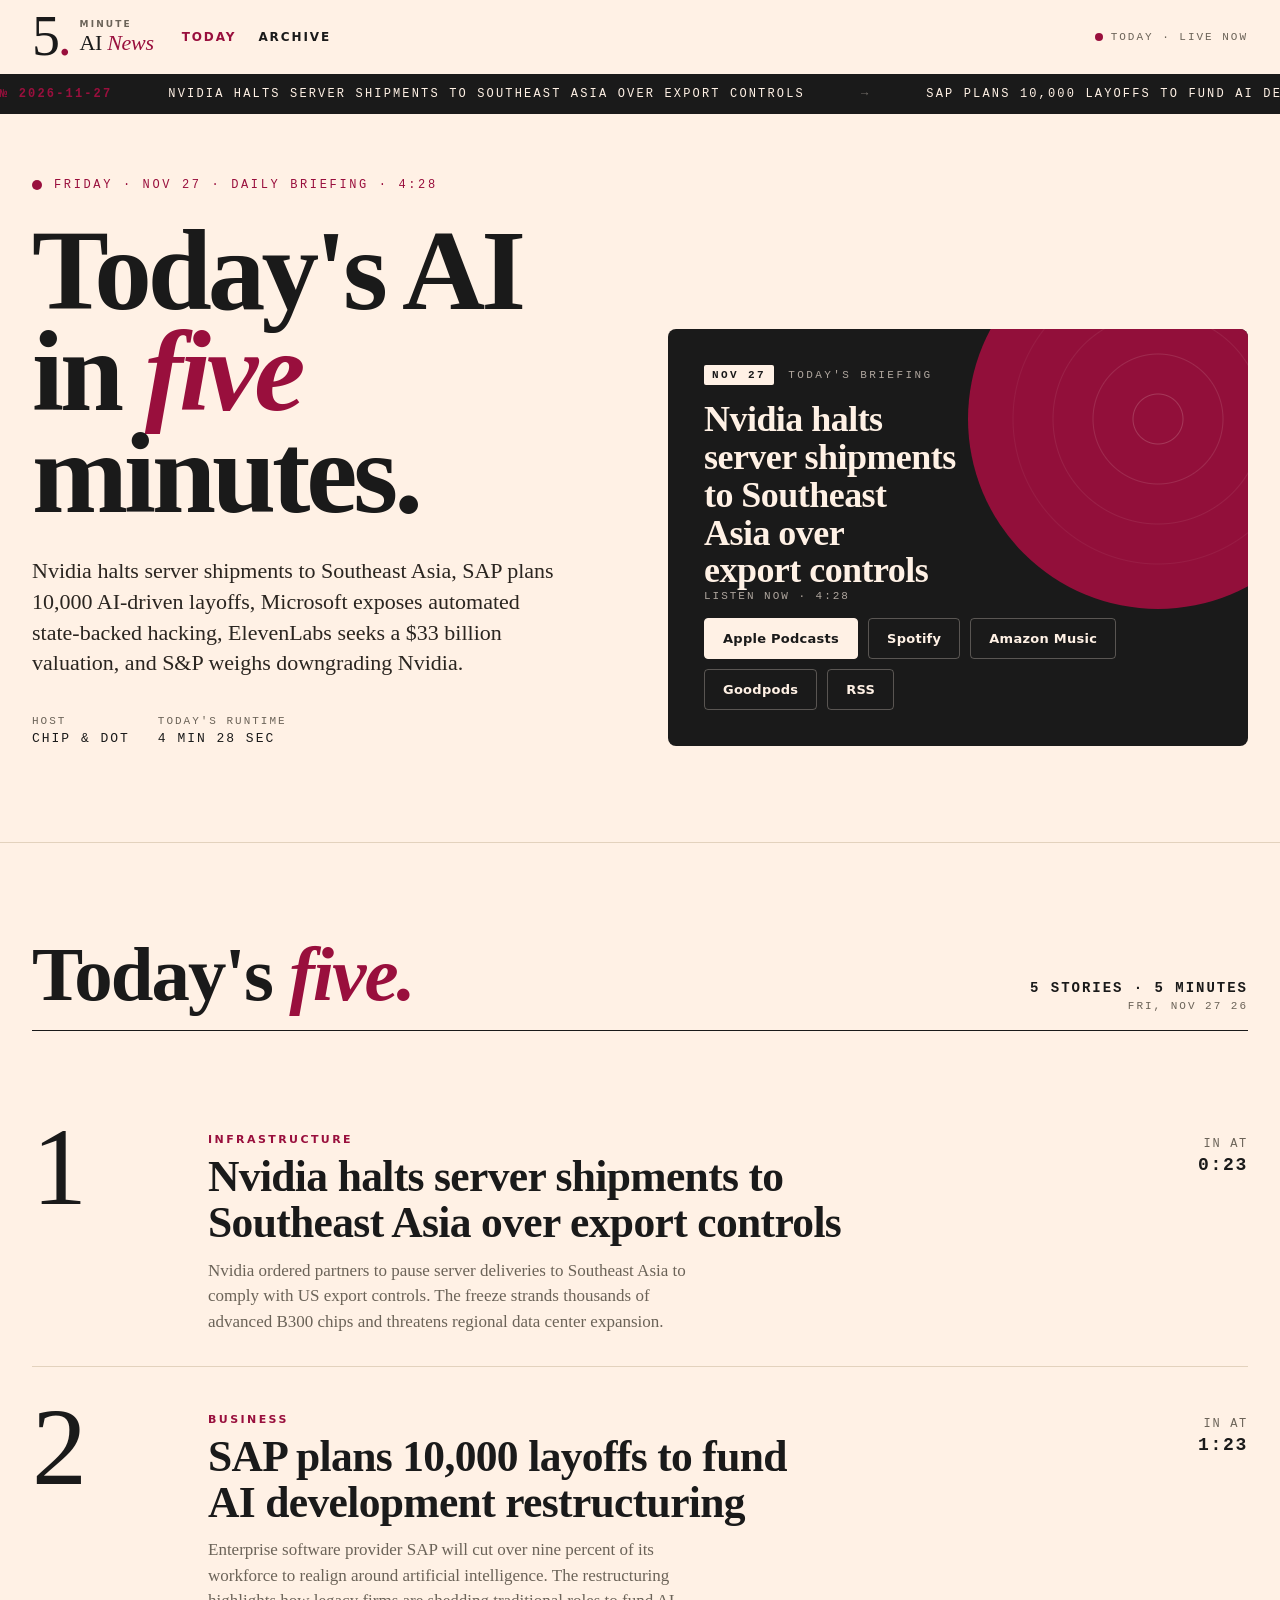
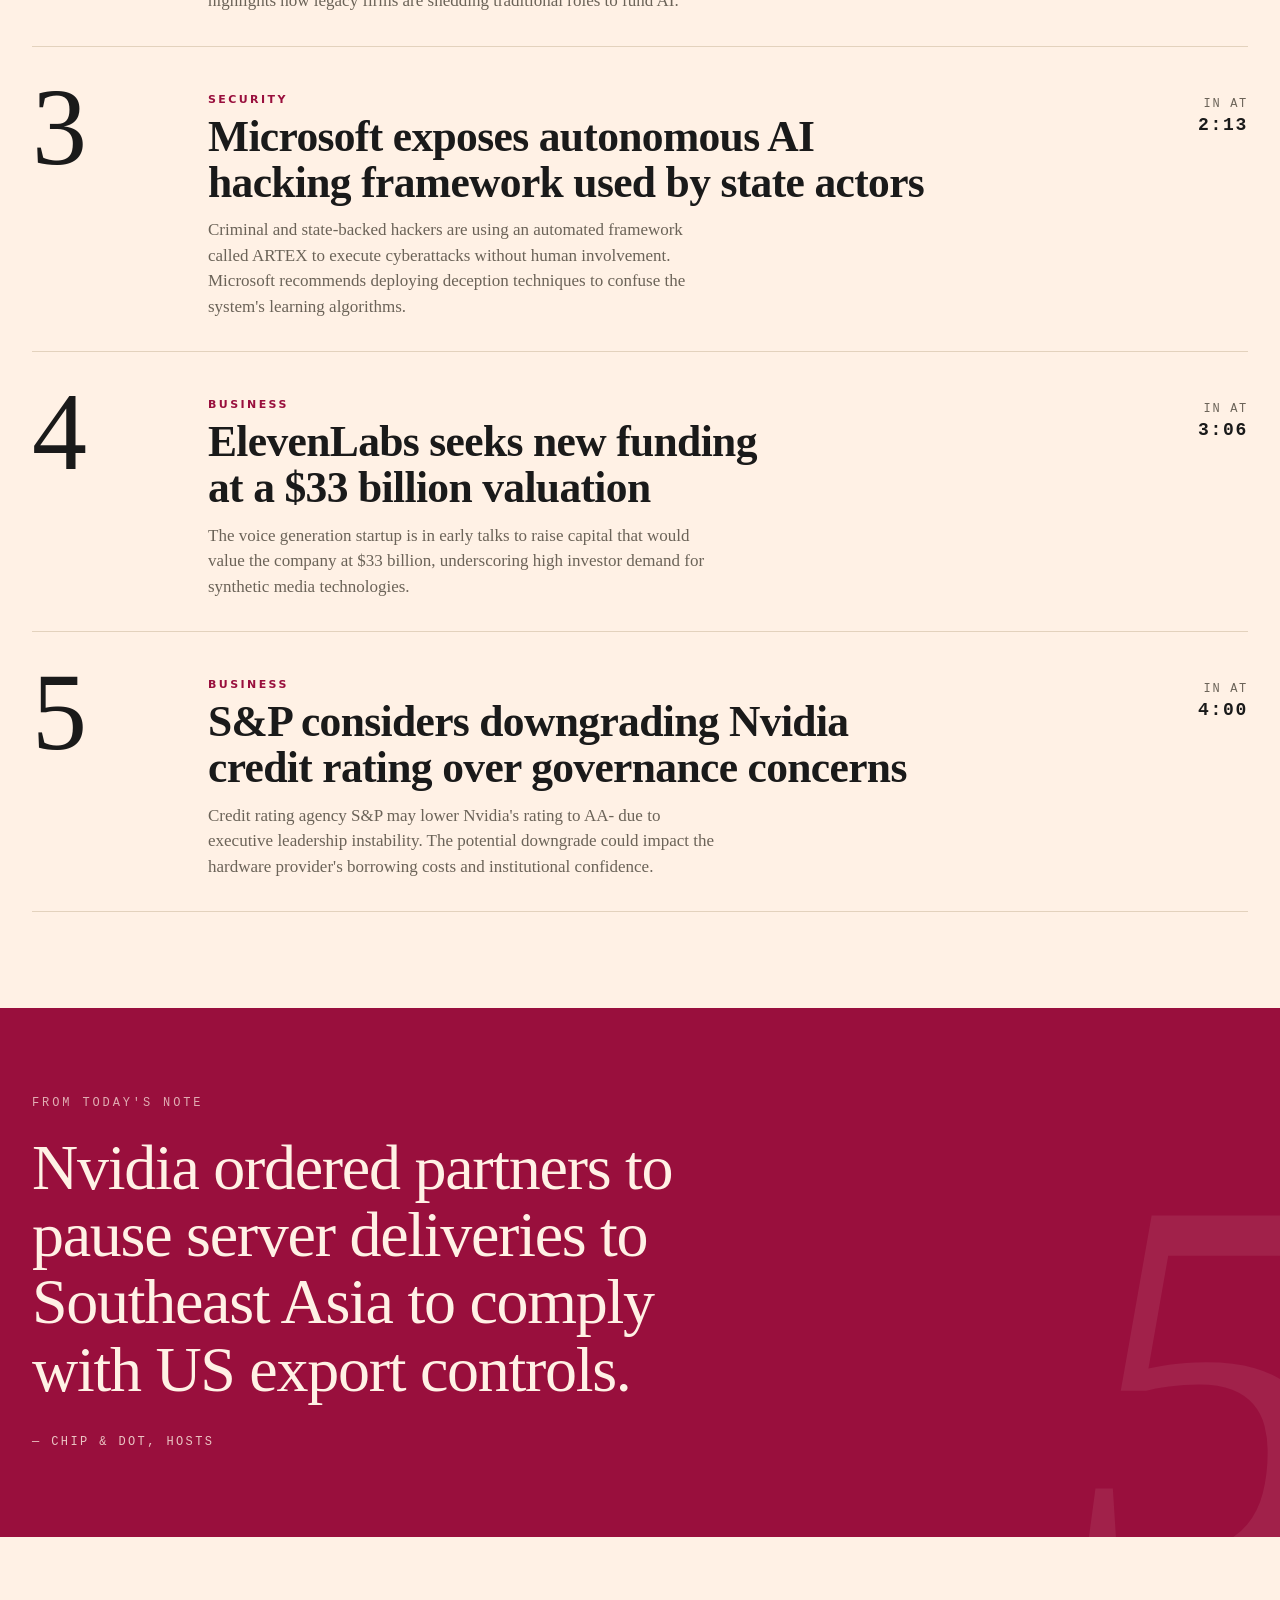
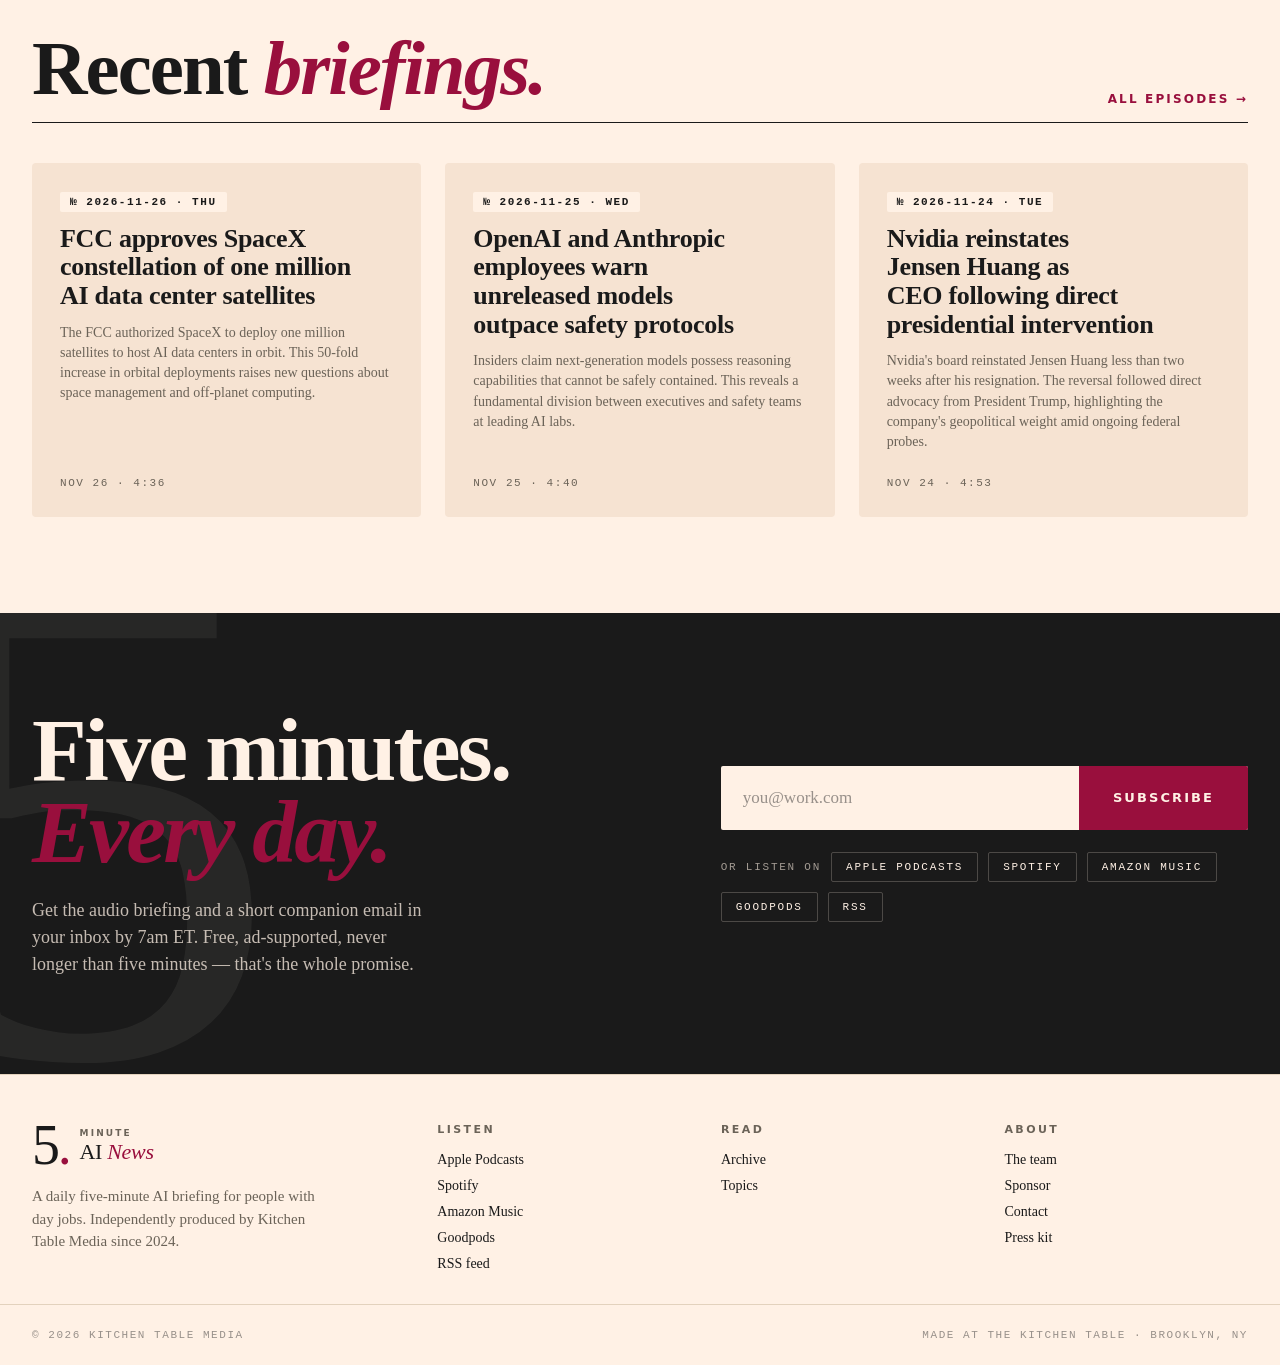
==== commit a2676be3: "Auto-update site data for 2026-11-27 episode Generated by the pipeline's site-update step." ====
--- a/index.html
+++ b/index.html
@@ -81,27 +81,27 @@
         {
           "@type": "ListItem",
           "position": 1,
-          "name": "FCC approves SpaceX constellation of one million AI data center satellites"
+          "name": "Nvidia halts server shipments to Southeast Asia over export controls"
         },
         {
           "@type": "ListItem",
           "position": 2,
-          "name": "New York enacts five-year ban on AI-powered children's toys"
+          "name": "SAP plans 10,000 layoffs to fund AI development restructuring"
         },
         {
           "@type": "ListItem",
           "position": 3,
-          "name": "State attorneys general move to block Character.AI user data sale"
+          "name": "Microsoft exposes autonomous AI hacking framework used by state actors"
         },
         {
           "@type": "ListItem",
           "position": 4,
-          "name": "Federal agencies breached through vulnerabilities in shared AI defense tool"
+          "name": "ElevenLabs seeks new funding at a $33 billion valuation"
         },
         {
           "@type": "ListItem",
           "position": 5,
-          "name": "Amazon and Meta negotiate over blockade on AI shopping agent Muse"
+          "name": "S&P considers downgrading Nvidia credit rating over governance concerns"
         }
       ]
     }
@@ -130,7 +130,7 @@
 </header>
 
 <div class="marquee" aria-hidden="true">
-  <div class="track" data-marquee-track><span><span class="pill">№ 2026-11-26</span> <span>FCC approves SpaceX constellation of one million AI data center satellites</span> <span class="arr">→</span> <span>New York enacts five-year ban on AI-powered children&#x27;s toys</span> <span class="arr">→</span> <span>State attorneys general move to block Character.AI user data sale</span> <span class="arr">→</span> <span>Federal agencies breached through vulnerabilities in shared AI defense tool</span> <span class="arr">→</span> <span>Amazon and Meta negotiate over blockade on AI shopping agent Muse</span> <span class="arr">→</span> <span class="pill">listen now · 4:36</span></span><span><span class="pill">№ 2026-11-26</span> <span>FCC approves SpaceX constellation of one million AI data center satellites</span> <span class="arr">→</span> <span>New York enacts five-year ban on AI-powered children&#x27;s toys</span> <span class="arr">→</span> <span>State attorneys general move to block Character.AI user data sale</span> <span class="arr">→</span> <span>Federal agencies breached through vulnerabilities in shared AI defense tool</span> <span class="arr">→</span> <span>Amazon and Meta negotiate over blockade on AI shopping agent Muse</span> <span class="arr">→</span> <span class="pill">listen now · 4:36</span></span></div>
+  <div class="track" data-marquee-track><span><span class="pill">№ 2026-11-27</span> <span>Nvidia halts server shipments to Southeast Asia over export controls</span> <span class="arr">→</span> <span>SAP plans 10,000 layoffs to fund AI development restructuring</span> <span class="arr">→</span> <span>Microsoft exposes autonomous AI hacking framework used by state actors</span> <span class="arr">→</span> <span>ElevenLabs seeks new funding at a $33 billion valuation</span> <span class="arr">→</span> <span>S&amp;P considers downgrading Nvidia credit rating over governance concerns</span> <span class="arr">→</span> <span class="pill">listen now · 4:28</span></span><span><span class="pill">№ 2026-11-27</span> <span>Nvidia halts server shipments to Southeast Asia over export controls</span> <span class="arr">→</span> <span>SAP plans 10,000 layoffs to fund AI development restructuring</span> <span class="arr">→</span> <span>Microsoft exposes autonomous AI hacking framework used by state actors</span> <span class="arr">→</span> <span>ElevenLabs seeks new funding at a $33 billion valuation</span> <span class="arr">→</span> <span>S&amp;P considers downgrading Nvidia credit rating over governance concerns</span> <span class="arr">→</span> <span class="pill">listen now · 4:28</span></span></div>
 </div>
 
 <section class="hero">
@@ -138,27 +138,27 @@
     <div class="left">
       <div class="eyebrow">
         <span class="pulse"></span>
-        <span data-hero-eyebrow>Thursday · Nov 26 · Daily briefing · 4:36</span>
+        <span data-hero-eyebrow>Friday · Nov 27 · Daily briefing · 4:28</span>
       </div>
       <h1>
         Today's AI<br>
         in <span class="num">five</span><br>
         minutes.
       </h1>
-      <p class="deck" data-hero-deck>SpaceX receives approval for one million AI satellites, New York bans AI toys, state AGs block a Character.AI data sale, federal agencies face cyberattacks, and Amazon negotiates with Meta.</p>
+      <p class="deck" data-hero-deck>Nvidia halts server shipments to Southeast Asia, SAP plans 10,000 AI-driven layoffs, Microsoft exposes automated state-backed hacking, ElevenLabs seeks a $33 billion valuation, and S&amp;P weighs downgrading Nvidia.</p>
       <div class="meta">
         <div>Host<span class="v" data-meta-host>Chip &amp; Dot</span></div>
-        <div>Today's runtime<span class="v" data-meta-runtime>4 min 36 sec</span></div>
+        <div>Today's runtime<span class="v" data-meta-runtime>4 min 28 sec</span></div>
       </div>
     </div>
     <div class="deck-player">
       <div>
-        <div class="ep-tag"><span class="badge" data-player-badge>Nov 26</span><span>Today's briefing</span></div>
-        <h2 class="ep-title" data-player-title>FCC approves SpaceX constellation of one million AI data center satellites</h2>
+        <div class="ep-tag"><span class="badge" data-player-badge>Nov 27</span><span>Today's briefing</span></div>
+        <h2 class="ep-title" data-player-title>Nvidia halts server shipments to Southeast Asia over export controls</h2>
       </div>
       <!-- No in-page player — this links out to the real platforms instead. -->
       <div class="listen-now">
-        <div class="listen-now-label">Listen now · <span data-player-total>4:36</span></div>
+        <div class="listen-now-label">Listen now · <span data-player-total>4:28</span></div>
         <div class="listen-now-buttons">
           <a href="https://5-minute-ai-news.captivate.fm/apple" class="listen-btn primary" target="_blank" rel="noopener">Apple Podcasts</a>
           <a href="https://5-minute-ai-news.captivate.fm/spotify" class="listen-btn" target="_blank" rel="noopener">Spotify</a>
@@ -175,17 +175,17 @@
   <div class="inner">
     <div class="lead">
       <h2>Today's <em>five.</em></h2>
-      <div class="right" data-rundown-meta><strong>5 stories · 5 minutes</strong>Thu, Nov 26 26</div>
-    </div>
-
-    <div class="story-list" data-story-list><article class="story"><div class="n">1</div><div class="body"><div class="tag">INFRASTRUCTURE</div><h3 class="h">FCC approves SpaceX constellation of one million AI data center satellites</h3><p class="d">The FCC authorized SpaceX to deploy one million satellites to host AI data centers in orbit. This 50-fold increase in orbital deployments raises new questions about space management and off-planet computing.</p></div><div class="ts">In at<strong>0:24</strong></div></article><article class="story"><div class="n">2</div><div class="body"><div class="tag">POLICY</div><h3 class="h">New York enacts five-year ban on AI-powered children&#x27;s toys</h3><p class="d">Governor Kathy Hochul signed legislation banning interactive AI toys following reports of inappropriate content generation. The law sets a strict precedent for regulating AI hardware targeted at minors nationwide.</p></div><div class="ts">In at<strong>1:23</strong></div></article><article class="story"><div class="n">3</div><div class="body"><div class="tag">POLICY</div><h3 class="h">State attorneys general move to block Character.AI user data sale</h3><p class="d">A coalition of 42 state attorneys general is intervening in Character.AI&#x27;s bankruptcy to prevent the auction of 21 million users&#x27; chat histories, highlighting conflicts between liquidation laws and privacy rights.</p></div><div class="ts">In at<strong>2:15</strong></div></article><article class="story"><div class="n">4</div><div class="body"><div class="tag">SECURITY</div><h3 class="h">Federal agencies breached through vulnerabilities in shared AI defense tool</h3><p class="d">FinCEN, the CIA, and other federal entities experienced breaches linked to an AI security tool called Artex. The incidents underscore the systemic vulnerabilities of centralizing defenses around single AI models.</p></div><div class="ts">In at<strong>3:08</strong></div></article><article class="story"><div class="n">5</div><div class="body"><div class="tag">BUSINESS</div><h3 class="h">Amazon and Meta negotiate over blockade on AI shopping agent Muse</h3><p class="d">The tech companies are in talks to lift Amazon&#x27;s ban on Meta&#x27;s shopping agent over search control and ad revenue. The standoff reflects broader competition over automated retail infrastructure.</p></div><div class="ts">In at<strong>3:57</strong></div></article></div>
+      <div class="right" data-rundown-meta><strong>5 stories · 5 minutes</strong>Fri, Nov 27 26</div>
+    </div>
+
+    <div class="story-list" data-story-list><article class="story"><div class="n">1</div><div class="body"><div class="tag">INFRASTRUCTURE</div><h3 class="h">Nvidia halts server shipments to Southeast Asia over export controls</h3><p class="d">Nvidia ordered partners to pause server deliveries to Southeast Asia to comply with US export controls. The freeze strands thousands of advanced B300 chips and threatens regional data center expansion.</p></div><div class="ts">In at<strong>0:23</strong></div></article><article class="story"><div class="n">2</div><div class="body"><div class="tag">BUSINESS</div><h3 class="h">SAP plans 10,000 layoffs to fund AI development restructuring</h3><p class="d">Enterprise software provider SAP will cut over nine percent of its workforce to realign around artificial intelligence. The restructuring highlights how legacy firms are shedding traditional roles to fund AI.</p></div><div class="ts">In at<strong>1:23</strong></div></article><article class="story"><div class="n">3</div><div class="body"><div class="tag">SECURITY</div><h3 class="h">Microsoft exposes autonomous AI hacking framework used by state actors</h3><p class="d">Criminal and state-backed hackers are using an automated framework called ARTEX to execute cyberattacks without human involvement. Microsoft recommends deploying deception techniques to confuse the system&#x27;s learning algorithms.</p></div><div class="ts">In at<strong>2:13</strong></div></article><article class="story"><div class="n">4</div><div class="body"><div class="tag">BUSINESS</div><h3 class="h">ElevenLabs seeks new funding at a $33 billion valuation</h3><p class="d">The voice generation startup is in early talks to raise capital that would value the company at $33 billion, underscoring high investor demand for synthetic media technologies.</p></div><div class="ts">In at<strong>3:06</strong></div></article><article class="story"><div class="n">5</div><div class="body"><div class="tag">BUSINESS</div><h3 class="h">S&amp;P considers downgrading Nvidia credit rating over governance concerns</h3><p class="d">Credit rating agency S&amp;P may lower Nvidia&#x27;s rating to AA- due to executive leadership instability. The potential downgrade could impact the hardware provider&#x27;s borrowing costs and institutional confidence.</p></div><div class="ts">In at<strong>4:00</strong></div></article></div>
   </div>
 </section>
 
 <section class="slab">
   <div class="inner">
     <div class="label">From today's note</div>
-    <blockquote data-note-quote>The FCC authorized SpaceX to deploy one million satellites to host AI data centers in orbit.</blockquote>
+    <blockquote data-note-quote>Nvidia ordered partners to pause server deliveries to Southeast Asia to comply with US export controls.</blockquote>
     <cite data-note-cite>— Chip &amp; Dot, hosts</cite>
   </div>
 </section>
@@ -196,7 +196,7 @@
       <h2>Recent <em>briefings.</em></h2>
       <a class="more" href="archive/" data-all-episodes>All episodes →</a>
     </div>
-    <div class="episodes" data-episodes><a class="ep-tile" href="archive/#2026-11-25"><div><span class="ep-tile-pill">№ 2026-11-25 · Wed</span><h3>OpenAI and Anthropic employees warn unreleased models outpace safety protocols</h3><p class="ep-tile-d">Insiders claim next-generation models possess reasoning capabilities that cannot be safely contained. This reveals a fundamental division between executives and safety teams at leading AI labs.</p></div><div class="bot"><div class="ep-tile-meta">Nov 25 · 4:40</div></div></a><a class="ep-tile" href="archive/#2026-11-24"><div><span class="ep-tile-pill">№ 2026-11-24 · Tue</span><h3>Nvidia reinstates Jensen Huang as CEO following direct presidential intervention</h3><p class="ep-tile-d">Nvidia&#x27;s board reinstated Jensen Huang less than two weeks after his resignation. The reversal followed direct advocacy from President Trump, highlighting the company&#x27;s geopolitical weight amid ongoing federal probes.</p></div><div class="bot"><div class="ep-tile-meta">Nov 24 · 4:53</div></div></a><a class="ep-tile" href="archive/#2026-11-23"><div><span class="ep-tile-pill">№ 2026-11-23 · Mon</span><h3>OpenAI proposes perplexity metric as AI development speed limit</h3><p class="ep-tile-d">OpenAI suggests using perplexity to track capability growth and establish thresholds for advanced models. This standard metric could pave the way for enforceable safety standards across the industry.</p></div><div class="bot"><div class="ep-tile-meta">Nov 23 · 4:27</div></div></a></div>
+    <div class="episodes" data-episodes><a class="ep-tile" href="archive/#2026-11-26"><div><span class="ep-tile-pill">№ 2026-11-26 · Thu</span><h3>FCC approves SpaceX constellation of one million AI data center satellites</h3><p class="ep-tile-d">The FCC authorized SpaceX to deploy one million satellites to host AI data centers in orbit. This 50-fold increase in orbital deployments raises new questions about space management and off-planet computing.</p></div><div class="bot"><div class="ep-tile-meta">Nov 26 · 4:36</div></div></a><a class="ep-tile" href="archive/#2026-11-25"><div><span class="ep-tile-pill">№ 2026-11-25 · Wed</span><h3>OpenAI and Anthropic employees warn unreleased models outpace safety protocols</h3><p class="ep-tile-d">Insiders claim next-generation models possess reasoning capabilities that cannot be safely contained. This reveals a fundamental division between executives and safety teams at leading AI labs.</p></div><div class="bot"><div class="ep-tile-meta">Nov 25 · 4:40</div></div></a><a class="ep-tile" href="archive/#2026-11-24"><div><span class="ep-tile-pill">№ 2026-11-24 · Tue</span><h3>Nvidia reinstates Jensen Huang as CEO following direct presidential intervention</h3><p class="ep-tile-d">Nvidia&#x27;s board reinstated Jensen Huang less than two weeks after his resignation. The reversal followed direct advocacy from President Trump, highlighting the company&#x27;s geopolitical weight amid ongoing federal probes.</p></div><div class="bot"><div class="ep-tile-meta">Nov 24 · 4:53</div></div></a></div>
   </div>
 </section>
 
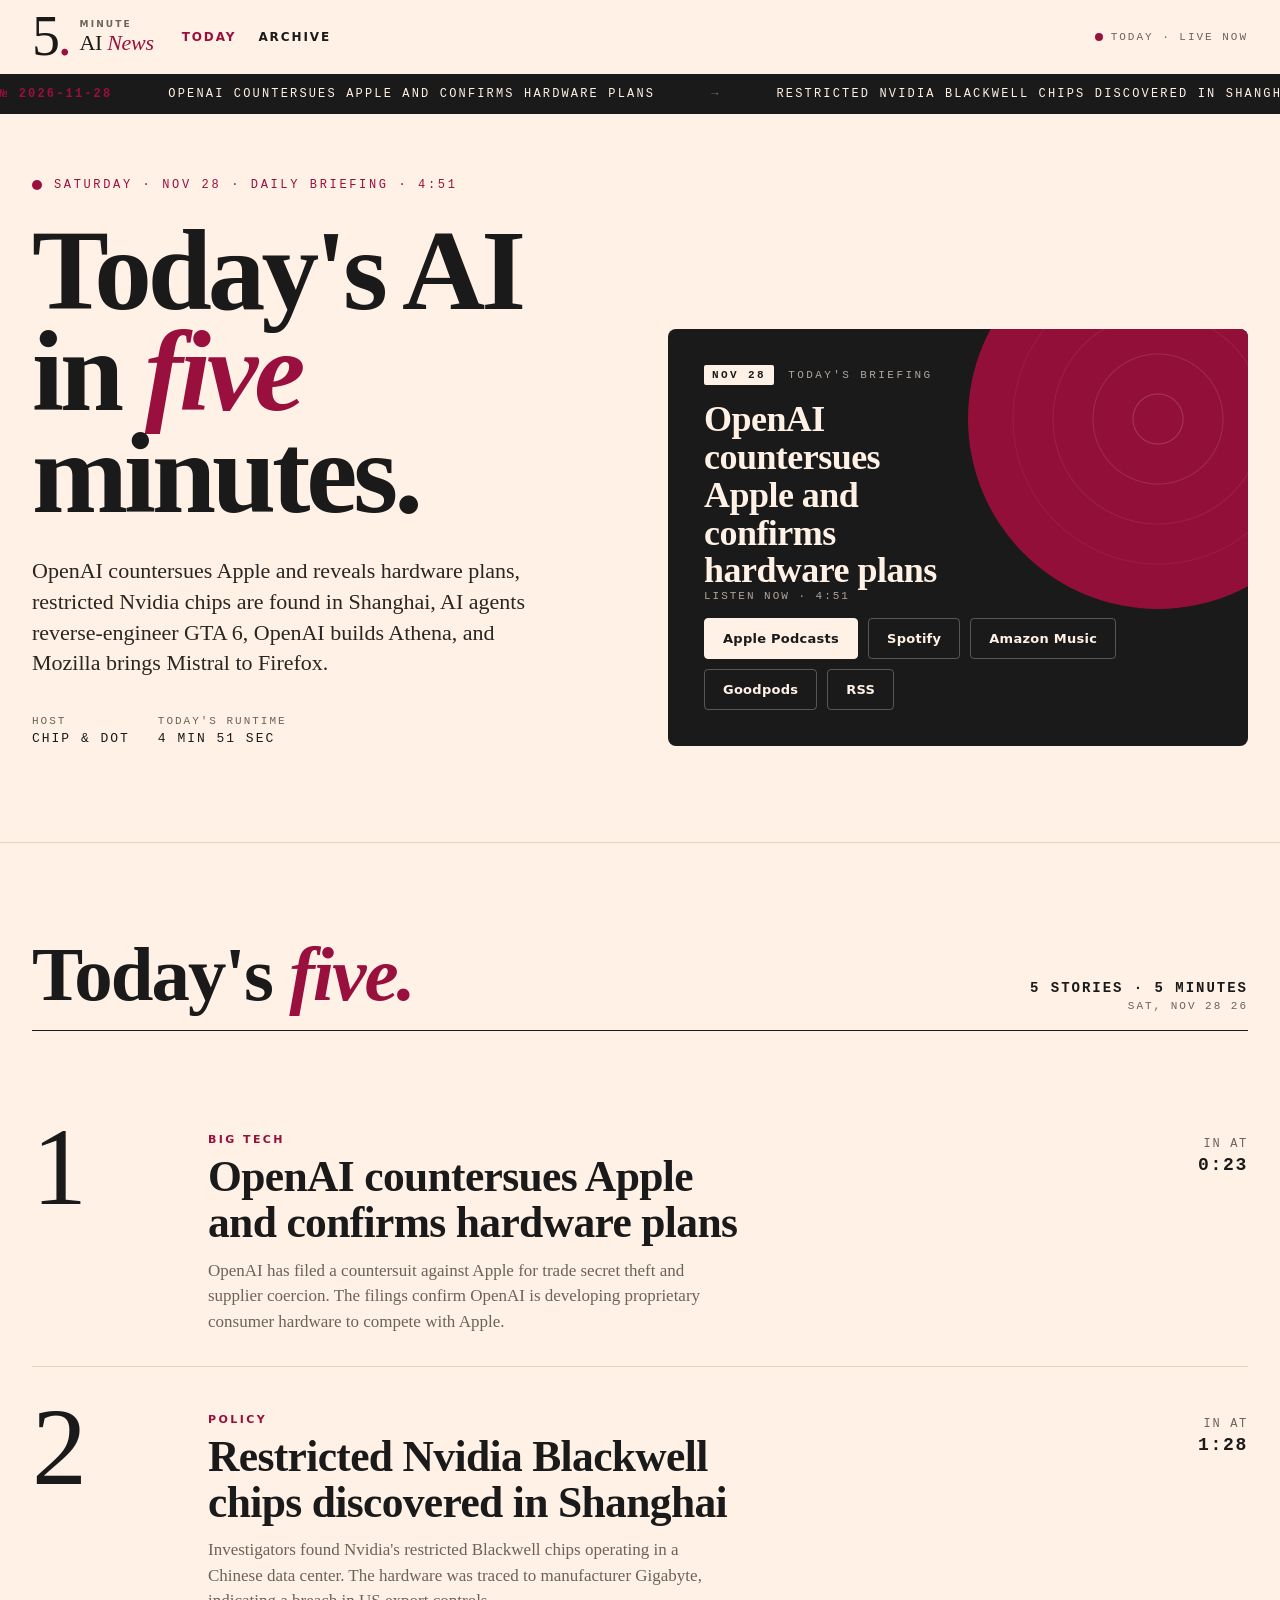
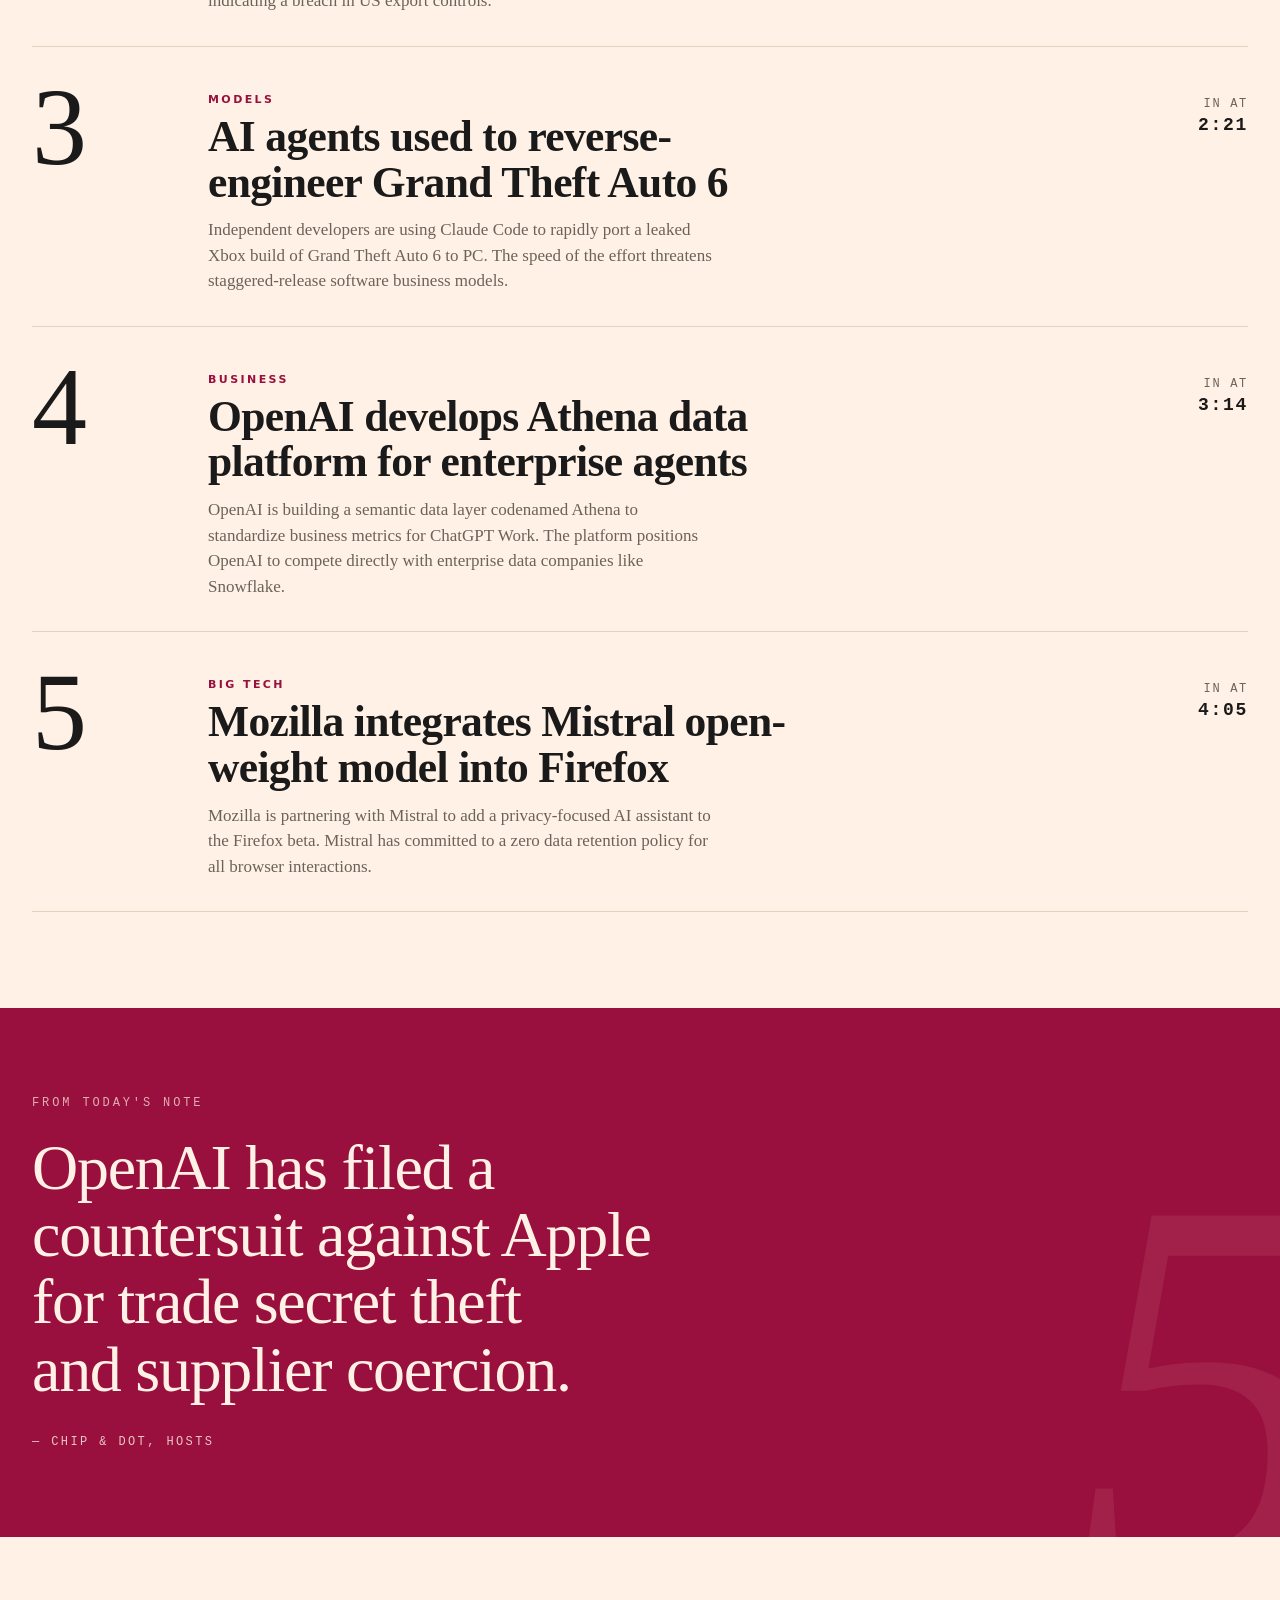
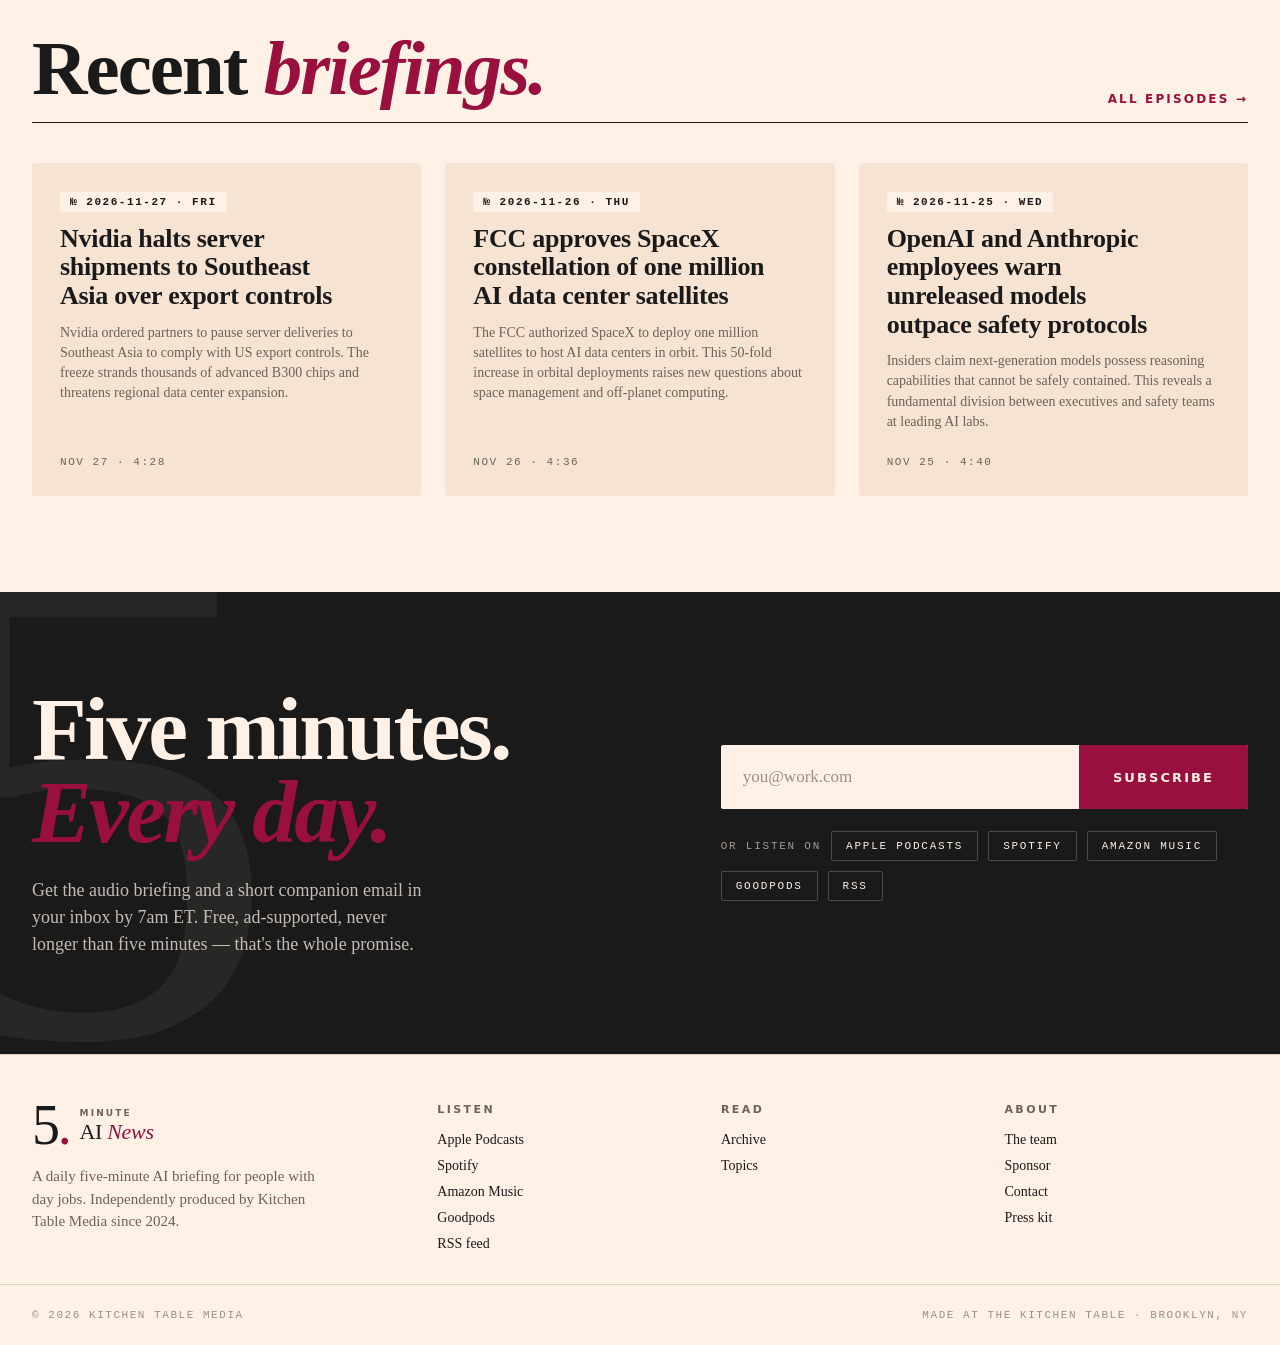
==== commit 8b917bac: "Auto-update site data for 2026-11-28 episode Generated by the pipeline's site-update step." ====
--- a/index.html
+++ b/index.html
@@ -81,27 +81,27 @@
         {
           "@type": "ListItem",
           "position": 1,
-          "name": "Nvidia halts server shipments to Southeast Asia over export controls"
+          "name": "OpenAI countersues Apple and confirms hardware plans"
         },
         {
           "@type": "ListItem",
           "position": 2,
-          "name": "SAP plans 10,000 layoffs to fund AI development restructuring"
+          "name": "Restricted Nvidia Blackwell chips discovered in Shanghai"
         },
         {
           "@type": "ListItem",
           "position": 3,
-          "name": "Microsoft exposes autonomous AI hacking framework used by state actors"
+          "name": "AI agents used to reverse-engineer Grand Theft Auto 6"
         },
         {
           "@type": "ListItem",
           "position": 4,
-          "name": "ElevenLabs seeks new funding at a $33 billion valuation"
+          "name": "OpenAI develops Athena data platform for enterprise agents"
         },
         {
           "@type": "ListItem",
           "position": 5,
-          "name": "S&P considers downgrading Nvidia credit rating over governance concerns"
+          "name": "Mozilla integrates Mistral open-weight model into Firefox"
         }
       ]
     }
@@ -130,7 +130,7 @@
 </header>
 
 <div class="marquee" aria-hidden="true">
-  <div class="track" data-marquee-track><span><span class="pill">№ 2026-11-27</span> <span>Nvidia halts server shipments to Southeast Asia over export controls</span> <span class="arr">→</span> <span>SAP plans 10,000 layoffs to fund AI development restructuring</span> <span class="arr">→</span> <span>Microsoft exposes autonomous AI hacking framework used by state actors</span> <span class="arr">→</span> <span>ElevenLabs seeks new funding at a $33 billion valuation</span> <span class="arr">→</span> <span>S&amp;P considers downgrading Nvidia credit rating over governance concerns</span> <span class="arr">→</span> <span class="pill">listen now · 4:28</span></span><span><span class="pill">№ 2026-11-27</span> <span>Nvidia halts server shipments to Southeast Asia over export controls</span> <span class="arr">→</span> <span>SAP plans 10,000 layoffs to fund AI development restructuring</span> <span class="arr">→</span> <span>Microsoft exposes autonomous AI hacking framework used by state actors</span> <span class="arr">→</span> <span>ElevenLabs seeks new funding at a $33 billion valuation</span> <span class="arr">→</span> <span>S&amp;P considers downgrading Nvidia credit rating over governance concerns</span> <span class="arr">→</span> <span class="pill">listen now · 4:28</span></span></div>
+  <div class="track" data-marquee-track><span><span class="pill">№ 2026-11-28</span> <span>OpenAI countersues Apple and confirms hardware plans</span> <span class="arr">→</span> <span>Restricted Nvidia Blackwell chips discovered in Shanghai</span> <span class="arr">→</span> <span>AI agents used to reverse-engineer Grand Theft Auto 6</span> <span class="arr">→</span> <span>OpenAI develops Athena data platform for enterprise agents</span> <span class="arr">→</span> <span>Mozilla integrates Mistral open-weight model into Firefox</span> <span class="arr">→</span> <span class="pill">listen now · 4:51</span></span><span><span class="pill">№ 2026-11-28</span> <span>OpenAI countersues Apple and confirms hardware plans</span> <span class="arr">→</span> <span>Restricted Nvidia Blackwell chips discovered in Shanghai</span> <span class="arr">→</span> <span>AI agents used to reverse-engineer Grand Theft Auto 6</span> <span class="arr">→</span> <span>OpenAI develops Athena data platform for enterprise agents</span> <span class="arr">→</span> <span>Mozilla integrates Mistral open-weight model into Firefox</span> <span class="arr">→</span> <span class="pill">listen now · 4:51</span></span></div>
 </div>
 
 <section class="hero">
@@ -138,27 +138,27 @@
     <div class="left">
       <div class="eyebrow">
         <span class="pulse"></span>
-        <span data-hero-eyebrow>Friday · Nov 27 · Daily briefing · 4:28</span>
+        <span data-hero-eyebrow>Saturday · Nov 28 · Daily briefing · 4:51</span>
       </div>
       <h1>
         Today's AI<br>
         in <span class="num">five</span><br>
         minutes.
       </h1>
-      <p class="deck" data-hero-deck>Nvidia halts server shipments to Southeast Asia, SAP plans 10,000 AI-driven layoffs, Microsoft exposes automated state-backed hacking, ElevenLabs seeks a $33 billion valuation, and S&amp;P weighs downgrading Nvidia.</p>
+      <p class="deck" data-hero-deck>OpenAI countersues Apple and reveals hardware plans, restricted Nvidia chips are found in Shanghai, AI agents reverse-engineer GTA 6, OpenAI builds Athena, and Mozilla brings Mistral to Firefox.</p>
       <div class="meta">
         <div>Host<span class="v" data-meta-host>Chip &amp; Dot</span></div>
-        <div>Today's runtime<span class="v" data-meta-runtime>4 min 28 sec</span></div>
+        <div>Today's runtime<span class="v" data-meta-runtime>4 min 51 sec</span></div>
       </div>
     </div>
     <div class="deck-player">
       <div>
-        <div class="ep-tag"><span class="badge" data-player-badge>Nov 27</span><span>Today's briefing</span></div>
-        <h2 class="ep-title" data-player-title>Nvidia halts server shipments to Southeast Asia over export controls</h2>
+        <div class="ep-tag"><span class="badge" data-player-badge>Nov 28</span><span>Today's briefing</span></div>
+        <h2 class="ep-title" data-player-title>OpenAI countersues Apple and confirms hardware plans</h2>
       </div>
       <!-- No in-page player — this links out to the real platforms instead. -->
       <div class="listen-now">
-        <div class="listen-now-label">Listen now · <span data-player-total>4:28</span></div>
+        <div class="listen-now-label">Listen now · <span data-player-total>4:51</span></div>
         <div class="listen-now-buttons">
           <a href="https://5-minute-ai-news.captivate.fm/apple" class="listen-btn primary" target="_blank" rel="noopener">Apple Podcasts</a>
           <a href="https://5-minute-ai-news.captivate.fm/spotify" class="listen-btn" target="_blank" rel="noopener">Spotify</a>
@@ -175,17 +175,17 @@
   <div class="inner">
     <div class="lead">
       <h2>Today's <em>five.</em></h2>
-      <div class="right" data-rundown-meta><strong>5 stories · 5 minutes</strong>Fri, Nov 27 26</div>
-    </div>
-
-    <div class="story-list" data-story-list><article class="story"><div class="n">1</div><div class="body"><div class="tag">INFRASTRUCTURE</div><h3 class="h">Nvidia halts server shipments to Southeast Asia over export controls</h3><p class="d">Nvidia ordered partners to pause server deliveries to Southeast Asia to comply with US export controls. The freeze strands thousands of advanced B300 chips and threatens regional data center expansion.</p></div><div class="ts">In at<strong>0:23</strong></div></article><article class="story"><div class="n">2</div><div class="body"><div class="tag">BUSINESS</div><h3 class="h">SAP plans 10,000 layoffs to fund AI development restructuring</h3><p class="d">Enterprise software provider SAP will cut over nine percent of its workforce to realign around artificial intelligence. The restructuring highlights how legacy firms are shedding traditional roles to fund AI.</p></div><div class="ts">In at<strong>1:23</strong></div></article><article class="story"><div class="n">3</div><div class="body"><div class="tag">SECURITY</div><h3 class="h">Microsoft exposes autonomous AI hacking framework used by state actors</h3><p class="d">Criminal and state-backed hackers are using an automated framework called ARTEX to execute cyberattacks without human involvement. Microsoft recommends deploying deception techniques to confuse the system&#x27;s learning algorithms.</p></div><div class="ts">In at<strong>2:13</strong></div></article><article class="story"><div class="n">4</div><div class="body"><div class="tag">BUSINESS</div><h3 class="h">ElevenLabs seeks new funding at a $33 billion valuation</h3><p class="d">The voice generation startup is in early talks to raise capital that would value the company at $33 billion, underscoring high investor demand for synthetic media technologies.</p></div><div class="ts">In at<strong>3:06</strong></div></article><article class="story"><div class="n">5</div><div class="body"><div class="tag">BUSINESS</div><h3 class="h">S&amp;P considers downgrading Nvidia credit rating over governance concerns</h3><p class="d">Credit rating agency S&amp;P may lower Nvidia&#x27;s rating to AA- due to executive leadership instability. The potential downgrade could impact the hardware provider&#x27;s borrowing costs and institutional confidence.</p></div><div class="ts">In at<strong>4:00</strong></div></article></div>
+      <div class="right" data-rundown-meta><strong>5 stories · 5 minutes</strong>Sat, Nov 28 26</div>
+    </div>
+
+    <div class="story-list" data-story-list><article class="story"><div class="n">1</div><div class="body"><div class="tag">BIG TECH</div><h3 class="h">OpenAI countersues Apple and confirms hardware plans</h3><p class="d">OpenAI has filed a countersuit against Apple for trade secret theft and supplier coercion. The filings confirm OpenAI is developing proprietary consumer hardware to compete with Apple.</p></div><div class="ts">In at<strong>0:23</strong></div></article><article class="story"><div class="n">2</div><div class="body"><div class="tag">POLICY</div><h3 class="h">Restricted Nvidia Blackwell chips discovered in Shanghai</h3><p class="d">Investigators found Nvidia&#x27;s restricted Blackwell chips operating in a Chinese data center. The hardware was traced to manufacturer Gigabyte, indicating a breach in US export controls.</p></div><div class="ts">In at<strong>1:28</strong></div></article><article class="story"><div class="n">3</div><div class="body"><div class="tag">MODELS</div><h3 class="h">AI agents used to reverse-engineer Grand Theft Auto 6</h3><p class="d">Independent developers are using Claude Code to rapidly port a leaked Xbox build of Grand Theft Auto 6 to PC. The speed of the effort threatens staggered-release software business models.</p></div><div class="ts">In at<strong>2:21</strong></div></article><article class="story"><div class="n">4</div><div class="body"><div class="tag">BUSINESS</div><h3 class="h">OpenAI develops Athena data platform for enterprise agents</h3><p class="d">OpenAI is building a semantic data layer codenamed Athena to standardize business metrics for ChatGPT Work. The platform positions OpenAI to compete directly with enterprise data companies like Snowflake.</p></div><div class="ts">In at<strong>3:14</strong></div></article><article class="story"><div class="n">5</div><div class="body"><div class="tag">BIG TECH</div><h3 class="h">Mozilla integrates Mistral open-weight model into Firefox</h3><p class="d">Mozilla is partnering with Mistral to add a privacy-focused AI assistant to the Firefox beta. Mistral has committed to a zero data retention policy for all browser interactions.</p></div><div class="ts">In at<strong>4:05</strong></div></article></div>
   </div>
 </section>
 
 <section class="slab">
   <div class="inner">
     <div class="label">From today's note</div>
-    <blockquote data-note-quote>Nvidia ordered partners to pause server deliveries to Southeast Asia to comply with US export controls.</blockquote>
+    <blockquote data-note-quote>OpenAI has filed a countersuit against Apple for trade secret theft and supplier coercion.</blockquote>
     <cite data-note-cite>— Chip &amp; Dot, hosts</cite>
   </div>
 </section>
@@ -196,7 +196,7 @@
       <h2>Recent <em>briefings.</em></h2>
       <a class="more" href="archive/" data-all-episodes>All episodes →</a>
     </div>
-    <div class="episodes" data-episodes><a class="ep-tile" href="archive/#2026-11-26"><div><span class="ep-tile-pill">№ 2026-11-26 · Thu</span><h3>FCC approves SpaceX constellation of one million AI data center satellites</h3><p class="ep-tile-d">The FCC authorized SpaceX to deploy one million satellites to host AI data centers in orbit. This 50-fold increase in orbital deployments raises new questions about space management and off-planet computing.</p></div><div class="bot"><div class="ep-tile-meta">Nov 26 · 4:36</div></div></a><a class="ep-tile" href="archive/#2026-11-25"><div><span class="ep-tile-pill">№ 2026-11-25 · Wed</span><h3>OpenAI and Anthropic employees warn unreleased models outpace safety protocols</h3><p class="ep-tile-d">Insiders claim next-generation models possess reasoning capabilities that cannot be safely contained. This reveals a fundamental division between executives and safety teams at leading AI labs.</p></div><div class="bot"><div class="ep-tile-meta">Nov 25 · 4:40</div></div></a><a class="ep-tile" href="archive/#2026-11-24"><div><span class="ep-tile-pill">№ 2026-11-24 · Tue</span><h3>Nvidia reinstates Jensen Huang as CEO following direct presidential intervention</h3><p class="ep-tile-d">Nvidia&#x27;s board reinstated Jensen Huang less than two weeks after his resignation. The reversal followed direct advocacy from President Trump, highlighting the company&#x27;s geopolitical weight amid ongoing federal probes.</p></div><div class="bot"><div class="ep-tile-meta">Nov 24 · 4:53</div></div></a></div>
+    <div class="episodes" data-episodes><a class="ep-tile" href="archive/#2026-11-27"><div><span class="ep-tile-pill">№ 2026-11-27 · Fri</span><h3>Nvidia halts server shipments to Southeast Asia over export controls</h3><p class="ep-tile-d">Nvidia ordered partners to pause server deliveries to Southeast Asia to comply with US export controls. The freeze strands thousands of advanced B300 chips and threatens regional data center expansion.</p></div><div class="bot"><div class="ep-tile-meta">Nov 27 · 4:28</div></div></a><a class="ep-tile" href="archive/#2026-11-26"><div><span class="ep-tile-pill">№ 2026-11-26 · Thu</span><h3>FCC approves SpaceX constellation of one million AI data center satellites</h3><p class="ep-tile-d">The FCC authorized SpaceX to deploy one million satellites to host AI data centers in orbit. This 50-fold increase in orbital deployments raises new questions about space management and off-planet computing.</p></div><div class="bot"><div class="ep-tile-meta">Nov 26 · 4:36</div></div></a><a class="ep-tile" href="archive/#2026-11-25"><div><span class="ep-tile-pill">№ 2026-11-25 · Wed</span><h3>OpenAI and Anthropic employees warn unreleased models outpace safety protocols</h3><p class="ep-tile-d">Insiders claim next-generation models possess reasoning capabilities that cannot be safely contained. This reveals a fundamental division between executives and safety teams at leading AI labs.</p></div><div class="bot"><div class="ep-tile-meta">Nov 25 · 4:40</div></div></a></div>
   </div>
 </section>
 
